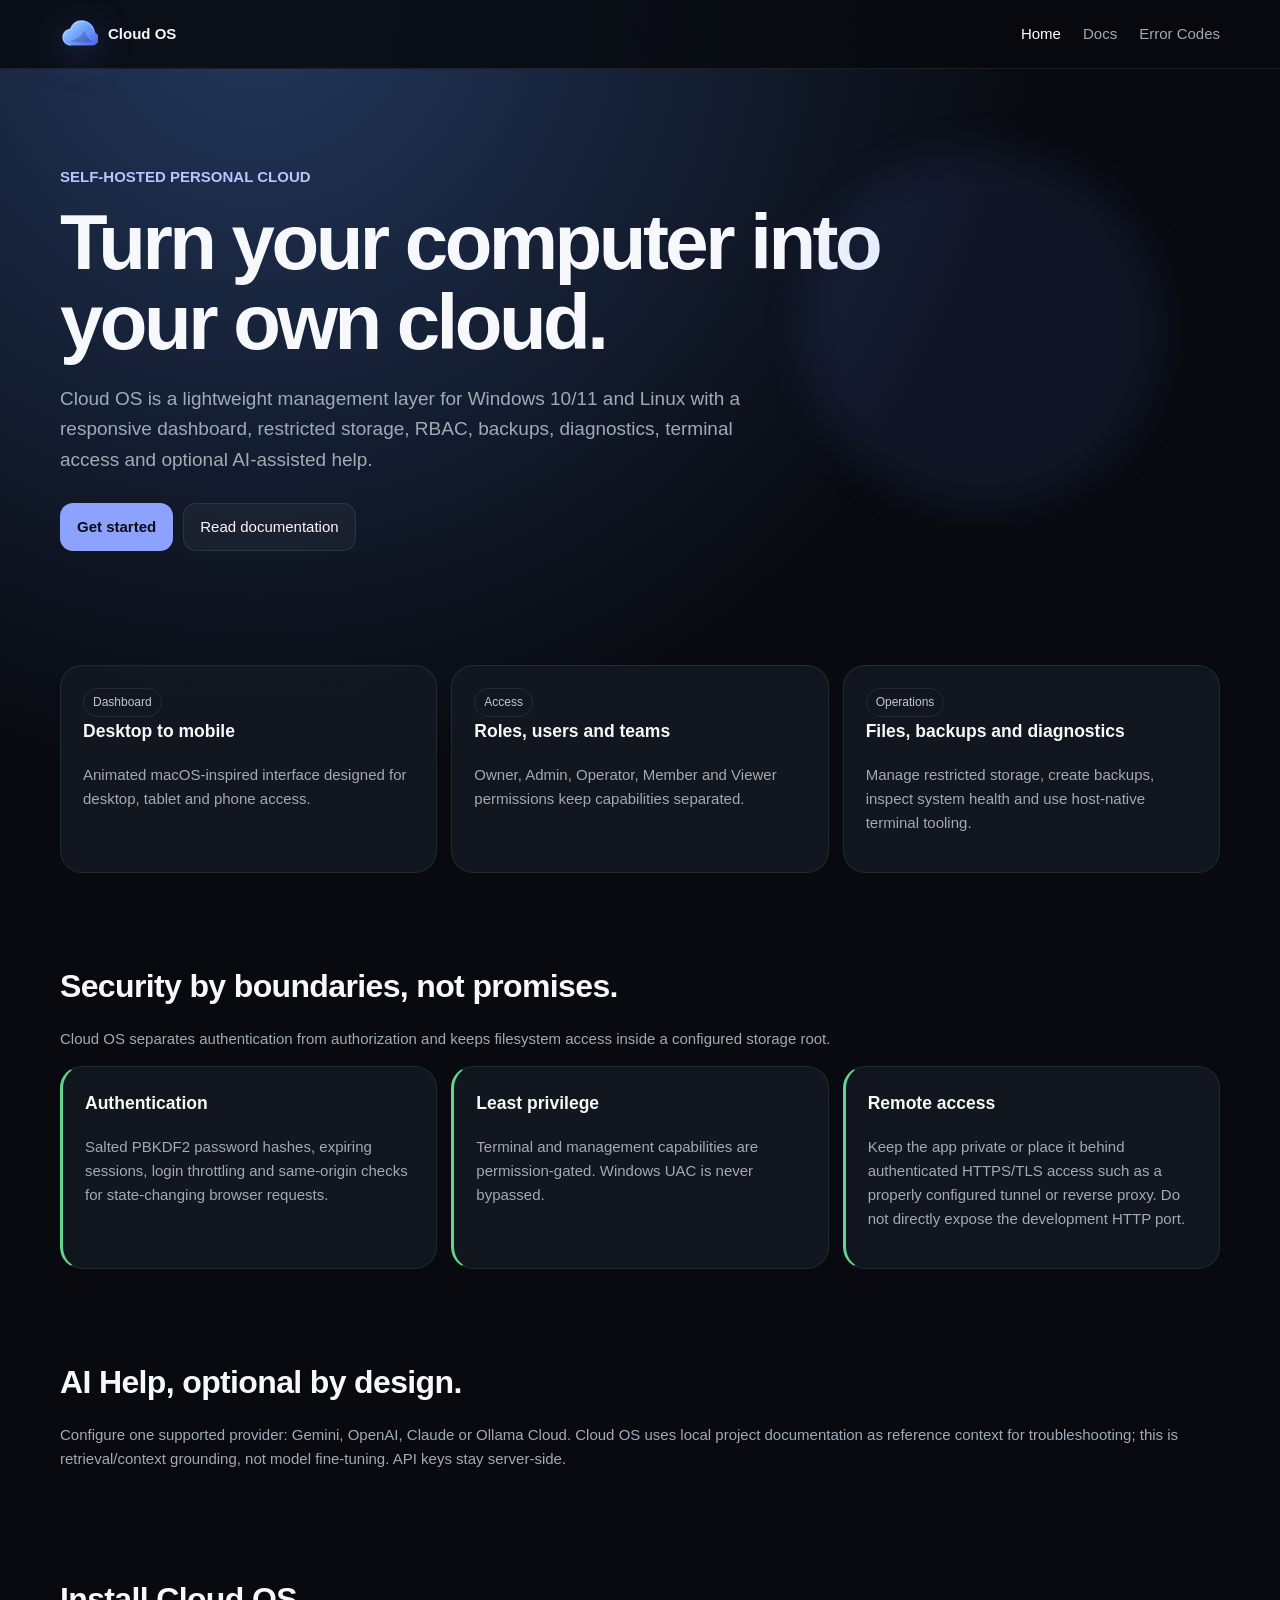
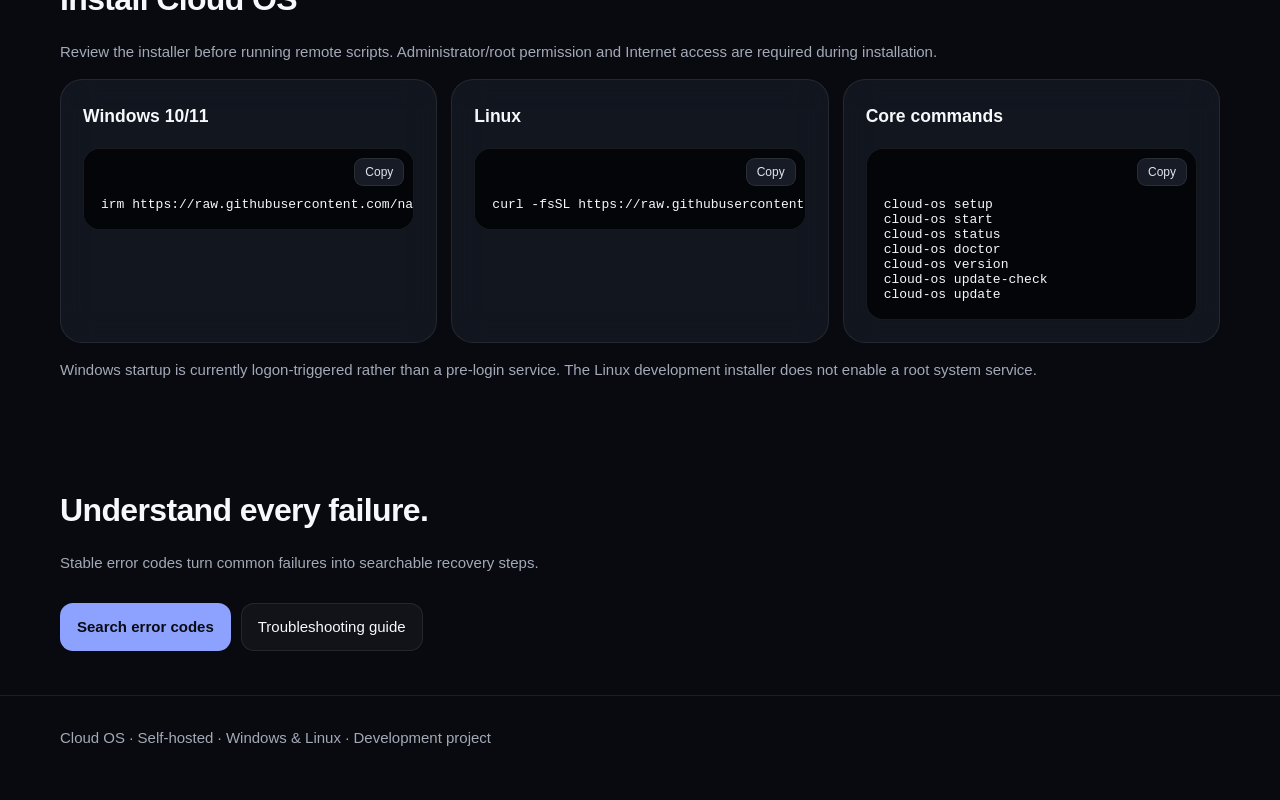
==== site/index.html @ 0ea2a8c8 "site: apply Cloud OS logo mobile menu and scroll animations" ====
<!doctype html><html><head><meta charset="utf-8"><meta name="viewport" content="width=device-width,initial-scale=1"><meta name="description" content="Cloud OS — lightweight self-hosted personal cloud server for Windows and Linux."><title>Cloud OS — Your computer, your cloud</title><link rel="stylesheet" href="assets/style.css"></head><body><nav class="nav"><div class="wrap"><a class="brand" href="./"><img class="logo" src="assets/cloud-os-logo.svg" alt="">Cloud OS</a><button class="menu-btn" type="button" aria-label="Open navigation" aria-expanded="false"><span></span></button><div class="links"><a class="active" href="./">Home</a><a href="docs.html">Docs</a><a href="errors.html">Error Codes</a></div></div></nav><main>
<header class="hero wrap"><div class="eyebrow">SELF-HOSTED PERSONAL CLOUD</div><h1>Turn your computer into your own cloud.</h1><p>Cloud OS is a lightweight management layer for Windows 10/11 and Linux with a responsive dashboard, restricted storage, RBAC, backups, diagnostics, terminal access and optional AI-assisted help.</p><div class="actions"><a class="btn primary" href="#install">Get started</a><a class="btn" href="docs.html">Read documentation</a></div></header>
<section class="reveal"><div class="wrap"><div class="grid"><div class="card"><span class="badge">Dashboard</span><h3>Desktop to mobile</h3><p class="muted">Animated macOS-inspired interface designed for desktop, tablet and phone access.</p></div><div class="card"><span class="badge">Access</span><h3>Roles, users and teams</h3><p class="muted">Owner, Admin, Operator, Member and Viewer permissions keep capabilities separated.</p></div><div class="card"><span class="badge">Operations</span><h3>Files, backups and diagnostics</h3><p class="muted">Manage restricted storage, create backups, inspect system health and use host-native terminal tooling.</p></div></div></div></section>
<section class="reveal" id="security"><div class="wrap"><h2 class="section-title">Security by boundaries, not promises.</h2><p class="muted">Cloud OS separates authentication from authorization and keeps filesystem access inside a configured storage root.</p><div class="grid"><div class="card security"><h3>Authentication</h3><p class="muted">Salted PBKDF2 password hashes, expiring sessions, login throttling and same-origin checks for state-changing browser requests.</p></div><div class="card security"><h3>Least privilege</h3><p class="muted">Terminal and management capabilities are permission-gated. Windows UAC is never bypassed.</p></div><div class="card security"><h3>Remote access</h3><p class="muted">Keep the app private or place it behind authenticated HTTPS/TLS access such as a properly configured tunnel or reverse proxy. Do not directly expose the development HTTP port.</p></div></div></div></section>
<section class="reveal"><div class="wrap"><h2 class="section-title">AI Help, optional by design.</h2><p class="muted">Configure one supported provider: Gemini, OpenAI, Claude or Ollama Cloud. Cloud OS uses local project documentation as reference context for troubleshooting; this is retrieval/context grounding, not model fine-tuning. API keys stay server-side.</p></div></section>
<section class="reveal" id="install"><div class="wrap"><h2 class="section-title">Install Cloud OS</h2><p class="muted">Review the installer before running remote scripts. Administrator/root permission and Internet access are required during installation.</p><div class="grid"><div class="card"><h3>Windows 10/11</h3><div class="code"><button class="copy-btn" type="button">Copy</button><span class="code-text">irm https://raw.githubusercontent.com/nadeemmhdm/cloud-os/main/install.ps1 | iex</span></div></div><div class="card"><h3>Linux</h3><div class="code"><button class="copy-btn" type="button">Copy</button><span class="code-text">curl -fsSL https://raw.githubusercontent.com/nadeemmhdm/cloud-os/main/install.sh | bash</span></div></div><div class="card"><h3>Core commands</h3><div class="code"><button class="copy-btn" type="button">Copy</button><span class="code-text">cloud-os setup
cloud-os start
cloud-os status
cloud-os doctor
cloud-os version
cloud-os update-check
cloud-os update</span></div></div></div><p class="muted">Windows startup is currently logon-triggered rather than a pre-login service. The Linux development installer does not enable a root system service.</p></div></section>
<section class="reveal"><div class="wrap"><h2 class="section-title">Understand every failure.</h2><p class="muted">Stable error codes turn common failures into searchable recovery steps.</p><div class="actions"><a class="btn primary" href="errors.html">Search error codes</a><a class="btn" href="docs.html#troubleshooting">Troubleshooting guide</a></div></div></section></main><footer class="footer"><div class="wrap">Cloud OS · Self-hosted · Windows & Linux · Development project</div></footer><script>document.querySelectorAll(".copy-btn").forEach(b=>b.addEventListener("click",async()=>{const t=b.parentElement.querySelector(".code-text").innerText;try{await navigator.clipboard.writeText(t);b.textContent="Copied";setTimeout(()=>b.textContent="Copy",1400)}catch(e){b.textContent="Select & copy";}}));</script><script>(()=>{const b=document.querySelector(".menu-btn"),m=document.querySelector(".links");if(b&&m){b.onclick=()=>{const o=m.classList.toggle("open");b.classList.toggle("open",o);b.setAttribute("aria-expanded",String(o))};m.querySelectorAll("a").forEach(a=>a.onclick=()=>{m.classList.remove("open");b.classList.remove("open");b.setAttribute("aria-expanded","false")})}const io=new IntersectionObserver(es=>es.forEach(e=>{if(e.isIntersecting){e.target.classList.add("visible");io.unobserve(e.target)}}),{threshold:.08});document.querySelectorAll(".reveal").forEach(x=>io.observe(x))})();</script></body></html>
---- site/assets/style.css ----
:root{color-scheme:dark;--bg:#080a0f;--panel:#151923cc;--line:#ffffff15;--text:#f7f8fb;--muted:#a3a9b7;--accent:#8da2ff;--good:#66d48c}*{box-sizing:border-box}html{scroll-behavior:smooth;max-width:100%;overflow-x:hidden}body{margin:0;max-width:100%;overflow-x:hidden;background:radial-gradient(circle at 20% 0,#23375d 0,transparent 30%),var(--bg);color:var(--text);font:15px/1.6 -apple-system,BlinkMacSystemFont,"Segoe UI",sans-serif}a{color:inherit;text-decoration:none}.wrap{width:min(1160px,calc(100% - 32px));max-width:100%;margin:auto;min-width:0}.nav{position:sticky;top:0;z-index:20;background:#080a0fd9;backdrop-filter:blur(20px);border-bottom:1px solid var(--line)}.nav .wrap{height:68px;display:flex;align-items:center;justify-content:space-between}.brand{font-weight:800;display:flex;align-items:center;gap:10px}.logo{width:38px;height:38px;display:block;filter:drop-shadow(0 8px 18px #5579ff55)}.links{display:flex;gap:22px;color:var(--muted)}.links a:hover,.links a.active{color:white}.hero{padding:96px 0 70px}.eyebrow{color:#b8c3ff;font-weight:700}.hero h1{font-size:clamp(42px,7vw,78px);line-height:1.02;letter-spacing:-.045em;max-width:900px;margin:14px 0 22px}.hero p{font-size:19px;color:var(--muted);max-width:720px}.actions{display:flex;gap:10px;flex-wrap:wrap;margin-top:28px}.btn{display:inline-flex;padding:11px 16px;border-radius:13px;border:1px solid var(--line);background:#ffffff0a}.primary{background:var(--accent);color:#090b10;border-color:transparent;font-weight:700}.grid{display:grid;grid-template-columns:repeat(3,minmax(0,1fr));gap:14px;min-width:0}.card{min-width:0;overflow:hidden;background:var(--panel);border:1px solid var(--line);border-radius:22px;padding:22px;backdrop-filter:blur(18px)}.card h3{margin-top:0}.muted{color:var(--muted)}section{padding:44px 0}.section-title{font-size:32px;letter-spacing:-.02em;margin:0 0 8px}.code{position:relative;max-width:100%;min-width:0;background:#030509;border:1px solid var(--line);border-radius:17px;padding:48px 17px 17px;overflow-x:auto;overflow-y:hidden;-webkit-overflow-scrolling:touch;font:13px ui-monospace,SFMono-Regular,Menlo,monospace;white-space:pre;width:100%}.copy-btn{position:absolute;top:9px;right:9px;border:1px solid var(--line);background:#171b25;color:#dfe4f1;border-radius:9px;padding:6px 10px;font:12px -apple-system,BlinkMacSystemFont,"Segoe UI",sans-serif;cursor:pointer}.copy-btn:active{transform:scale(.97)}.badge{display:inline-block;padding:4px 9px;border-radius:999px;border:1px solid var(--line);color:#bfc7d7;font-size:12px}.security{border-left:3px solid var(--good)}.docs{display:grid;grid-template-columns:240px minmax(0,1fr);gap:24px;padding:38px 0 80px}.toc{position:sticky;top:92px;height:max-content}.toc a{display:block;padding:8px 10px;color:var(--muted);border-radius:9px}.toc a:hover{background:#ffffff09;color:white}.article{min-width:0;max-width:100%}.article h1{font-size:44px;letter-spacing:-.03em}.article h2{margin-top:48px}.article table{width:100%;max-width:100%;border-collapse:collapse;table-layout:fixed}.article th,.article td{overflow-wrap:anywhere}.article th,.article td{text-align:left;border-bottom:1px solid var(--line);padding:12px}.search{width:100%;padding:15px 17px;border-radius:14px;border:1px solid var(--line);background:#10131b;color:white;outline:none;font-size:16px}.error-list{display:grid;gap:10px;margin-top:18px}.error-row{display:grid;grid-template-columns:120px 1fr 1.4fr;gap:16px;align-items:start}.error-row code{color:#bec8ff;font-weight:800}.footer{border-top:1px solid var(--line);padding:30px 0 50px;color:var(--muted)}@media(max-width:780px){.nav .wrap{height:auto;min-height:68px;padding:10px 0;gap:10px}.brand{flex:0 0 auto}.links{gap:10px;font-size:12px;min-width:0}.links a{white-space:nowrap}.hero{overflow:hidden}.links{overflow-x:auto;scrollbar-width:none}.hero{padding-top:65px}.grid{grid-template-columns:1fr}.docs{grid-template-columns:1fr}.toc{position:static}.error-row{grid-template-columns:1fr}.article h1{font-size:36px}}.menu-btn{display:none;width:42px;height:42px;border:1px solid var(--line);border-radius:12px;background:#ffffff08;color:white;align-items:center;justify-content:center;cursor:pointer}.menu-btn span,.menu-btn:before,.menu-btn:after{content:"";display:block;width:18px;height:2px;background:currentColor;border-radius:2px;transition:.25s}.menu-btn span{margin:4px 0}.menu-btn.open span{opacity:0}.menu-btn.open:before{transform:translateY(6px) rotate(45deg)}.menu-btn.open:after{transform:translateY(-6px) rotate(-45deg)}.reveal{opacity:0;transform:translateY(22px);transition:opacity .65s ease,transform .65s ease}.reveal.visible{opacity:1;transform:none}.hero:before{content:"";position:absolute;width:360px;height:360px;right:5%;top:80px;border-radius:50%;background:#6388ff18;filter:blur(20px);animation:cloudGlow 5s ease-in-out infinite;pointer-events:none}.hero{position:relative}.card{transition:transform .25s ease,border-color .25s ease,background .25s ease}.card:hover{transform:translateY(-4px);border-color:#ffffff2a;background:#171c28e6}@keyframes cloudGlow{50%{transform:translateY(-12px) scale(1.05);opacity:.65}}@media(max-width:780px){.menu-btn{display:flex;flex-direction:column}.nav .wrap{position:relative}.links{display:none;position:absolute;top:62px;left:0;right:0;padding:10px;background:#10131bf2;border:1px solid var(--line);border-radius:16px;box-shadow:0 20px 50px #0009;backdrop-filter:blur(22px);overflow:visible;flex-direction:column;gap:2px}.links.open{display:flex;animation:menuIn .22s ease}.links a{padding:11px 12px;border-radius:10px}.links a:hover,.links a.active{background:#ffffff0a}@keyframes menuIn{from{opacity:0;transform:translateY(-8px)}to{opacity:1;transform:none}}}@media(prefers-reduced-motion:reduce){*,*:before,*:after{animation:none!important;transition:none!important}.reveal{opacity:1;transform:none}}
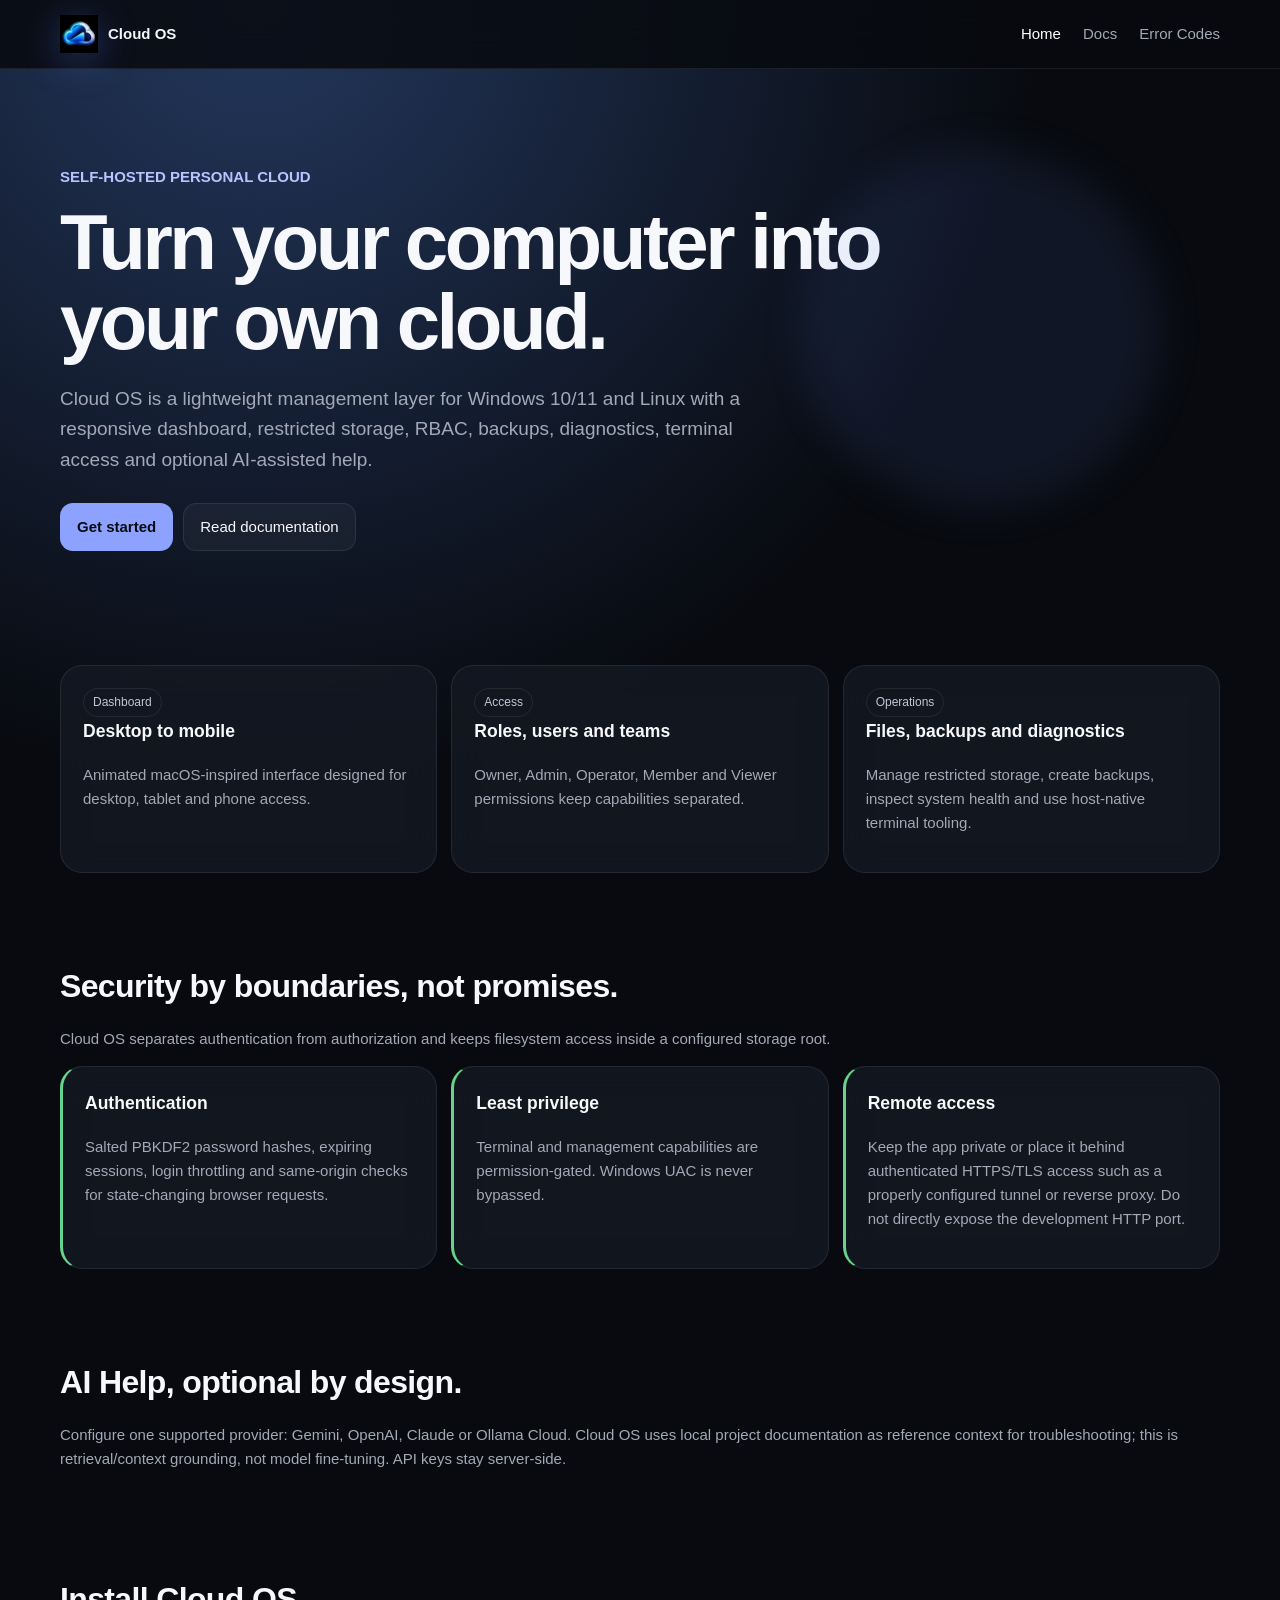
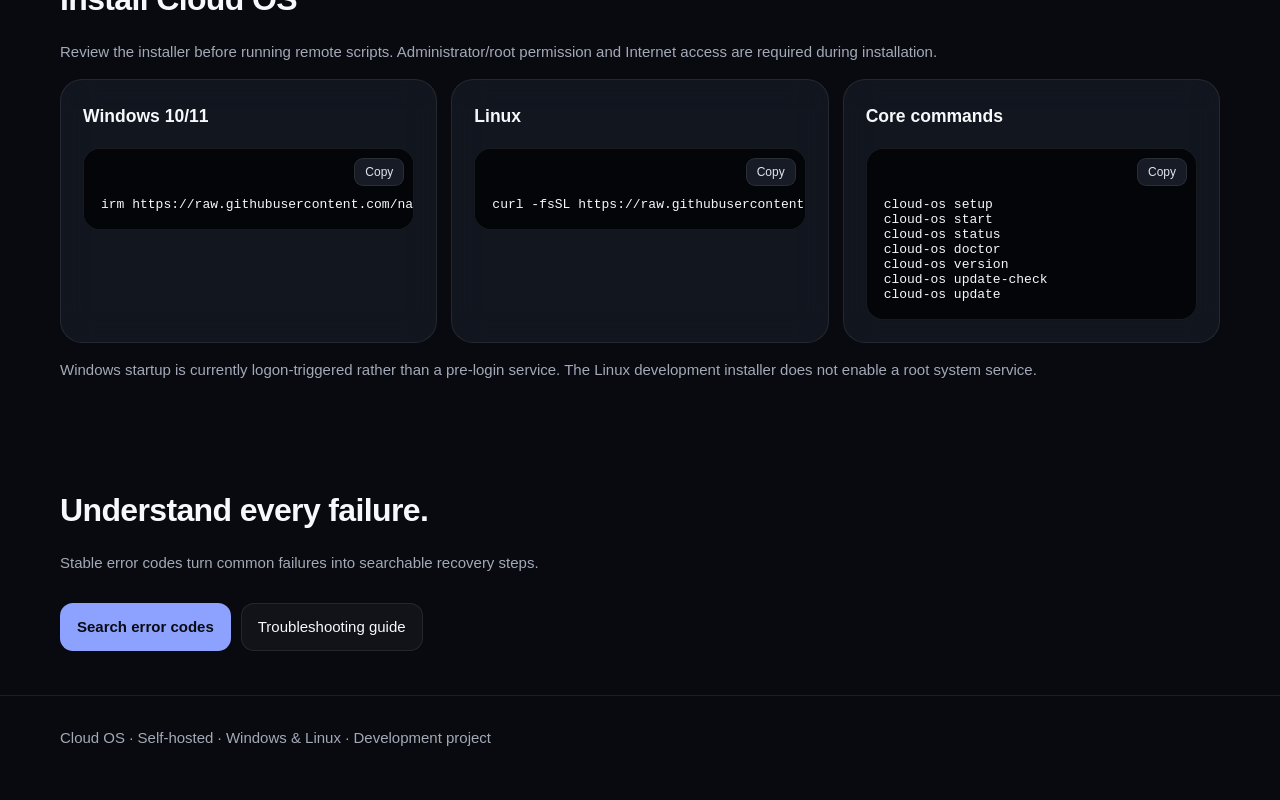
==== commit e4f788f7: "brand: use new Cloud OS logo" ====
--- a/site/index.html
+++ b/site/index.html
@@ -1,4 +1,4 @@
-<!doctype html><html><head><meta charset="utf-8"><meta name="viewport" content="width=device-width,initial-scale=1"><meta name="description" content="Cloud OS — lightweight self-hosted personal cloud server for Windows and Linux."><title>Cloud OS — Your computer, your cloud</title><link rel="stylesheet" href="assets/style.css"></head><body><nav class="nav"><div class="wrap"><a class="brand" href="./"><img class="logo" src="assets/cloud-os-logo.svg" alt="">Cloud OS</a><button class="menu-btn" type="button" aria-label="Open navigation" aria-expanded="false"><span></span></button><div class="links"><a class="active" href="./">Home</a><a href="docs.html">Docs</a><a href="errors.html">Error Codes</a></div></div></nav><main>
+<!doctype html><html><head><meta charset="utf-8"><meta name="viewport" content="width=device-width,initial-scale=1"><meta name="description" content="Cloud OS — lightweight self-hosted personal cloud server for Windows and Linux."><title>Cloud OS — Your computer, your cloud</title><link rel="stylesheet" href="assets/style.css"></head><body><nav class="nav"><div class="wrap"><a class="brand" href="./"><img class="logo" src="[data-uri]" alt="">Cloud OS</a><button class="menu-btn" type="button" aria-label="Open navigation" aria-expanded="false"><span></span></button><div class="links"><a class="active" href="./">Home</a><a href="docs.html">Docs</a><a href="errors.html">Error Codes</a></div></div></nav><main>
 <header class="hero wrap"><div class="eyebrow">SELF-HOSTED PERSONAL CLOUD</div><h1>Turn your computer into your own cloud.</h1><p>Cloud OS is a lightweight management layer for Windows 10/11 and Linux with a responsive dashboard, restricted storage, RBAC, backups, diagnostics, terminal access and optional AI-assisted help.</p><div class="actions"><a class="btn primary" href="#install">Get started</a><a class="btn" href="docs.html">Read documentation</a></div></header>
 <section class="reveal"><div class="wrap"><div class="grid"><div class="card"><span class="badge">Dashboard</span><h3>Desktop to mobile</h3><p class="muted">Animated macOS-inspired interface designed for desktop, tablet and phone access.</p></div><div class="card"><span class="badge">Access</span><h3>Roles, users and teams</h3><p class="muted">Owner, Admin, Operator, Member and Viewer permissions keep capabilities separated.</p></div><div class="card"><span class="badge">Operations</span><h3>Files, backups and diagnostics</h3><p class="muted">Manage restricted storage, create backups, inspect system health and use host-native terminal tooling.</p></div></div></div></section>
 <section class="reveal" id="security"><div class="wrap"><h2 class="section-title">Security by boundaries, not promises.</h2><p class="muted">Cloud OS separates authentication from authorization and keeps filesystem access inside a configured storage root.</p><div class="grid"><div class="card security"><h3>Authentication</h3><p class="muted">Salted PBKDF2 password hashes, expiring sessions, login throttling and same-origin checks for state-changing browser requests.</p></div><div class="card security"><h3>Least privilege</h3><p class="muted">Terminal and management capabilities are permission-gated. Windows UAC is never bypassed.</p></div><div class="card security"><h3>Remote access</h3><p class="muted">Keep the app private or place it behind authenticated HTTPS/TLS access such as a properly configured tunnel or reverse proxy. Do not directly expose the development HTTP port.</p></div></div></div></section>
--- a/site/assets/style.css
+++ b/site/assets/style.css
@@ -1 +1,16 @@
-:root{color-scheme:dark;--bg:#080a0f;--panel:#151923cc;--line:#ffffff15;--text:#f7f8fb;--muted:#a3a9b7;--accent:#8da2ff;--good:#66d48c}*{box-sizing:border-box}html{scroll-behavior:smooth;max-width:100%;overflow-x:hidden}body{margin:0;max-width:100%;overflow-x:hidden;background:radial-gradient(circle at 20% 0,#23375d 0,transparent 30%),var(--bg);color:var(--text);font:15px/1.6 -apple-system,BlinkMacSystemFont,"Segoe UI",sans-serif}a{color:inherit;text-decoration:none}.wrap{width:min(1160px,calc(100% - 32px));max-width:100%;margin:auto;min-width:0}.nav{position:sticky;top:0;z-index:20;background:#080a0fd9;backdrop-filter:blur(20px);border-bottom:1px solid var(--line)}.nav .wrap{height:68px;display:flex;align-items:center;justify-content:space-between}.brand{font-weight:800;display:flex;align-items:center;gap:10px}.logo{width:38px;height:38px;display:block;filter:drop-shadow(0 8px 18px #5579ff55)}.links{display:flex;gap:22px;color:var(--muted)}.links a:hover,.links a.active{color:white}.hero{padding:96px 0 70px}.eyebrow{color:#b8c3ff;font-weight:700}.hero h1{font-size:clamp(42px,7vw,78px);line-height:1.02;letter-spacing:-.045em;max-width:900px;margin:14px 0 22px}.hero p{font-size:19px;color:var(--muted);max-width:720px}.actions{display:flex;gap:10px;flex-wrap:wrap;margin-top:28px}.btn{display:inline-flex;padding:11px 16px;border-radius:13px;border:1px solid var(--line);background:#ffffff0a}.primary{background:var(--accent);color:#090b10;border-color:transparent;font-weight:700}.grid{display:grid;grid-template-columns:repeat(3,minmax(0,1fr));gap:14px;min-width:0}.card{min-width:0;overflow:hidden;background:var(--panel);border:1px solid var(--line);border-radius:22px;padding:22px;backdrop-filter:blur(18px)}.card h3{margin-top:0}.muted{color:var(--muted)}section{padding:44px 0}.section-title{font-size:32px;letter-spacing:-.02em;margin:0 0 8px}.code{position:relative;max-width:100%;min-width:0;background:#030509;border:1px solid var(--line);border-radius:17px;padding:48px 17px 17px;overflow-x:auto;overflow-y:hidden;-webkit-overflow-scrolling:touch;font:13px ui-monospace,SFMono-Regular,Menlo,monospace;white-space:pre;width:100%}.copy-btn{position:absolute;top:9px;right:9px;border:1px solid var(--line);background:#171b25;color:#dfe4f1;border-radius:9px;padding:6px 10px;font:12px -apple-system,BlinkMacSystemFont,"Segoe UI",sans-serif;cursor:pointer}.copy-btn:active{transform:scale(.97)}.badge{display:inline-block;padding:4px 9px;border-radius:999px;border:1px solid var(--line);color:#bfc7d7;font-size:12px}.security{border-left:3px solid var(--good)}.docs{display:grid;grid-template-columns:240px minmax(0,1fr);gap:24px;padding:38px 0 80px}.toc{position:sticky;top:92px;height:max-content}.toc a{display:block;padding:8px 10px;color:var(--muted);border-radius:9px}.toc a:hover{background:#ffffff09;color:white}.article{min-width:0;max-width:100%}.article h1{font-size:44px;letter-spacing:-.03em}.article h2{margin-top:48px}.article table{width:100%;max-width:100%;border-collapse:collapse;table-layout:fixed}.article th,.article td{overflow-wrap:anywhere}.article th,.article td{text-align:left;border-bottom:1px solid var(--line);padding:12px}.search{width:100%;padding:15px 17px;border-radius:14px;border:1px solid var(--line);background:#10131b;color:white;outline:none;font-size:16px}.error-list{display:grid;gap:10px;margin-top:18px}.error-row{display:grid;grid-template-columns:120px 1fr 1.4fr;gap:16px;align-items:start}.error-row code{color:#bec8ff;font-weight:800}.footer{border-top:1px solid var(--line);padding:30px 0 50px;color:var(--muted)}@media(max-width:780px){.nav .wrap{height:auto;min-height:68px;padding:10px 0;gap:10px}.brand{flex:0 0 auto}.links{gap:10px;font-size:12px;min-width:0}.links a{white-space:nowrap}.hero{overflow:hidden}.links{overflow-x:auto;scrollbar-width:none}.hero{padding-top:65px}.grid{grid-template-columns:1fr}.docs{grid-template-columns:1fr}.toc{position:static}.error-row{grid-template-columns:1fr}.article h1{font-size:36px}}.menu-btn{display:none;width:42px;height:42px;border:1px solid var(--line);border-radius:12px;background:#ffffff08;color:white;align-items:center;justify-content:center;cursor:pointer}.menu-btn span,.menu-btn:before,.menu-btn:after{content:"";display:block;width:18px;height:2px;background:currentColor;border-radius:2px;transition:.25s}.menu-btn span{margin:4px 0}.menu-btn.open span{opacity:0}.menu-btn.open:before{transform:translateY(6px) rotate(45deg)}.menu-btn.open:after{transform:translateY(-6px) rotate(-45deg)}.reveal{opacity:0;transform:translateY(22px);transition:opacity .65s ease,transform .65s ease}.reveal.visible{opacity:1;transform:none}.hero:before{content:"";position:absolute;width:360px;height:360px;right:5%;top:80px;border-radius:50%;background:#6388ff18;filter:blur(20px);animation:cloudGlow 5s ease-in-out infinite;pointer-events:none}.hero{position:relative}.card{transition:transform .25s ease,border-color .25s ease,background .25s ease}.card:hover{transform:translateY(-4px);border-color:#ffffff2a;background:#171c28e6}@keyframes cloudGlow{50%{transform:translateY(-12px) scale(1.05);opacity:.65}}@media(max-width:780px){.menu-btn{display:flex;flex-direction:column}.nav .wrap{position:relative}.links{display:none;position:absolute;top:62px;left:0;right:0;padding:10px;background:#10131bf2;border:1px solid var(--line);border-radius:16px;box-shadow:0 20px 50px #0009;backdrop-filter:blur(22px);overflow:visible;flex-direction:column;gap:2px}.links.open{display:flex;animation:menuIn .22s ease}.links a{padding:11px 12px;border-radius:10px}.links a:hover,.links a.active{background:#ffffff0a}@keyframes menuIn{from{opacity:0;transform:translateY(-8px)}to{opacity:1;transform:none}}}@media(prefers-reduced-motion:reduce){*,*:before,*:after{animation:none!important;transition:none!important}.reveal{opacity:1;transform:none}}+:root{color-scheme:dark;--bg:#080a0f;--panel:#151923cc;--line:#ffffff15;--text:#f7f8fb;--muted:#a3a9b7;--accent:#8da2ff;--good:#66d48c}*{box-sizing:border-box}html{scroll-behavior:smooth;max-width:100%;overflow-x:hidden}body{margin:0;max-width:100%;overflow-x:hidden;background:radial-gradient(circle at 20% 0,#23375d 0,transparent 30%),var(--bg);color:var(--text);font:15px/1.6 -apple-system,BlinkMacSystemFont,"Segoe UI",sans-serif}a{color:inherit;text-decoration:none}.wrap{width:min(1160px,calc(100% - 32px));max-width:100%;margin:auto;min-width:0}.nav{position:sticky;top:0;z-index:20;background:#080a0fd9;backdrop-filter:blur(20px);border-bottom:1px solid var(--line)}.nav .wrap{height:68px;display:flex;align-items:center;justify-content:space-between}.brand{font-weight:800;display:flex;align-items:center;gap:10px}.logo{width:38px;height:38px;display:block;filter:drop-shadow(0 8px 18px #5579ff55)}.links{display:flex;gap:22px;color:var(--muted)}.links a:hover,.links a.active{color:white}.hero{padding:96px 0 70px}.eyebrow{color:#b8c3ff;font-weight:700}.hero h1{font-size:clamp(42px,7vw,78px);line-height:1.02;letter-spacing:-.045em;max-width:900px;margin:14px 0 22px}.hero p{font-size:19px;color:var(--muted);max-width:720px}.actions{display:flex;gap:10px;flex-wrap:wrap;margin-top:28px}.btn{display:inline-flex;padding:11px 16px;border-radius:13px;border:1px solid var(--line);background:#ffffff0a}.primary{background:var(--accent);color:#090b10;border-color:transparent;font-weight:700}.grid{display:grid;grid-template-columns:repeat(3,minmax(0,1fr));gap:14px;min-width:0}.card{min-width:0;overflow:hidden;background:var(--panel);border:1px solid var(--line);border-radius:22px;padding:22px;backdrop-filter:blur(18px)}.card h3{margin-top:0}.muted{color:var(--muted)}section{padding:44px 0}.section-title{font-size:32px;letter-spacing:-.02em;margin:0 0 8px}.code{position:relative;max-width:100%;min-width:0;background:#030509;border:1px solid var(--line);border-radius:17px;padding:48px 17px 17px;overflow-x:auto;overflow-y:hidden;-webkit-overflow-scrolling:touch;font:13px ui-monospace,SFMono-Regular,Menlo,monospace;white-space:pre;width:100%}.copy-btn{position:absolute;top:9px;right:9px;border:1px solid var(--line);background:#171b25;color:#dfe4f1;border-radius:9px;padding:6px 10px;font:12px -apple-system,BlinkMacSystemFont,"Segoe UI",sans-serif;cursor:pointer}.copy-btn:active{transform:scale(.97)}.badge{display:inline-block;padding:4px 9px;border-radius:999px;border:1px solid var(--line);color:#bfc7d7;font-size:12px}.security{border-left:3px solid var(--good)}.docs{display:grid;grid-template-columns:240px minmax(0,1fr);gap:24px;padding:38px 0 80px}.toc{position:sticky;top:92px;height:max-content}.toc a{display:block;padding:8px 10px;color:var(--muted);border-radius:9px}.toc a:hover{background:#ffffff09;color:white}.article{min-width:0;max-width:100%}.article h1{font-size:44px;letter-spacing:-.03em}.article h2{margin-top:48px}.article table{width:100%;max-width:100%;border-collapse:collapse;table-layout:fixed}.article th,.article td{overflow-wrap:anywhere}.article th,.article td{text-align:left;border-bottom:1px solid var(--line);padding:12px}.search{width:100%;padding:15px 17px;border-radius:14px;border:1px solid var(--line);background:#10131b;color:white;outline:none;font-size:16px}.error-list{display:grid;gap:10px;margin-top:18px}.error-row{display:grid;grid-template-columns:120px 1fr 1.4fr;gap:16px;align-items:start}.error-row code{color:#bec8ff;font-weight:800}.footer{border-top:1px solid var(--line);padding:30px 0 50px;color:var(--muted)}@media(max-width:780px){.nav .wrap{height:auto;min-height:68px;padding:10px 0;gap:10px}.brand{flex:0 0 auto}.links{gap:10px;font-size:12px;min-width:0}.links a{white-space:nowrap}.hero{overflow:hidden}.links{overflow-x:auto;scrollbar-width:none}.hero{padding-top:65px}.grid{grid-template-columns:1fr}.docs{grid-template-columns:1fr}.toc{position:static}.error-row{grid-template-columns:1fr}.article h1{font-size:36px}}.menu-btn{display:none;width:42px;height:42px;border:1px solid var(--line);border-radius:12px;background:#ffffff08;color:white;align-items:center;justify-content:center;cursor:pointer}.menu-btn span,.menu-btn:before,.menu-btn:after{content:"";display:block;width:18px;height:2px;background:currentColor;border-radius:2px;transition:.25s}.menu-btn span{margin:4px 0}.menu-btn.open span{opacity:0}.menu-btn.open:before{transform:translateY(6px) rotate(45deg)}.menu-btn.open:after{transform:translateY(-6px) rotate(-45deg)}.reveal{opacity:0;transform:translateY(22px);transition:opacity .65s ease,transform .65s ease}.reveal.visible{opacity:1;transform:none}.hero:before{content:"";position:absolute;width:360px;height:360px;right:5%;top:80px;border-radius:50%;background:#6388ff18;filter:blur(20px);animation:cloudGlow 5s ease-in-out infinite;pointer-events:none}.hero{position:relative}.card{transition:transform .25s ease,border-color .25s ease,background .25s ease}.card:hover{transform:translateY(-4px);border-color:#ffffff2a;background:#171c28e6}@keyframes cloudGlow{50%{transform:translateY(-12px) scale(1.05);opacity:.65}}@media(max-width:780px){.menu-btn{display:flex;flex-direction:column}.nav .wrap{position:relative}.links{display:none;position:absolute;top:62px;left:0;right:0;padding:10px;background:#10131bf2;border:1px solid var(--line);border-radius:16px;box-shadow:0 20px 50px #0009;backdrop-filter:blur(22px);overflow:visible;flex-direction:column;gap:2px}.links.open{display:flex;animation:menuIn .22s ease}.links a{padding:11px 12px;border-radius:10px}.links a:hover,.links a.active{background:#ffffff0a}@keyframes menuIn{from{opacity:0;transform:translateY(-8px)}to{opacity:1;transform:none}}}@media(prefers-reduced-motion:reduce){*,*:before,*:after{animation:none!important;transition:none!important}.reveal{opacity:1;transform:none}}
+/* Mobile command readability */
+.code-text{display:block;min-width:0}
+@media(max-width:780px){
+ .wrap{width:calc(100% - 28px)}
+ section{padding:34px 0}
+ .card{padding:18px;border-radius:18px}
+ .code{padding:46px 14px 15px;font-size:12.5px;line-height:1.55;white-space:pre-wrap;overflow-wrap:anywhere;word-break:break-word}
+ .code-text{white-space:pre-wrap;overflow-wrap:anywhere;word-break:break-word}
+ .copy-btn{top:8px;right:8px}
+ .hero h1{font-size:clamp(38px,12vw,58px)}
+ .section-title{font-size:29px}
+}
+@media(min-width:781px){
+ .code-text{white-space:pre}
+}
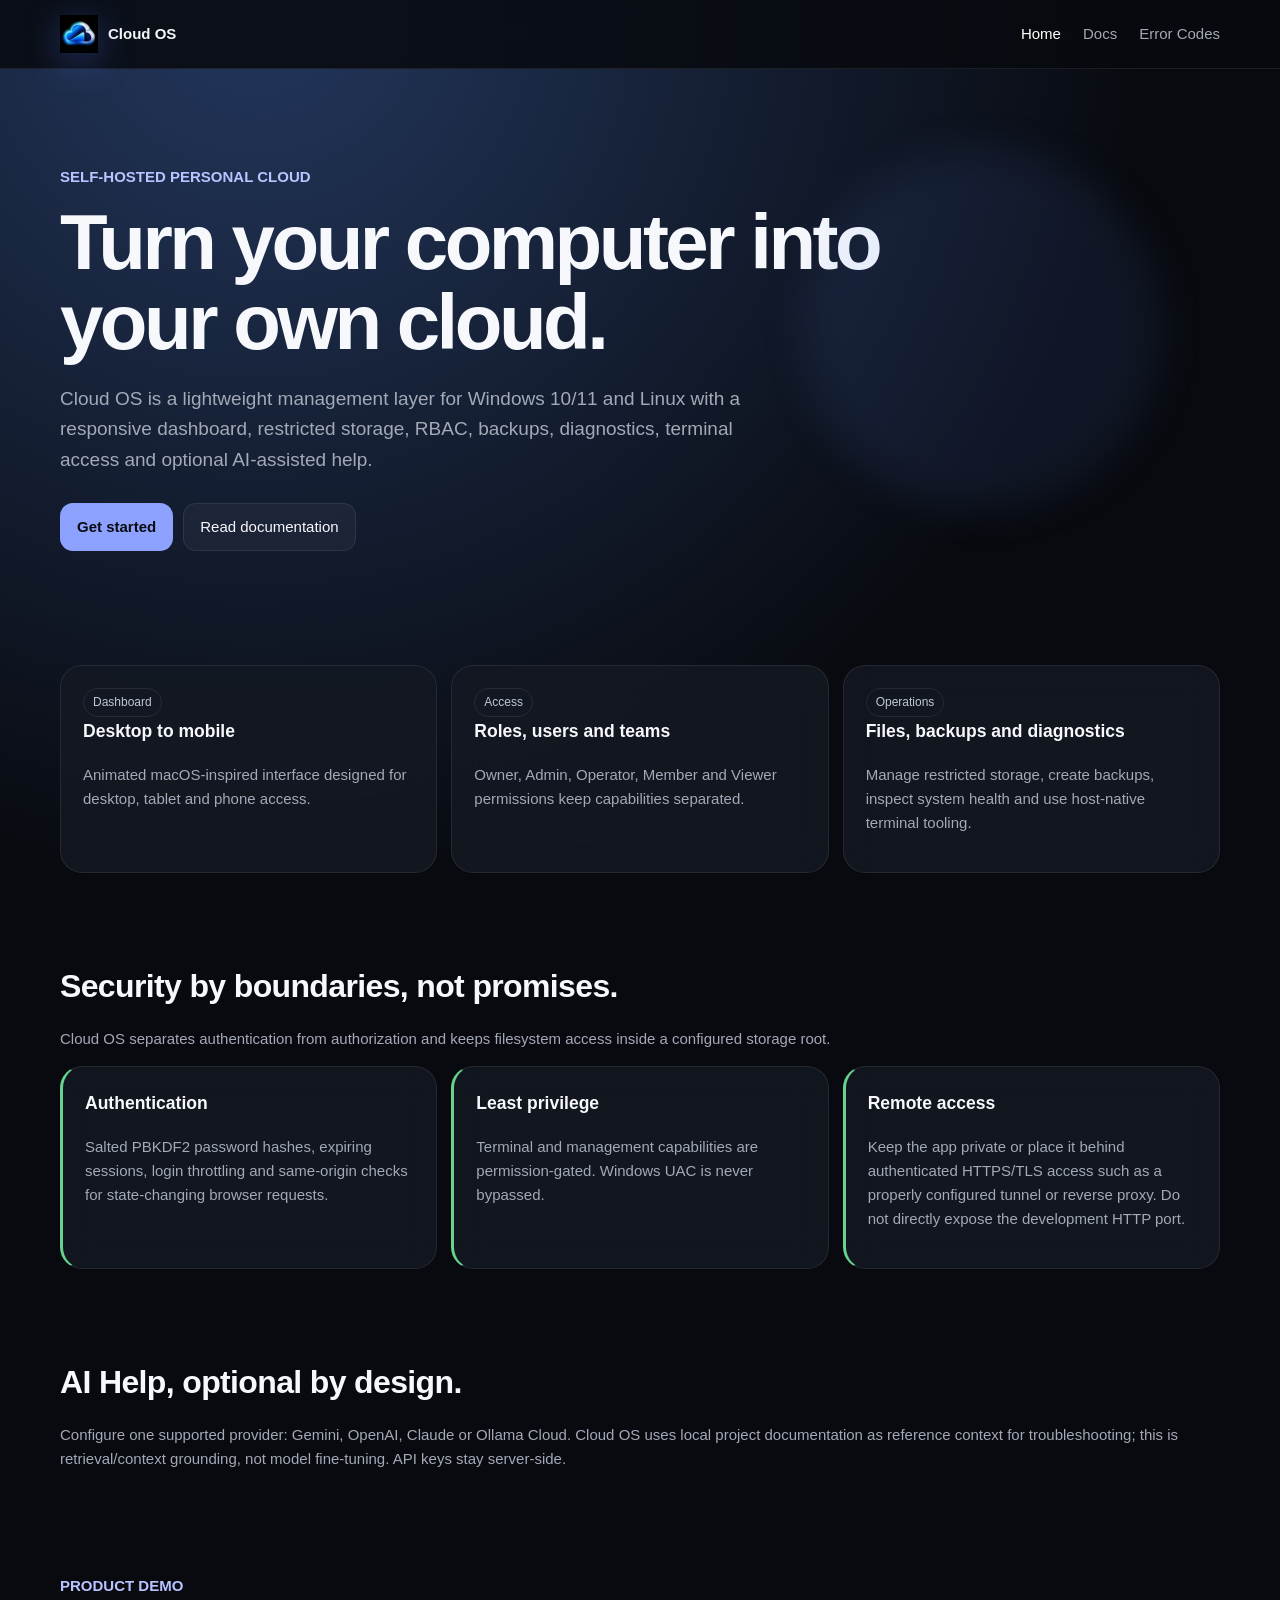
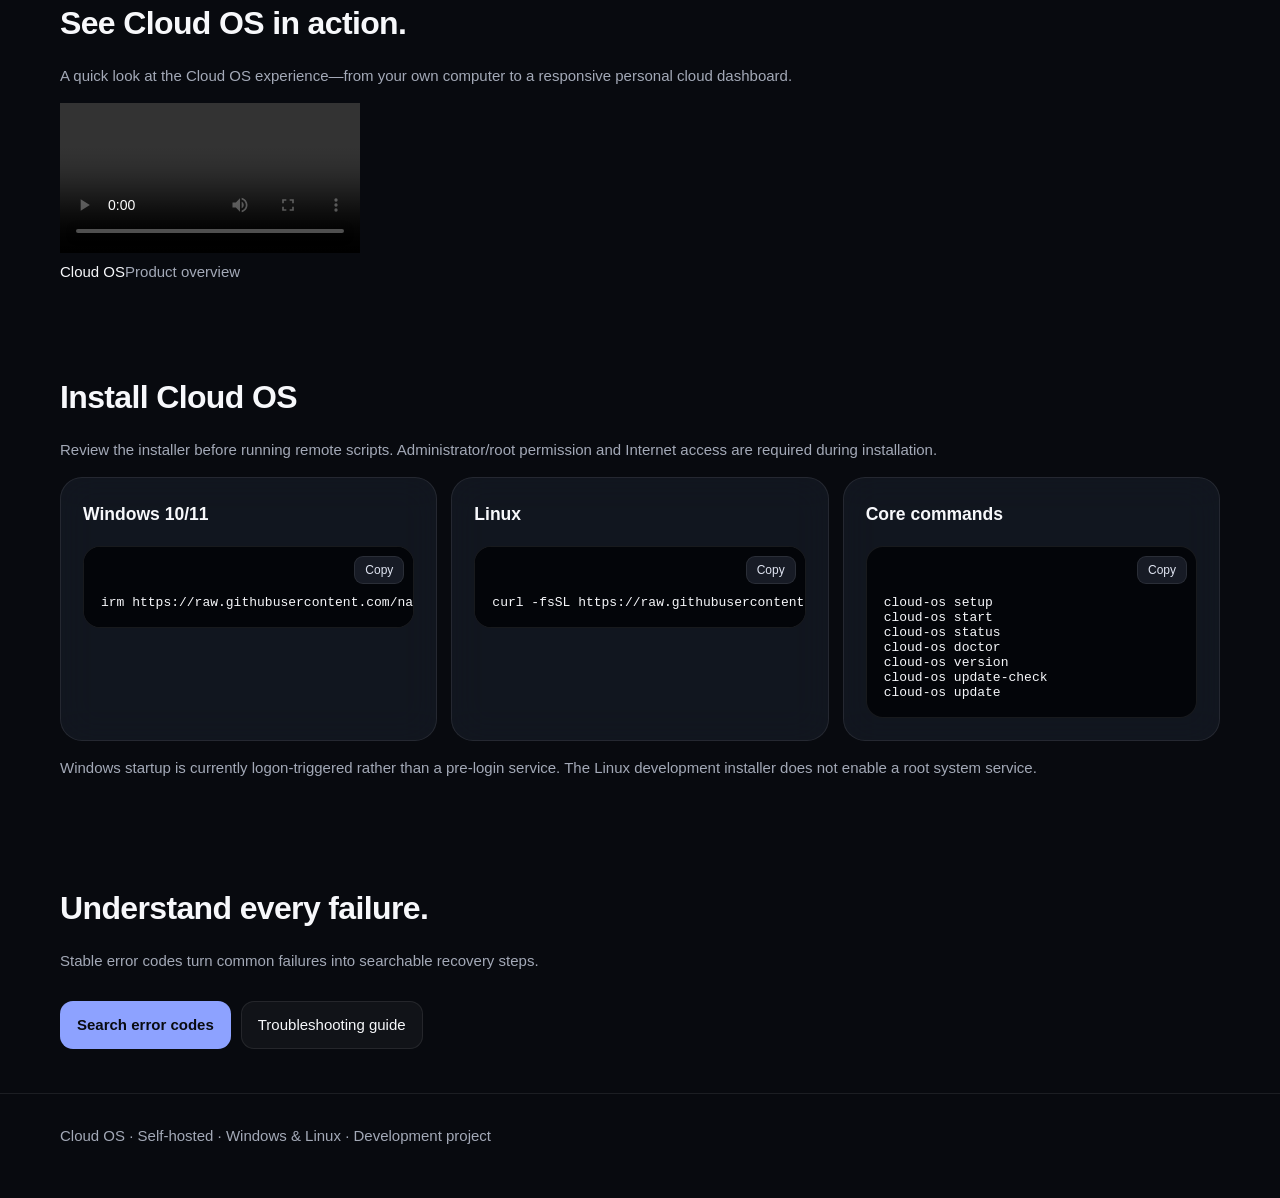
==== commit 8b35462f: "site: add Cloud OS product demo video" ====
--- a/site/index.html
+++ b/site/index.html
@@ -3,7 +3,7 @@
 <section class="reveal"><div class="wrap"><div class="grid"><div class="card"><span class="badge">Dashboard</span><h3>Desktop to mobile</h3><p class="muted">Animated macOS-inspired interface designed for desktop, tablet and phone access.</p></div><div class="card"><span class="badge">Access</span><h3>Roles, users and teams</h3><p class="muted">Owner, Admin, Operator, Member and Viewer permissions keep capabilities separated.</p></div><div class="card"><span class="badge">Operations</span><h3>Files, backups and diagnostics</h3><p class="muted">Manage restricted storage, create backups, inspect system health and use host-native terminal tooling.</p></div></div></div></section>
 <section class="reveal" id="security"><div class="wrap"><h2 class="section-title">Security by boundaries, not promises.</h2><p class="muted">Cloud OS separates authentication from authorization and keeps filesystem access inside a configured storage root.</p><div class="grid"><div class="card security"><h3>Authentication</h3><p class="muted">Salted PBKDF2 password hashes, expiring sessions, login throttling and same-origin checks for state-changing browser requests.</p></div><div class="card security"><h3>Least privilege</h3><p class="muted">Terminal and management capabilities are permission-gated. Windows UAC is never bypassed.</p></div><div class="card security"><h3>Remote access</h3><p class="muted">Keep the app private or place it behind authenticated HTTPS/TLS access such as a properly configured tunnel or reverse proxy. Do not directly expose the development HTTP port.</p></div></div></div></section>
 <section class="reveal"><div class="wrap"><h2 class="section-title">AI Help, optional by design.</h2><p class="muted">Configure one supported provider: Gemini, OpenAI, Claude or Ollama Cloud. Cloud OS uses local project documentation as reference context for troubleshooting; this is retrieval/context grounding, not model fine-tuning. API keys stay server-side.</p></div></section>
-<section class="reveal" id="install"><div class="wrap"><h2 class="section-title">Install Cloud OS</h2><p class="muted">Review the installer before running remote scripts. Administrator/root permission and Internet access are required during installation.</p><div class="grid"><div class="card"><h3>Windows 10/11</h3><div class="code"><button class="copy-btn" type="button">Copy</button><span class="code-text">irm https://raw.githubusercontent.com/nadeemmhdm/cloud-os/main/install.ps1 | iex</span></div></div><div class="card"><h3>Linux</h3><div class="code"><button class="copy-btn" type="button">Copy</button><span class="code-text">curl -fsSL https://raw.githubusercontent.com/nadeemmhdm/cloud-os/main/install.sh | bash</span></div></div><div class="card"><h3>Core commands</h3><div class="code"><button class="copy-btn" type="button">Copy</button><span class="code-text">cloud-os setup
+<section class="reveal" id="demo"><div class="wrap"><div class="eyebrow">PRODUCT DEMO</div><h2 class="section-title">See Cloud OS in action.</h2><p class="muted">A quick look at the Cloud OS experience—from your own computer to a responsive personal cloud dashboard.</p><div class="video-shell"><video class="demo-video" controls playsinline preload="metadata" aria-label="Cloud OS product demo"><source src="assets/cloud-os-demo.mov" type="video/quicktime">Your browser cannot play this MOV video. Open the demo in Safari or use a browser with QuickTime-compatible video support.</video><div class="video-caption"><span>Cloud OS</span><span class="muted">Product overview</span></div></div></div></section><section class="reveal" id="install"><div class="wrap"><h2 class="section-title">Install Cloud OS</h2><p class="muted">Review the installer before running remote scripts. Administrator/root permission and Internet access are required during installation.</p><div class="grid"><div class="card"><h3>Windows 10/11</h3><div class="code"><button class="copy-btn" type="button">Copy</button><span class="code-text">irm https://raw.githubusercontent.com/nadeemmhdm/cloud-os/main/install.ps1 | iex</span></div></div><div class="card"><h3>Linux</h3><div class="code"><button class="copy-btn" type="button">Copy</button><span class="code-text">curl -fsSL https://raw.githubusercontent.com/nadeemmhdm/cloud-os/main/install.sh | bash</span></div></div><div class="card"><h3>Core commands</h3><div class="code"><button class="copy-btn" type="button">Copy</button><span class="code-text">cloud-os setup
 cloud-os start
 cloud-os status
 cloud-os doctor
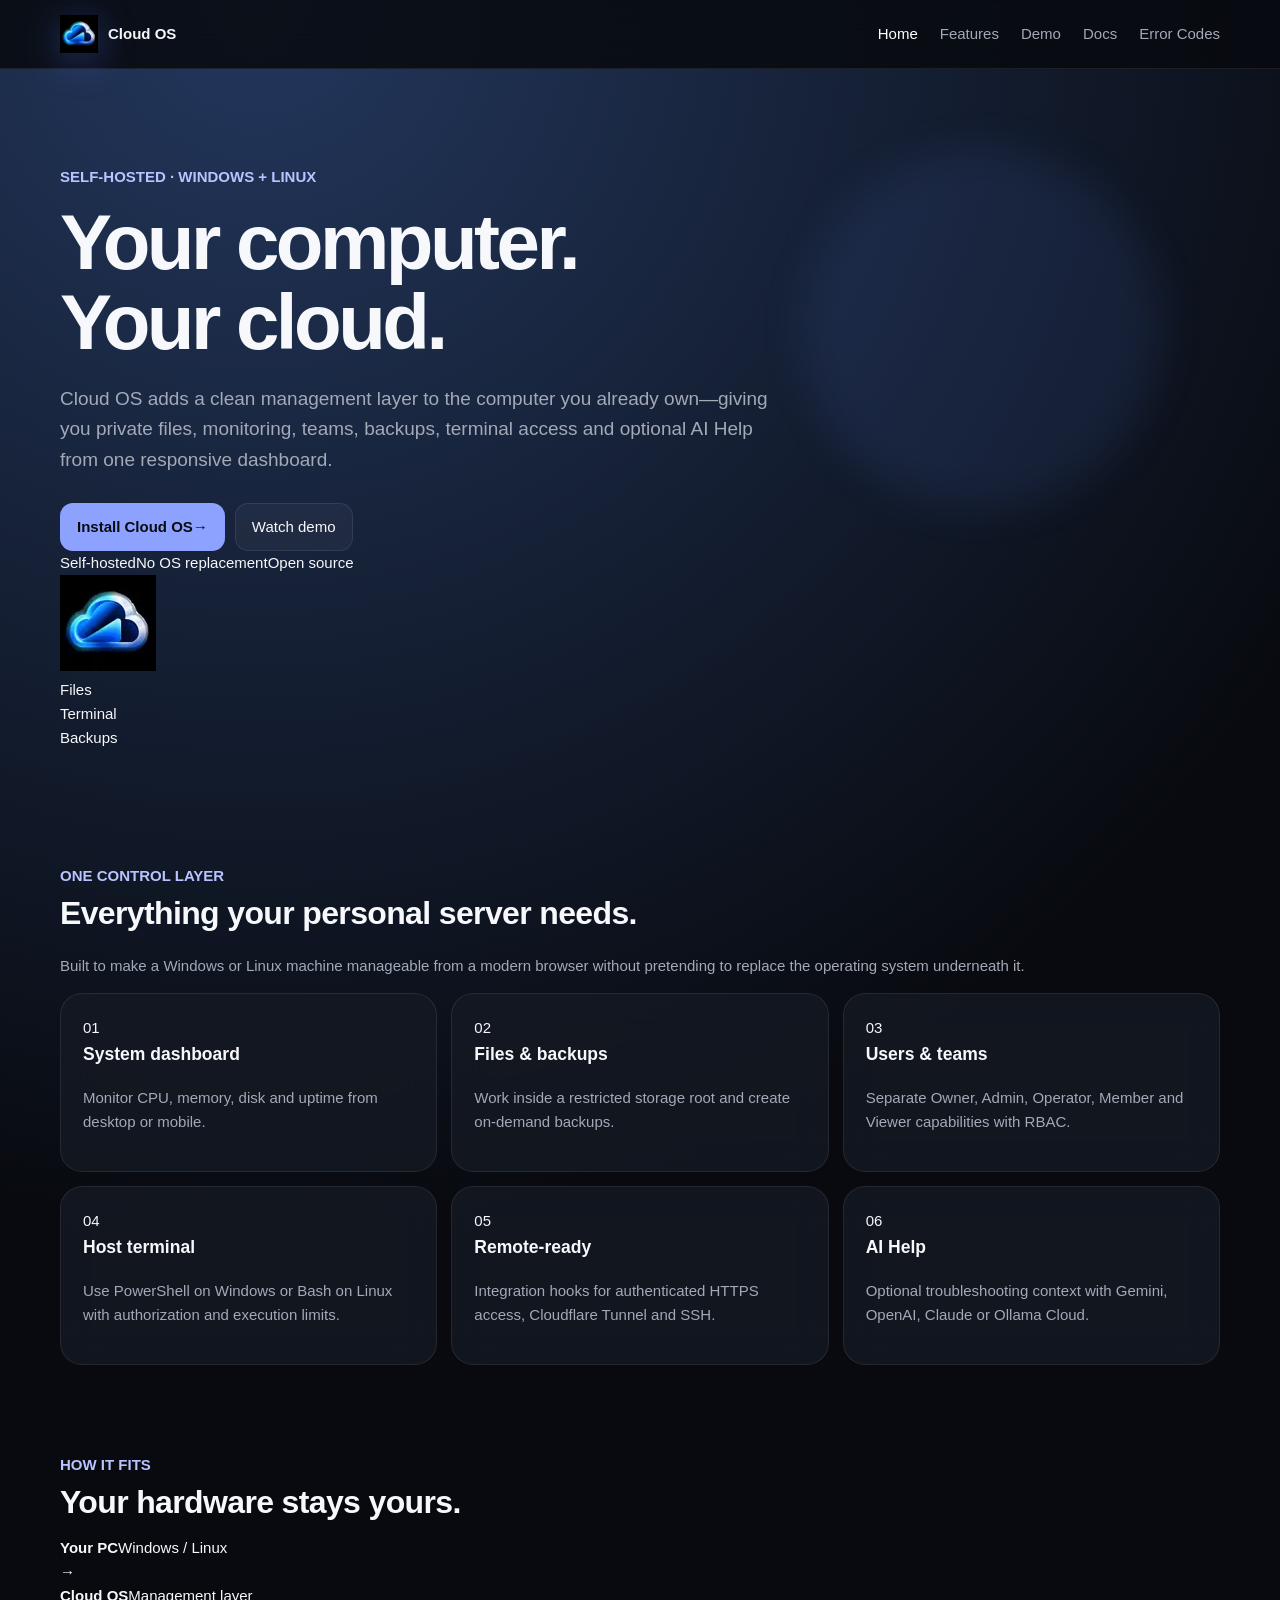
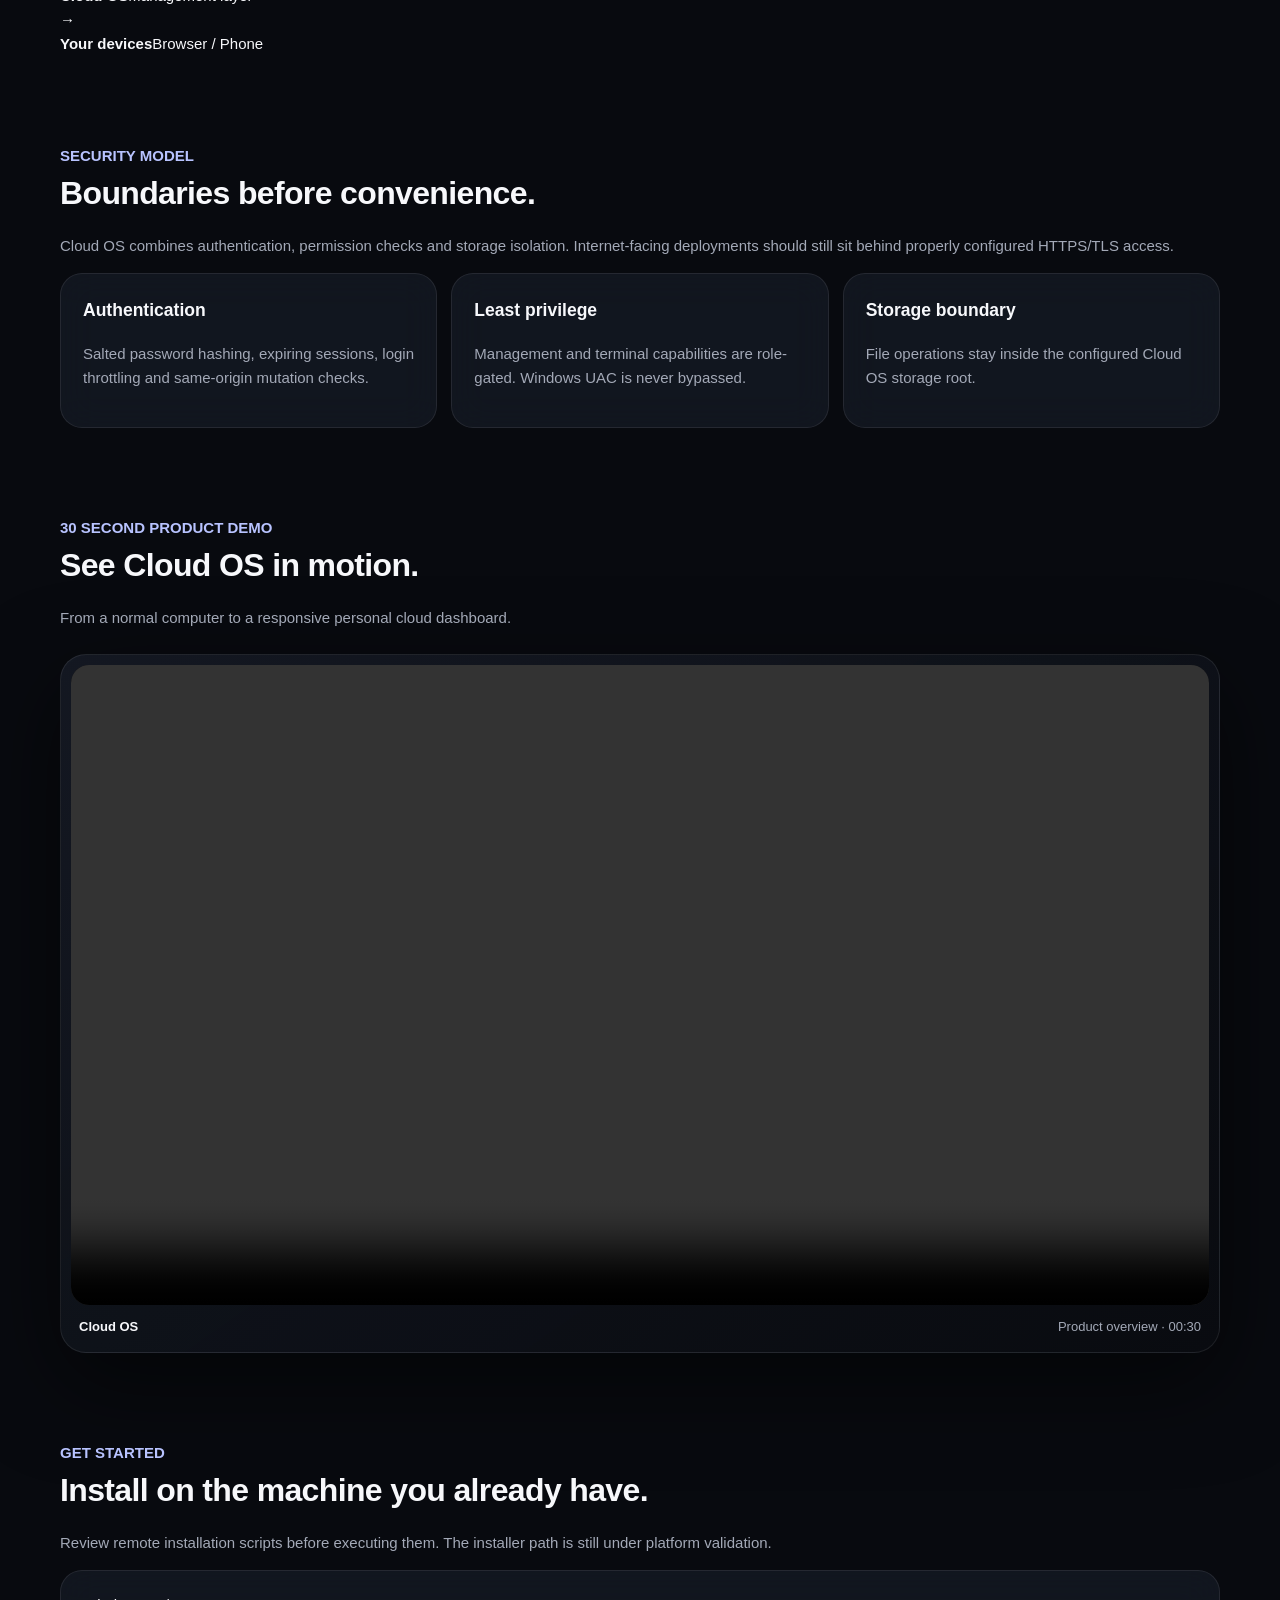
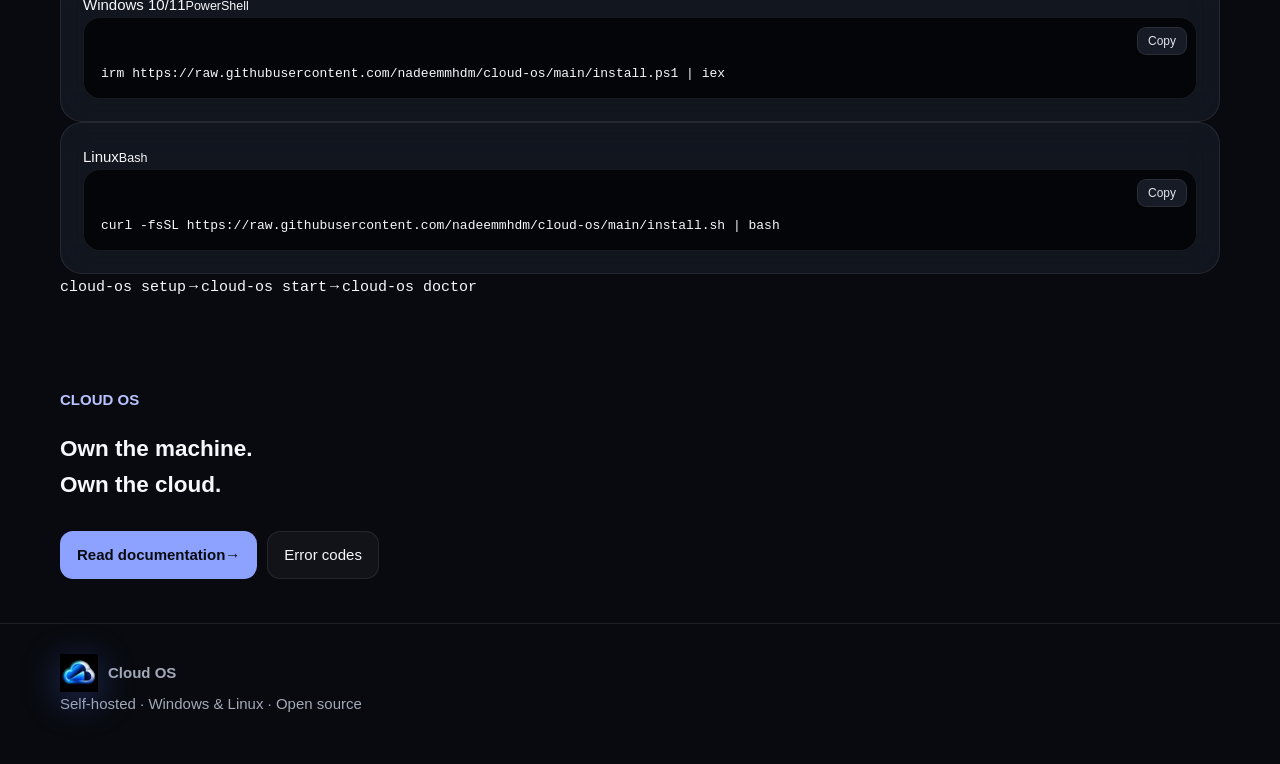
==== commit 6fb1904e: "site: rebuild landing page with clean animated experience" ====
--- a/site/index.html
+++ b/site/index.html
@@ -1,13 +1,24 @@
-<!doctype html><html><head><meta charset="utf-8"><meta name="viewport" content="width=device-width,initial-scale=1"><meta name="description" content="Cloud OS — lightweight self-hosted personal cloud server for Windows and Linux."><title>Cloud OS — Your computer, your cloud</title><link rel="stylesheet" href="assets/style.css"></head><body><nav class="nav"><div class="wrap"><a class="brand" href="./"><img class="logo" src="[data-uri]" alt="">Cloud OS</a><button class="menu-btn" type="button" aria-label="Open navigation" aria-expanded="false"><span></span></button><div class="links"><a class="active" href="./">Home</a><a href="docs.html">Docs</a><a href="errors.html">Error Codes</a></div></div></nav><main>
-<header class="hero wrap"><div class="eyebrow">SELF-HOSTED PERSONAL CLOUD</div><h1>Turn your computer into your own cloud.</h1><p>Cloud OS is a lightweight management layer for Windows 10/11 and Linux with a responsive dashboard, restricted storage, RBAC, backups, diagnostics, terminal access and optional AI-assisted help.</p><div class="actions"><a class="btn primary" href="#install">Get started</a><a class="btn" href="docs.html">Read documentation</a></div></header>
-<section class="reveal"><div class="wrap"><div class="grid"><div class="card"><span class="badge">Dashboard</span><h3>Desktop to mobile</h3><p class="muted">Animated macOS-inspired interface designed for desktop, tablet and phone access.</p></div><div class="card"><span class="badge">Access</span><h3>Roles, users and teams</h3><p class="muted">Owner, Admin, Operator, Member and Viewer permissions keep capabilities separated.</p></div><div class="card"><span class="badge">Operations</span><h3>Files, backups and diagnostics</h3><p class="muted">Manage restricted storage, create backups, inspect system health and use host-native terminal tooling.</p></div></div></div></section>
-<section class="reveal" id="security"><div class="wrap"><h2 class="section-title">Security by boundaries, not promises.</h2><p class="muted">Cloud OS separates authentication from authorization and keeps filesystem access inside a configured storage root.</p><div class="grid"><div class="card security"><h3>Authentication</h3><p class="muted">Salted PBKDF2 password hashes, expiring sessions, login throttling and same-origin checks for state-changing browser requests.</p></div><div class="card security"><h3>Least privilege</h3><p class="muted">Terminal and management capabilities are permission-gated. Windows UAC is never bypassed.</p></div><div class="card security"><h3>Remote access</h3><p class="muted">Keep the app private or place it behind authenticated HTTPS/TLS access such as a properly configured tunnel or reverse proxy. Do not directly expose the development HTTP port.</p></div></div></div></section>
-<section class="reveal"><div class="wrap"><h2 class="section-title">AI Help, optional by design.</h2><p class="muted">Configure one supported provider: Gemini, OpenAI, Claude or Ollama Cloud. Cloud OS uses local project documentation as reference context for troubleshooting; this is retrieval/context grounding, not model fine-tuning. API keys stay server-side.</p></div></section>
-<section class="reveal" id="demo"><div class="wrap"><div class="eyebrow">PRODUCT DEMO</div><h2 class="section-title">See Cloud OS in action.</h2><p class="muted">A quick look at the Cloud OS experience—from your own computer to a responsive personal cloud dashboard.</p><div class="video-shell"><video class="demo-video" controls playsinline preload="metadata" aria-label="Cloud OS product demo"><source src="assets/cloud-os-demo.mov" type="video/quicktime">Your browser cannot play this MOV video. Open the demo in Safari or use a browser with QuickTime-compatible video support.</video><div class="video-caption"><span>Cloud OS</span><span class="muted">Product overview</span></div></div></div></section><section class="reveal" id="install"><div class="wrap"><h2 class="section-title">Install Cloud OS</h2><p class="muted">Review the installer before running remote scripts. Administrator/root permission and Internet access are required during installation.</p><div class="grid"><div class="card"><h3>Windows 10/11</h3><div class="code"><button class="copy-btn" type="button">Copy</button><span class="code-text">irm https://raw.githubusercontent.com/nadeemmhdm/cloud-os/main/install.ps1 | iex</span></div></div><div class="card"><h3>Linux</h3><div class="code"><button class="copy-btn" type="button">Copy</button><span class="code-text">curl -fsSL https://raw.githubusercontent.com/nadeemmhdm/cloud-os/main/install.sh | bash</span></div></div><div class="card"><h3>Core commands</h3><div class="code"><button class="copy-btn" type="button">Copy</button><span class="code-text">cloud-os setup
-cloud-os start
-cloud-os status
-cloud-os doctor
-cloud-os version
-cloud-os update-check
-cloud-os update</span></div></div></div><p class="muted">Windows startup is currently logon-triggered rather than a pre-login service. The Linux development installer does not enable a root system service.</p></div></section>
-<section class="reveal"><div class="wrap"><h2 class="section-title">Understand every failure.</h2><p class="muted">Stable error codes turn common failures into searchable recovery steps.</p><div class="actions"><a class="btn primary" href="errors.html">Search error codes</a><a class="btn" href="docs.html#troubleshooting">Troubleshooting guide</a></div></div></section></main><footer class="footer"><div class="wrap">Cloud OS · Self-hosted · Windows & Linux · Development project</div></footer><script>document.querySelectorAll(".copy-btn").forEach(b=>b.addEventListener("click",async()=>{const t=b.parentElement.querySelector(".code-text").innerText;try{await navigator.clipboard.writeText(t);b.textContent="Copied";setTimeout(()=>b.textContent="Copy",1400)}catch(e){b.textContent="Select & copy";}}));</script><script>(()=>{const b=document.querySelector(".menu-btn"),m=document.querySelector(".links");if(b&&m){b.onclick=()=>{const o=m.classList.toggle("open");b.classList.toggle("open",o);b.setAttribute("aria-expanded",String(o))};m.querySelectorAll("a").forEach(a=>a.onclick=()=>{m.classList.remove("open");b.classList.remove("open");b.setAttribute("aria-expanded","false")})}const io=new IntersectionObserver(es=>es.forEach(e=>{if(e.isIntersecting){e.target.classList.add("visible");io.unobserve(e.target)}}),{threshold:.08});document.querySelectorAll(".reveal").forEach(x=>io.observe(x))})();</script></body></html>+<!doctype html>
+<html lang="en"><head><meta charset="utf-8"><meta name="viewport" content="width=device-width,initial-scale=1"><meta name="description" content="Cloud OS — a lightweight self-hosted personal cloud management layer for Windows and Linux."><meta name="theme-color" content="#07090e"><title>Cloud OS — Your computer. Your cloud.</title><link rel="stylesheet" href="assets/style.css"></head>
+<body>
+<nav class="nav"><div class="wrap nav-inner"><a class="brand" href="./" aria-label="Cloud OS home"><img class="logo" src="[data-uri]" alt=""><span>Cloud OS</span></a><button class="menu-btn" type="button" aria-label="Open navigation" aria-expanded="false"><span></span></button><div class="links"><a class="active" href="./">Home</a><a href="#features">Features</a><a href="#demo">Demo</a><a href="docs.html">Docs</a><a href="errors.html">Error Codes</a></div></div></nav>
+<main>
+<header class="hero wrap"><div class="hero-copy"><div class="eyebrow">SELF-HOSTED · WINDOWS + LINUX</div><h1>Your computer.<br><span>Your cloud.</span></h1><p>Cloud OS adds a clean management layer to the computer you already own—giving you private files, monitoring, teams, backups, terminal access and optional AI Help from one responsive dashboard.</p><div class="actions"><a class="btn primary" href="#install">Install Cloud OS <span>→</span></a><a class="btn" href="#demo">Watch demo</a></div><div class="hero-meta"><span><i></i> Self-hosted</span><span>No OS replacement</span><span>Open source</span></div></div><div class="hero-art" aria-hidden="true"><div class="orbit orbit-a"></div><div class="orbit orbit-b"></div><div class="logo-stage"><div class="logo-halo"></div><img src="[data-uri]" alt=""></div><div class="float-chip chip-a">Files</div><div class="float-chip chip-b">Terminal</div><div class="float-chip chip-c">Backups</div></div></header>
+
+<section class="reveal" id="features"><div class="wrap"><div class="section-head"><div><div class="eyebrow">ONE CONTROL LAYER</div><h2 class="section-title">Everything your personal server needs.</h2></div><p class="muted">Built to make a Windows or Linux machine manageable from a modern browser without pretending to replace the operating system underneath it.</p></div><div class="grid feature-grid"><article class="card feature-card"><span class="feature-icon">01</span><h3>System dashboard</h3><p class="muted">Monitor CPU, memory, disk and uptime from desktop or mobile.</p></article><article class="card feature-card"><span class="feature-icon">02</span><h3>Files & backups</h3><p class="muted">Work inside a restricted storage root and create on-demand backups.</p></article><article class="card feature-card"><span class="feature-icon">03</span><h3>Users & teams</h3><p class="muted">Separate Owner, Admin, Operator, Member and Viewer capabilities with RBAC.</p></article><article class="card feature-card"><span class="feature-icon">04</span><h3>Host terminal</h3><p class="muted">Use PowerShell on Windows or Bash on Linux with authorization and execution limits.</p></article><article class="card feature-card"><span class="feature-icon">05</span><h3>Remote-ready</h3><p class="muted">Integration hooks for authenticated HTTPS access, Cloudflare Tunnel and SSH.</p></article><article class="card feature-card"><span class="feature-icon">06</span><h3>AI Help</h3><p class="muted">Optional troubleshooting context with Gemini, OpenAI, Claude or Ollama Cloud.</p></article></div></div></section>
+
+<section class="reveal flow-section"><div class="wrap"><div class="eyebrow">HOW IT FITS</div><h2 class="section-title">Your hardware stays yours.</h2><div class="flow"><div class="flow-node"><strong>Your PC</strong><span>Windows / Linux</span></div><b>→</b><div class="flow-node accent-node"><strong>Cloud OS</strong><span>Management layer</span></div><b>→</b><div class="flow-node"><strong>Your devices</strong><span>Browser / Phone</span></div></div></div></section>
+
+<section class="reveal" id="security"><div class="wrap"><div class="section-head"><div><div class="eyebrow">SECURITY MODEL</div><h2 class="section-title">Boundaries before convenience.</h2></div><p class="muted">Cloud OS combines authentication, permission checks and storage isolation. Internet-facing deployments should still sit behind properly configured HTTPS/TLS access.</p></div><div class="grid security-grid"><article class="card"><span class="status-dot"></span><h3>Authentication</h3><p class="muted">Salted password hashing, expiring sessions, login throttling and same-origin mutation checks.</p></article><article class="card"><span class="status-dot"></span><h3>Least privilege</h3><p class="muted">Management and terminal capabilities are role-gated. Windows UAC is never bypassed.</p></article><article class="card"><span class="status-dot"></span><h3>Storage boundary</h3><p class="muted">File operations stay inside the configured Cloud OS storage root.</p></article></div></div></section>
+
+<section class="reveal" id="demo"><div class="wrap"><div class="section-head"><div><div class="eyebrow">30 SECOND PRODUCT DEMO</div><h2 class="section-title">See Cloud OS in motion.</h2></div><p class="muted">From a normal computer to a responsive personal cloud dashboard.</p></div><div class="video-shell"><video class="demo-video" controls playsinline preload="metadata" aria-label="Cloud OS product demo"><source src="assets/cloud-os-demo.mov" type="video/quicktime">This browser cannot play the MOV demo. Try Safari or a QuickTime-compatible browser.</video><div class="video-caption"><strong>Cloud OS</strong><span class="muted">Product overview · 00:30</span></div></div></div></section>
+
+<section class="reveal" id="install"><div class="wrap"><div class="section-head"><div><div class="eyebrow">GET STARTED</div><h2 class="section-title">Install on the machine you already have.</h2></div><p class="muted">Review remote installation scripts before executing them. The installer path is still under platform validation.</p></div><div class="install-grid"><article class="card"><div class="install-label"><span>Windows 10/11</span><small>PowerShell</small></div><div class="code"><button class="copy-btn" type="button">Copy</button><span class="code-text">irm https://raw.githubusercontent.com/nadeemmhdm/cloud-os/main/install.ps1 | iex</span></div></article><article class="card"><div class="install-label"><span>Linux</span><small>Bash</small></div><div class="code"><button class="copy-btn" type="button">Copy</button><span class="code-text">curl -fsSL https://raw.githubusercontent.com/nadeemmhdm/cloud-os/main/install.sh | bash</span></div></article></div><div class="command-strip"><code>cloud-os setup</code><span>→</span><code>cloud-os start</code><span>→</span><code>cloud-os doctor</code></div></div></section>
+
+<section class="reveal final-cta"><div class="wrap"><div class="cta-panel"><div><div class="eyebrow">CLOUD OS</div><h2>Own the machine.<br>Own the cloud.</h2></div><div class="actions"><a class="btn primary" href="docs.html">Read documentation <span>→</span></a><a class="btn" href="errors.html">Error codes</a></div></div></div></section>
+</main>
+<footer class="footer"><div class="wrap footer-inner"><a class="brand" href="./"><img class="logo small-logo" src="[data-uri]" alt="">Cloud OS</a><span>Self-hosted · Windows & Linux · Open source</span></div></footer>
+<script>
+document.querySelectorAll(".copy-btn").forEach(b=>b.addEventListener("click",async()=>{const t=b.parentElement.querySelector(".code-text").innerText;try{await navigator.clipboard.writeText(t);b.textContent="Copied";setTimeout(()=>b.textContent="Copy",1400)}catch{b.textContent="Select & copy"}}));
+(()=>{const b=document.querySelector(".menu-btn"),m=document.querySelector(".links");if(b&&m){b.onclick=()=>{const o=m.classList.toggle("open");b.classList.toggle("open",o);b.setAttribute("aria-expanded",String(o))};m.querySelectorAll("a").forEach(a=>a.addEventListener("click",()=>{m.classList.remove("open");b.classList.remove("open");b.setAttribute("aria-expanded","false")}))}if(!matchMedia("(prefers-reduced-motion: reduce)").matches){const io=new IntersectionObserver(es=>es.forEach(e=>{if(e.isIntersecting){e.target.classList.add("visible");io.unobserve(e.target)}}),{threshold:.1});document.querySelectorAll(".reveal").forEach(x=>io.observe(x))}else document.querySelectorAll(".reveal").forEach(x=>x.classList.add("visible"))})();
+</script></body></html>
--- a/site/assets/style.css
+++ b/site/assets/style.css
@@ -13,4 +13,4 @@
 }
 @media(min-width:781px){
  .code-text{white-space:pre}
-}+}.video-shell{margin-top:24px;padding:10px;border:1px solid var(--line);border-radius:26px;background:linear-gradient(145deg,#171c27cc,#090b10);box-shadow:0 30px 90px #0008;overflow:hidden}.demo-video{display:block;width:100%;max-height:680px;aspect-ratio:16/9;object-fit:cover;background:#030509;border-radius:18px}.video-caption{display:flex;align-items:center;justify-content:space-between;gap:14px;padding:12px 8px 4px;font-size:13px}@media(max-width:780px){.video-shell{padding:6px;border-radius:20px}.demo-video{border-radius:15px;max-height:none}.video-caption{padding:10px 7px 4px}}
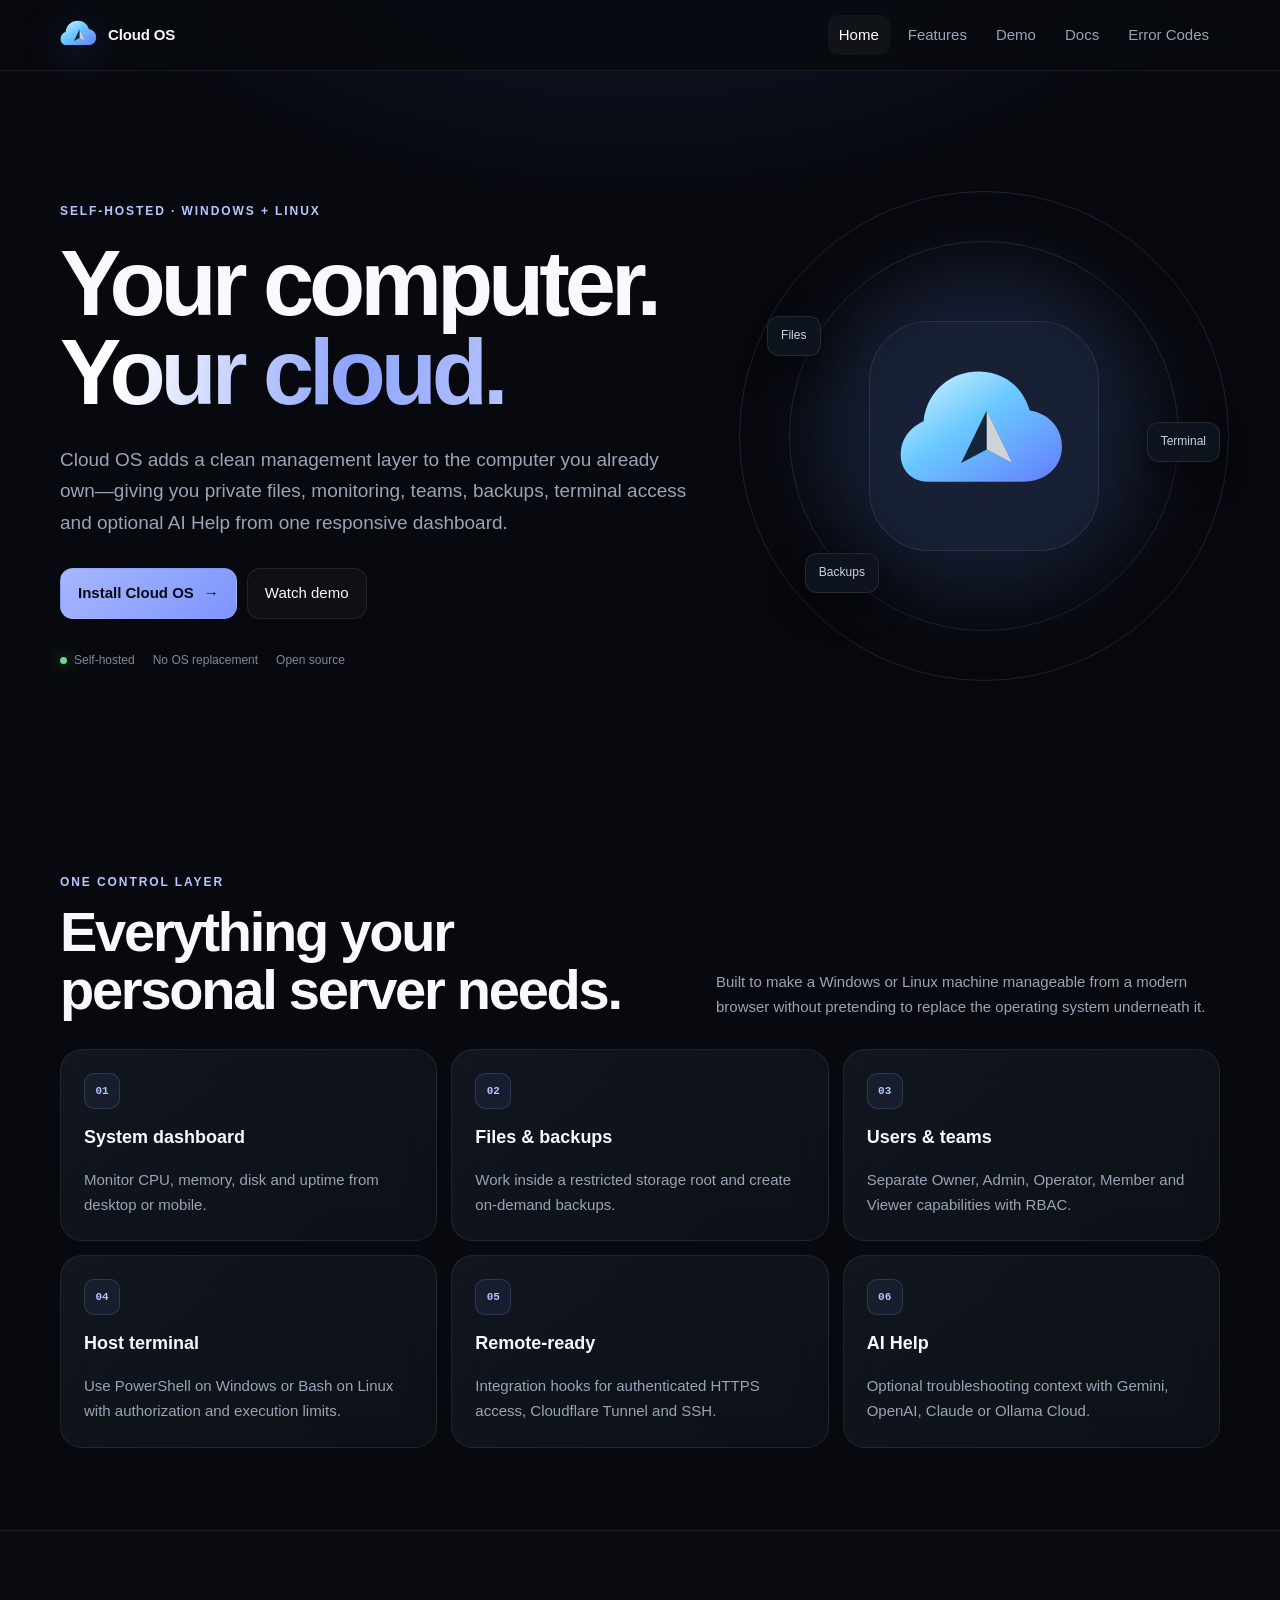
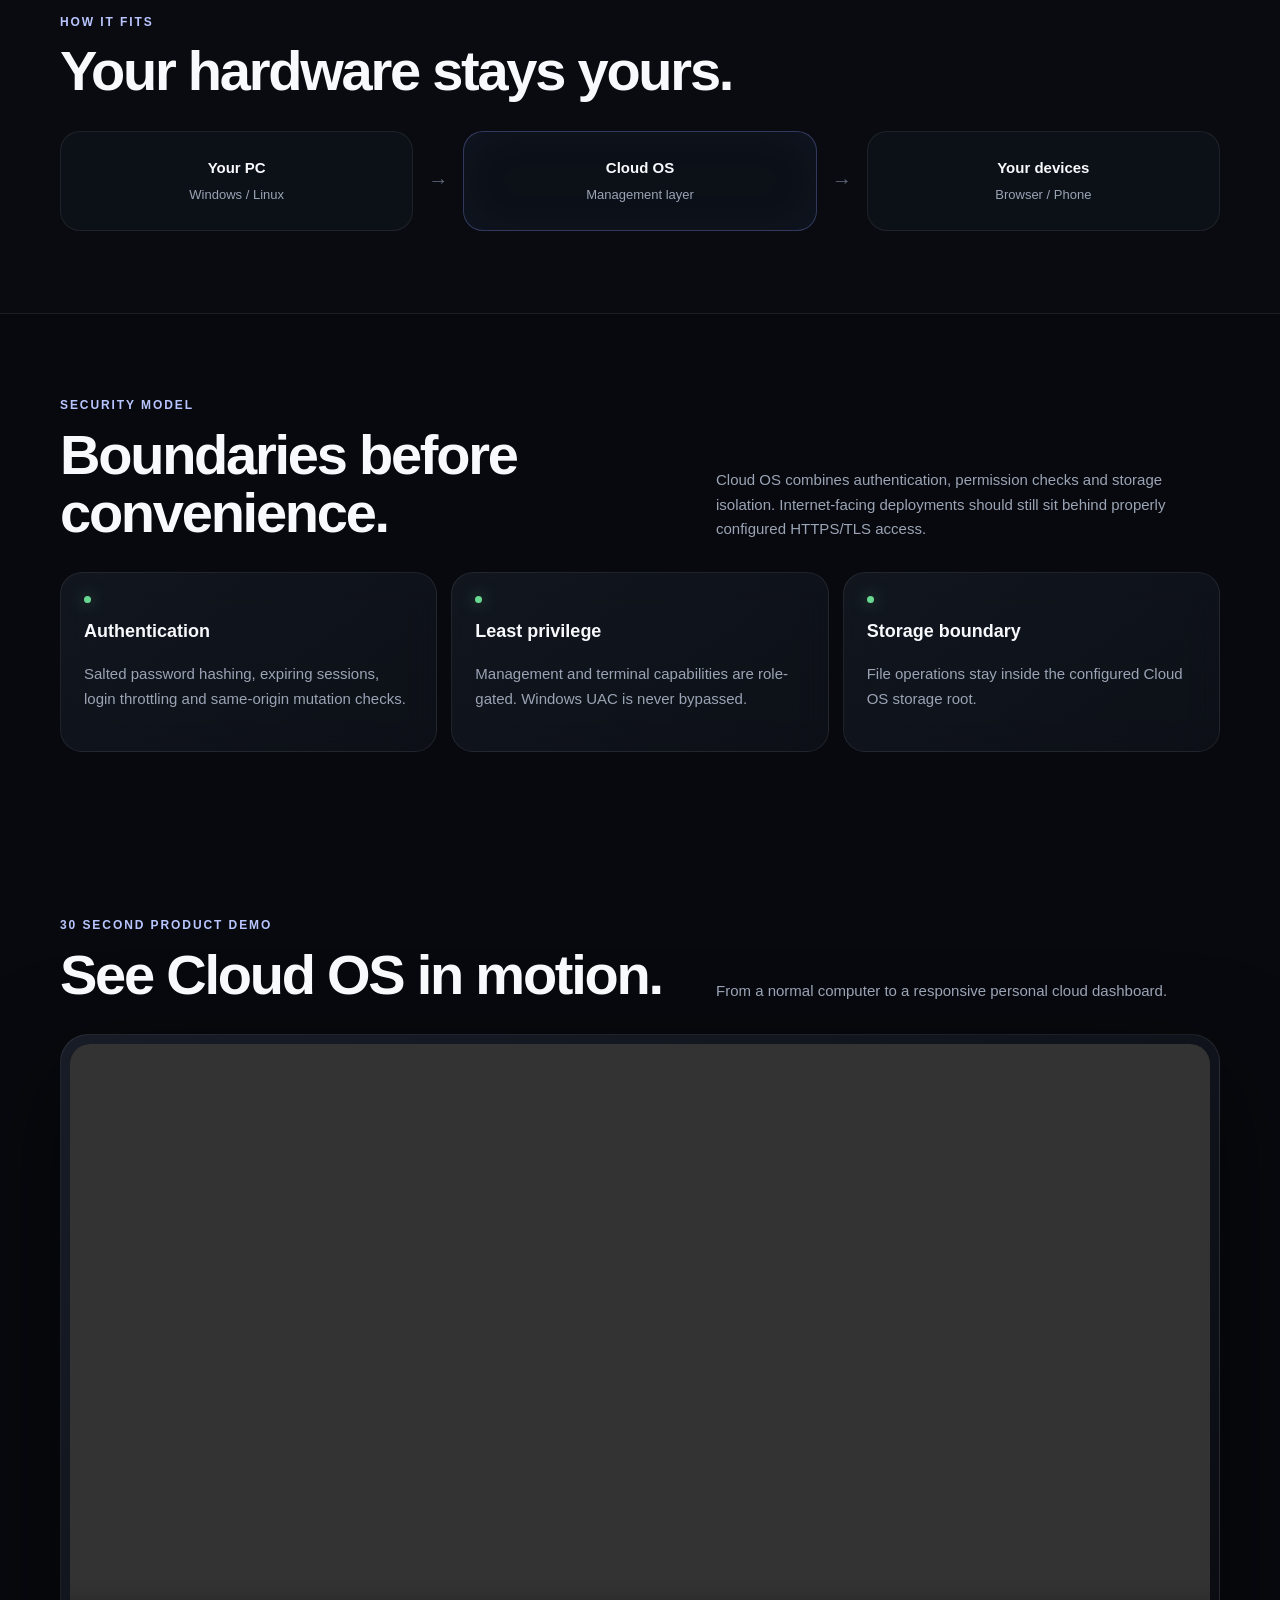
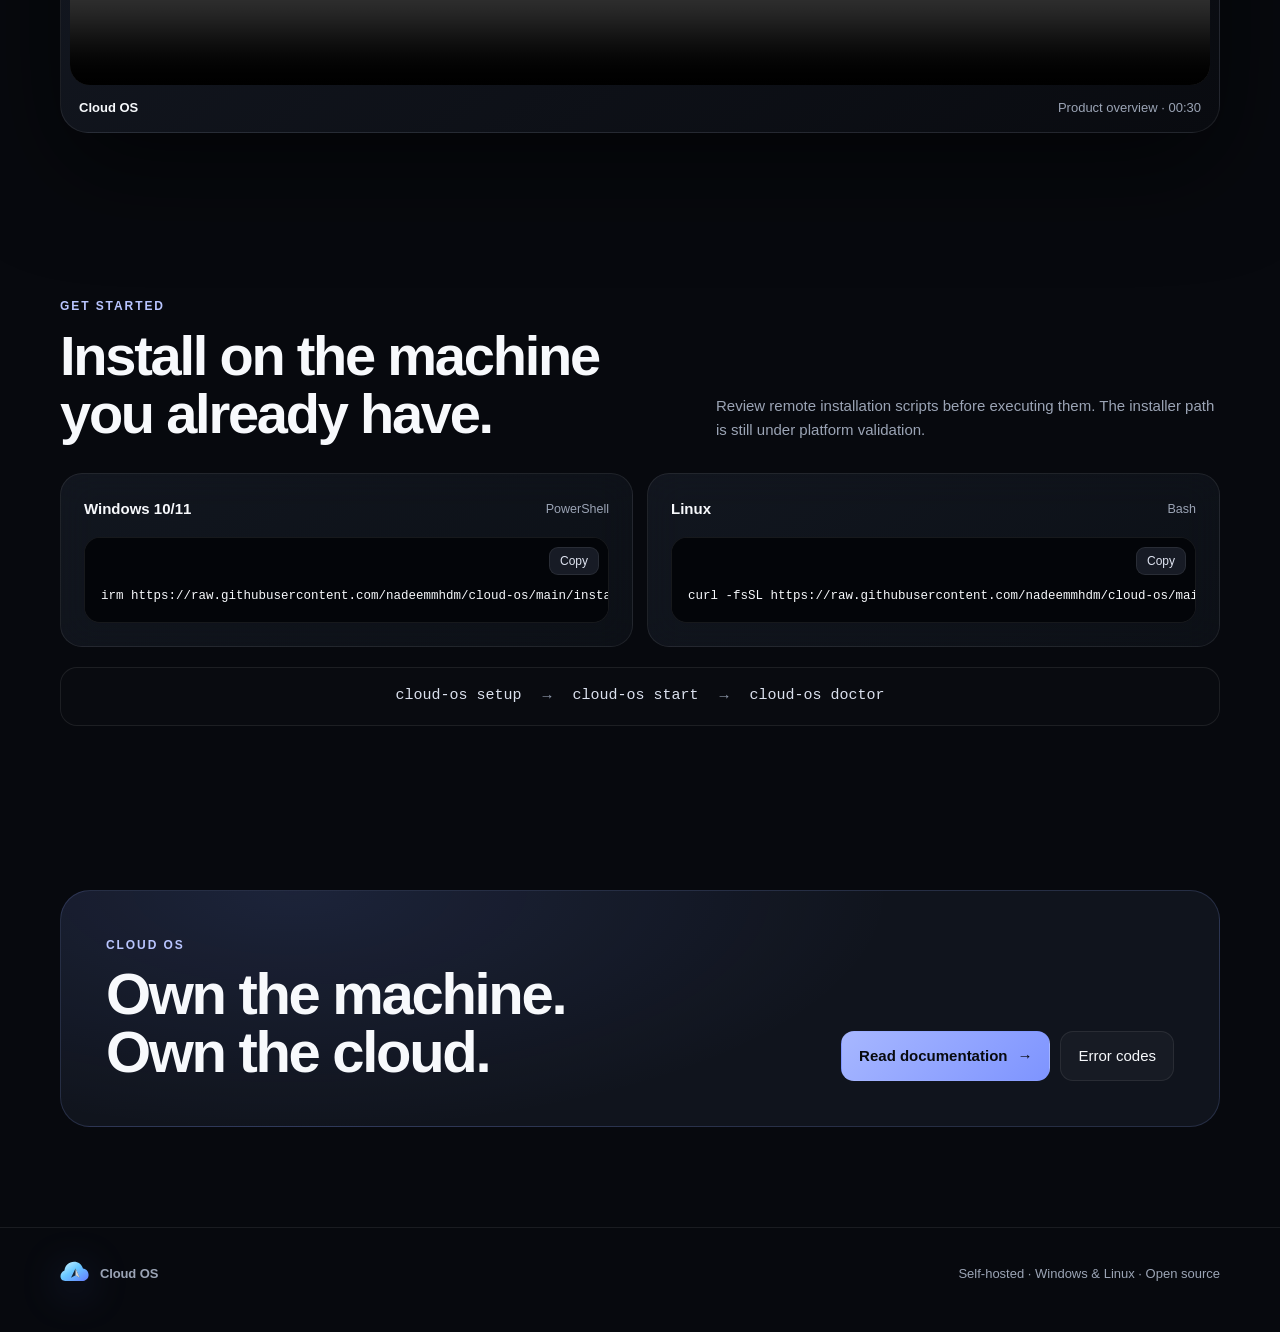
==== commit 3bb450ac: "fix: unify landing page with dashboard Cloud OS logo" ====
--- a/site/index.html
+++ b/site/index.html
@@ -1,9 +1,9 @@
 <!doctype html>
 <html lang="en"><head><meta charset="utf-8"><meta name="viewport" content="width=device-width,initial-scale=1"><meta name="description" content="Cloud OS — a lightweight self-hosted personal cloud management layer for Windows and Linux."><meta name="theme-color" content="#07090e"><title>Cloud OS — Your computer. Your cloud.</title><link rel="stylesheet" href="assets/style.css"></head>
 <body>
-<nav class="nav"><div class="wrap nav-inner"><a class="brand" href="./" aria-label="Cloud OS home"><img class="logo" src="[data-uri]" alt=""><span>Cloud OS</span></a><button class="menu-btn" type="button" aria-label="Open navigation" aria-expanded="false"><span></span></button><div class="links"><a class="active" href="./">Home</a><a href="#features">Features</a><a href="#demo">Demo</a><a href="docs.html">Docs</a><a href="errors.html">Error Codes</a></div></div></nav>
+<nav class="nav"><div class="wrap nav-inner"><a class="brand" href="./" aria-label="Cloud OS home"><img class="logo" src="assets/cloud-os-logo.svg" alt=""><span>Cloud OS</span></a><button class="menu-btn" type="button" aria-label="Open navigation" aria-expanded="false"><span></span></button><div class="links"><a class="active" href="./">Home</a><a href="#features">Features</a><a href="#demo">Demo</a><a href="docs.html">Docs</a><a href="errors.html">Error Codes</a></div></div></nav>
 <main>
-<header class="hero wrap"><div class="hero-copy"><div class="eyebrow">SELF-HOSTED · WINDOWS + LINUX</div><h1>Your computer.<br><span>Your cloud.</span></h1><p>Cloud OS adds a clean management layer to the computer you already own—giving you private files, monitoring, teams, backups, terminal access and optional AI Help from one responsive dashboard.</p><div class="actions"><a class="btn primary" href="#install">Install Cloud OS <span>→</span></a><a class="btn" href="#demo">Watch demo</a></div><div class="hero-meta"><span><i></i> Self-hosted</span><span>No OS replacement</span><span>Open source</span></div></div><div class="hero-art" aria-hidden="true"><div class="orbit orbit-a"></div><div class="orbit orbit-b"></div><div class="logo-stage"><div class="logo-halo"></div><img src="[data-uri]" alt=""></div><div class="float-chip chip-a">Files</div><div class="float-chip chip-b">Terminal</div><div class="float-chip chip-c">Backups</div></div></header>
+<header class="hero wrap"><div class="hero-copy"><div class="eyebrow">SELF-HOSTED · WINDOWS + LINUX</div><h1>Your computer.<br><span>Your cloud.</span></h1><p>Cloud OS adds a clean management layer to the computer you already own—giving you private files, monitoring, teams, backups, terminal access and optional AI Help from one responsive dashboard.</p><div class="actions"><a class="btn primary" href="#install">Install Cloud OS <span>→</span></a><a class="btn" href="#demo">Watch demo</a></div><div class="hero-meta"><span><i></i> Self-hosted</span><span>No OS replacement</span><span>Open source</span></div></div><div class="hero-art" aria-hidden="true"><div class="orbit orbit-a"></div><div class="orbit orbit-b"></div><div class="logo-stage"><div class="logo-halo"></div><img src="assets/cloud-os-logo.svg" alt=""></div><div class="float-chip chip-a">Files</div><div class="float-chip chip-b">Terminal</div><div class="float-chip chip-c">Backups</div></div></header>
 
 <section class="reveal" id="features"><div class="wrap"><div class="section-head"><div><div class="eyebrow">ONE CONTROL LAYER</div><h2 class="section-title">Everything your personal server needs.</h2></div><p class="muted">Built to make a Windows or Linux machine manageable from a modern browser without pretending to replace the operating system underneath it.</p></div><div class="grid feature-grid"><article class="card feature-card"><span class="feature-icon">01</span><h3>System dashboard</h3><p class="muted">Monitor CPU, memory, disk and uptime from desktop or mobile.</p></article><article class="card feature-card"><span class="feature-icon">02</span><h3>Files & backups</h3><p class="muted">Work inside a restricted storage root and create on-demand backups.</p></article><article class="card feature-card"><span class="feature-icon">03</span><h3>Users & teams</h3><p class="muted">Separate Owner, Admin, Operator, Member and Viewer capabilities with RBAC.</p></article><article class="card feature-card"><span class="feature-icon">04</span><h3>Host terminal</h3><p class="muted">Use PowerShell on Windows or Bash on Linux with authorization and execution limits.</p></article><article class="card feature-card"><span class="feature-icon">05</span><h3>Remote-ready</h3><p class="muted">Integration hooks for authenticated HTTPS access, Cloudflare Tunnel and SSH.</p></article><article class="card feature-card"><span class="feature-icon">06</span><h3>AI Help</h3><p class="muted">Optional troubleshooting context with Gemini, OpenAI, Claude or Ollama Cloud.</p></article></div></div></section>
 
@@ -17,7 +17,7 @@
 
 <section class="reveal final-cta"><div class="wrap"><div class="cta-panel"><div><div class="eyebrow">CLOUD OS</div><h2>Own the machine.<br>Own the cloud.</h2></div><div class="actions"><a class="btn primary" href="docs.html">Read documentation <span>→</span></a><a class="btn" href="errors.html">Error codes</a></div></div></div></section>
 </main>
-<footer class="footer"><div class="wrap footer-inner"><a class="brand" href="./"><img class="logo small-logo" src="[data-uri]" alt="">Cloud OS</a><span>Self-hosted · Windows & Linux · Open source</span></div></footer>
+<footer class="footer"><div class="wrap footer-inner"><a class="brand" href="./"><img class="logo small-logo" src="assets/cloud-os-logo.svg" alt="">Cloud OS</a><span>Self-hosted · Windows & Linux · Open source</span></div></footer>
 <script>
 document.querySelectorAll(".copy-btn").forEach(b=>b.addEventListener("click",async()=>{const t=b.parentElement.querySelector(".code-text").innerText;try{await navigator.clipboard.writeText(t);b.textContent="Copied";setTimeout(()=>b.textContent="Copy",1400)}catch{b.textContent="Select & copy"}}));
 (()=>{const b=document.querySelector(".menu-btn"),m=document.querySelector(".links");if(b&&m){b.onclick=()=>{const o=m.classList.toggle("open");b.classList.toggle("open",o);b.setAttribute("aria-expanded",String(o))};m.querySelectorAll("a").forEach(a=>a.addEventListener("click",()=>{m.classList.remove("open");b.classList.remove("open");b.setAttribute("aria-expanded","false")}))}if(!matchMedia("(prefers-reduced-motion: reduce)").matches){const io=new IntersectionObserver(es=>es.forEach(e=>{if(e.isIntersecting){e.target.classList.add("visible");io.unobserve(e.target)}}),{threshold:.1});document.querySelectorAll(".reveal").forEach(x=>io.observe(x))}else document.querySelectorAll(".reveal").forEach(x=>x.classList.add("visible"))})();
--- a/site/assets/style.css
+++ b/site/assets/style.css
@@ -1,16 +1,8 @@
-:root{color-scheme:dark;--bg:#080a0f;--panel:#151923cc;--line:#ffffff15;--text:#f7f8fb;--muted:#a3a9b7;--accent:#8da2ff;--good:#66d48c}*{box-sizing:border-box}html{scroll-behavior:smooth;max-width:100%;overflow-x:hidden}body{margin:0;max-width:100%;overflow-x:hidden;background:radial-gradient(circle at 20% 0,#23375d 0,transparent 30%),var(--bg);color:var(--text);font:15px/1.6 -apple-system,BlinkMacSystemFont,"Segoe UI",sans-serif}a{color:inherit;text-decoration:none}.wrap{width:min(1160px,calc(100% - 32px));max-width:100%;margin:auto;min-width:0}.nav{position:sticky;top:0;z-index:20;background:#080a0fd9;backdrop-filter:blur(20px);border-bottom:1px solid var(--line)}.nav .wrap{height:68px;display:flex;align-items:center;justify-content:space-between}.brand{font-weight:800;display:flex;align-items:center;gap:10px}.logo{width:38px;height:38px;display:block;filter:drop-shadow(0 8px 18px #5579ff55)}.links{display:flex;gap:22px;color:var(--muted)}.links a:hover,.links a.active{color:white}.hero{padding:96px 0 70px}.eyebrow{color:#b8c3ff;font-weight:700}.hero h1{font-size:clamp(42px,7vw,78px);line-height:1.02;letter-spacing:-.045em;max-width:900px;margin:14px 0 22px}.hero p{font-size:19px;color:var(--muted);max-width:720px}.actions{display:flex;gap:10px;flex-wrap:wrap;margin-top:28px}.btn{display:inline-flex;padding:11px 16px;border-radius:13px;border:1px solid var(--line);background:#ffffff0a}.primary{background:var(--accent);color:#090b10;border-color:transparent;font-weight:700}.grid{display:grid;grid-template-columns:repeat(3,minmax(0,1fr));gap:14px;min-width:0}.card{min-width:0;overflow:hidden;background:var(--panel);border:1px solid var(--line);border-radius:22px;padding:22px;backdrop-filter:blur(18px)}.card h3{margin-top:0}.muted{color:var(--muted)}section{padding:44px 0}.section-title{font-size:32px;letter-spacing:-.02em;margin:0 0 8px}.code{position:relative;max-width:100%;min-width:0;background:#030509;border:1px solid var(--line);border-radius:17px;padding:48px 17px 17px;overflow-x:auto;overflow-y:hidden;-webkit-overflow-scrolling:touch;font:13px ui-monospace,SFMono-Regular,Menlo,monospace;white-space:pre;width:100%}.copy-btn{position:absolute;top:9px;right:9px;border:1px solid var(--line);background:#171b25;color:#dfe4f1;border-radius:9px;padding:6px 10px;font:12px -apple-system,BlinkMacSystemFont,"Segoe UI",sans-serif;cursor:pointer}.copy-btn:active{transform:scale(.97)}.badge{display:inline-block;padding:4px 9px;border-radius:999px;border:1px solid var(--line);color:#bfc7d7;font-size:12px}.security{border-left:3px solid var(--good)}.docs{display:grid;grid-template-columns:240px minmax(0,1fr);gap:24px;padding:38px 0 80px}.toc{position:sticky;top:92px;height:max-content}.toc a{display:block;padding:8px 10px;color:var(--muted);border-radius:9px}.toc a:hover{background:#ffffff09;color:white}.article{min-width:0;max-width:100%}.article h1{font-size:44px;letter-spacing:-.03em}.article h2{margin-top:48px}.article table{width:100%;max-width:100%;border-collapse:collapse;table-layout:fixed}.article th,.article td{overflow-wrap:anywhere}.article th,.article td{text-align:left;border-bottom:1px solid var(--line);padding:12px}.search{width:100%;padding:15px 17px;border-radius:14px;border:1px solid var(--line);background:#10131b;color:white;outline:none;font-size:16px}.error-list{display:grid;gap:10px;margin-top:18px}.error-row{display:grid;grid-template-columns:120px 1fr 1.4fr;gap:16px;align-items:start}.error-row code{color:#bec8ff;font-weight:800}.footer{border-top:1px solid var(--line);padding:30px 0 50px;color:var(--muted)}@media(max-width:780px){.nav .wrap{height:auto;min-height:68px;padding:10px 0;gap:10px}.brand{flex:0 0 auto}.links{gap:10px;font-size:12px;min-width:0}.links a{white-space:nowrap}.hero{overflow:hidden}.links{overflow-x:auto;scrollbar-width:none}.hero{padding-top:65px}.grid{grid-template-columns:1fr}.docs{grid-template-columns:1fr}.toc{position:static}.error-row{grid-template-columns:1fr}.article h1{font-size:36px}}.menu-btn{display:none;width:42px;height:42px;border:1px solid var(--line);border-radius:12px;background:#ffffff08;color:white;align-items:center;justify-content:center;cursor:pointer}.menu-btn span,.menu-btn:before,.menu-btn:after{content:"";display:block;width:18px;height:2px;background:currentColor;border-radius:2px;transition:.25s}.menu-btn span{margin:4px 0}.menu-btn.open span{opacity:0}.menu-btn.open:before{transform:translateY(6px) rotate(45deg)}.menu-btn.open:after{transform:translateY(-6px) rotate(-45deg)}.reveal{opacity:0;transform:translateY(22px);transition:opacity .65s ease,transform .65s ease}.reveal.visible{opacity:1;transform:none}.hero:before{content:"";position:absolute;width:360px;height:360px;right:5%;top:80px;border-radius:50%;background:#6388ff18;filter:blur(20px);animation:cloudGlow 5s ease-in-out infinite;pointer-events:none}.hero{position:relative}.card{transition:transform .25s ease,border-color .25s ease,background .25s ease}.card:hover{transform:translateY(-4px);border-color:#ffffff2a;background:#171c28e6}@keyframes cloudGlow{50%{transform:translateY(-12px) scale(1.05);opacity:.65}}@media(max-width:780px){.menu-btn{display:flex;flex-direction:column}.nav .wrap{position:relative}.links{display:none;position:absolute;top:62px;left:0;right:0;padding:10px;background:#10131bf2;border:1px solid var(--line);border-radius:16px;box-shadow:0 20px 50px #0009;backdrop-filter:blur(22px);overflow:visible;flex-direction:column;gap:2px}.links.open{display:flex;animation:menuIn .22s ease}.links a{padding:11px 12px;border-radius:10px}.links a:hover,.links a.active{background:#ffffff0a}@keyframes menuIn{from{opacity:0;transform:translateY(-8px)}to{opacity:1;transform:none}}}@media(prefers-reduced-motion:reduce){*,*:before,*:after{animation:none!important;transition:none!important}.reveal{opacity:1;transform:none}}
-/* Mobile command readability */
-.code-text{display:block;min-width:0}
-@media(max-width:780px){
- .wrap{width:calc(100% - 28px)}
- section{padding:34px 0}
- .card{padding:18px;border-radius:18px}
- .code{padding:46px 14px 15px;font-size:12.5px;line-height:1.55;white-space:pre-wrap;overflow-wrap:anywhere;word-break:break-word}
- .code-text{white-space:pre-wrap;overflow-wrap:anywhere;word-break:break-word}
- .copy-btn{top:8px;right:8px}
- .hero h1{font-size:clamp(38px,12vw,58px)}
- .section-title{font-size:29px}
-}
-@media(min-width:781px){
- .code-text{white-space:pre}
-}.video-shell{margin-top:24px;padding:10px;border:1px solid var(--line);border-radius:26px;background:linear-gradient(145deg,#171c27cc,#090b10);box-shadow:0 30px 90px #0008;overflow:hidden}.demo-video{display:block;width:100%;max-height:680px;aspect-ratio:16/9;object-fit:cover;background:#030509;border-radius:18px}.video-caption{display:flex;align-items:center;justify-content:space-between;gap:14px;padding:12px 8px 4px;font-size:13px}@media(max-width:780px){.video-shell{padding:6px;border-radius:20px}.demo-video{border-radius:15px;max-height:none}.video-caption{padding:10px 7px 4px}}+:root{color-scheme:dark;--bg:#07090e;--panel:#11151dcc;--panel2:#171c27;--line:#ffffff14;--line2:#ffffff25;--text:#f7f9fc;--muted:#9ba4b5;--accent:#8fa5ff;--accent2:#6d7cff;--good:#69d891}*{box-sizing:border-box}html{scroll-behavior:smooth;max-width:100%;overflow-x:hidden}body{margin:0;max-width:100%;overflow-x:hidden;background:radial-gradient(900px 520px at 50% -150px,#243c7255,transparent 70%),var(--bg);color:var(--text);font:15px/1.65 -apple-system,BlinkMacSystemFont,"Segoe UI",sans-serif}a{color:inherit;text-decoration:none}.wrap{width:min(1160px,calc(100% - 40px));max-width:100%;margin:auto;min-width:0}.nav{position:sticky;top:0;z-index:50;background:#07090ec7;border-bottom:1px solid var(--line);backdrop-filter:blur(24px);-webkit-backdrop-filter:blur(24px)}.nav-inner,.nav .wrap{height:70px;display:flex;align-items:center;justify-content:space-between}.brand{display:flex;align-items:center;gap:10px;font-weight:780;letter-spacing:-.01em}.logo{width:38px;height:38px;object-fit:cover;border-radius:11px;display:block;filter:drop-shadow(0 8px 20px #6687ff45)}.small-logo{width:30px;height:30px;border-radius:8px}.links{display:flex;align-items:center;gap:7px;color:var(--muted)}.links a{padding:8px 11px;border-radius:10px;transition:.2s}.links a:hover,.links a.active{color:#fff;background:#ffffff09}.menu-btn{display:none;width:42px;height:42px;border:1px solid var(--line);border-radius:13px;background:#ffffff08;color:#fff;align-items:center;justify-content:center;cursor:pointer}.menu-btn span,.menu-btn:before,.menu-btn:after{content:"";display:block;width:18px;height:2px;background:currentColor;border-radius:4px;transition:.25s}.menu-btn span{margin:4px 0}.menu-btn.open span{opacity:0}.menu-btn.open:before{transform:translateY(6px) rotate(45deg)}.menu-btn.open:after{transform:translateY(-6px) rotate(-45deg)}
+.hero{min-height:720px;padding:100px 0 90px;display:grid;grid-template-columns:minmax(0,1.15fr) minmax(360px,.85fr);gap:50px;align-items:center}.hero-copy{position:relative;z-index:2}.eyebrow{font-size:12px;letter-spacing:.16em;color:#b9c5ff;font-weight:800}.hero h1{font-size:clamp(54px,7.4vw,92px);line-height:.96;letter-spacing:-.055em;margin:18px 0 28px}.hero h1 span{background:linear-gradient(100deg,#fff 15%,#8da4ff 65%,#b7c4ff);-webkit-background-clip:text;background-clip:text;color:transparent}.hero p{font-size:19px;color:var(--muted);max-width:690px}.actions{display:flex;gap:10px;flex-wrap:wrap;margin-top:30px}.btn{display:inline-flex;align-items:center;gap:10px;padding:12px 17px;border-radius:13px;border:1px solid var(--line);background:#ffffff08;transition:transform .2s,border-color .2s,background .2s}.btn:hover{transform:translateY(-2px);border-color:var(--line2);background:#ffffff0e}.primary{background:linear-gradient(135deg,#a7b7ff,#7e94ff);color:#080a0f;border-color:transparent;font-weight:750}.primary:hover{background:linear-gradient(135deg,#b4c1ff,#8aa0ff)}.hero-meta{display:flex;gap:18px;flex-wrap:wrap;margin-top:32px;color:#7f8999;font-size:12px}.hero-meta span{display:flex;align-items:center;gap:7px}.hero-meta i,.status-dot{width:7px;height:7px;border-radius:50%;background:var(--good);box-shadow:0 0 16px #69d89199}.hero-art{position:relative;min-height:460px;display:grid;place-items:center}.logo-stage{position:relative;z-index:3;width:230px;height:230px;padding:28px;border:1px solid #ffffff18;border-radius:60px;background:#0d1119aa;box-shadow:0 50px 120px #0009;backdrop-filter:blur(18px);animation:float 5s ease-in-out infinite}.logo-stage img{width:100%;height:100%;object-fit:cover;border-radius:42px}.logo-halo{position:absolute;inset:-55px;border-radius:50%;background:#6f91ff25;filter:blur(32px);z-index:-1;animation:pulse 4s ease-in-out infinite}.orbit{position:absolute;border:1px solid #9eb0ff25;border-radius:50%;animation:spin 18s linear infinite}.orbit-a{width:390px;height:390px}.orbit-b{width:490px;height:490px;animation-direction:reverse;animation-duration:26s}.float-chip{position:absolute;z-index:4;padding:9px 13px;border:1px solid #ffffff18;border-radius:12px;background:#101620dc;box-shadow:0 12px 35px #0007;color:#cbd3e4;font-size:12px;backdrop-filter:blur(12px);animation:float 4s ease-in-out infinite}.chip-a{left:4%;top:24%}.chip-b{right:0;top:47%;animation-delay:-1.2s}.chip-c{left:12%;bottom:16%;animation-delay:-2.1s}
+section{padding:82px 0}.section-head{display:grid;grid-template-columns:1.1fr .9fr;gap:40px;align-items:end;margin-bottom:30px}.section-head>p{margin:0;max-width:520px}.section-title{font-size:clamp(34px,4.6vw,56px);line-height:1.04;letter-spacing:-.04em;margin:10px 0 0}.muted{color:var(--muted)}.grid{display:grid;grid-template-columns:repeat(3,minmax(0,1fr));gap:14px}.card{min-width:0;background:linear-gradient(145deg,#151a24c7,#0e1219c7);border:1px solid var(--line);border-radius:22px;padding:23px;backdrop-filter:blur(18px);transition:transform .28s,border-color .28s,background .28s}.card:hover{transform:translateY(-5px);border-color:#ffffff2a;background:#171d29}.card h3{margin:14px 0 7px;font-size:18px}.feature-icon{display:grid;place-items:center;width:36px;height:36px;border:1px solid #9aafff2c;border-radius:10px;background:#8199ff12;color:#b6c3ff;font:700 11px ui-monospace,monospace}.feature-card p{margin-bottom:0}.flow-section{border-block:1px solid var(--line);background:#ffffff02}.flow{display:grid;grid-template-columns:1fr auto 1fr auto 1fr;gap:15px;align-items:center;margin-top:30px}.flow>b{color:#5e6878;font-size:20px}.flow-node{padding:24px;border:1px solid var(--line);border-radius:20px;background:#0c1017;text-align:center}.flow-node strong,.flow-node span{display:block}.flow-node span{color:var(--muted);font-size:13px;margin-top:4px}.accent-node{border-color:#879dff4d;box-shadow:inset 0 0 50px #708cff0c}.status-dot{display:block}.security-grid .card{min-height:180px}.video-shell{margin-top:25px;padding:9px;border:1px solid var(--line);border-radius:28px;background:linear-gradient(145deg,#171c27,#090b10);box-shadow:0 35px 100px #0008;overflow:hidden}.demo-video{display:block;width:100%;max-height:680px;aspect-ratio:16/9;object-fit:cover;background:#030509;border-radius:20px}.video-caption{display:flex;align-items:center;justify-content:space-between;gap:14px;padding:12px 9px 4px;font-size:13px}.install-grid{display:grid;grid-template-columns:1fr 1fr;gap:14px}.install-label{display:flex;justify-content:space-between;align-items:center;margin-bottom:15px;font-weight:700}.install-label small{color:var(--muted);font-weight:500}.code{position:relative;max-width:100%;min-width:0;background:#030509;border:1px solid var(--line);border-radius:16px;padding:48px 16px 16px;overflow-x:auto;font:12.5px/1.6 ui-monospace,SFMono-Regular,Menlo,monospace;white-space:pre}.code-text{display:block;min-width:0;white-space:pre}.copy-btn{position:absolute;top:9px;right:9px;border:1px solid var(--line);background:#171b25;color:#dfe4f1;border-radius:9px;padding:6px 10px;font:12px -apple-system,BlinkMacSystemFont,"Segoe UI",sans-serif;cursor:pointer}.copy-btn:active{transform:scale(.97)}.command-strip{display:flex;justify-content:center;align-items:center;gap:18px;flex-wrap:wrap;margin-top:20px;padding:16px;border:1px solid var(--line);border-radius:17px;background:#ffffff03;color:#8d97a8}.command-strip code{color:#dbe1ee}.final-cta{padding-bottom:100px}.cta-panel{display:flex;align-items:end;justify-content:space-between;gap:30px;padding:45px;border:1px solid #91a7ff2c;border-radius:30px;background:radial-gradient(600px 240px at 20% 0,#718cff20,transparent),#10141d}.cta-panel h2{font-size:clamp(36px,5vw,58px);line-height:1;letter-spacing:-.04em;margin:10px 0 0}.footer{border-top:1px solid var(--line);padding:30px 0 44px;color:var(--muted)}.footer-inner{display:flex;justify-content:space-between;align-items:center;gap:20px;font-size:13px}
+.reveal{opacity:0;transform:translateY(28px);transition:opacity .7s cubic-bezier(.2,.8,.2,1),transform .7s cubic-bezier(.2,.8,.2,1)}.reveal.visible{opacity:1;transform:none}@keyframes float{50%{transform:translateY(-10px)}}@keyframes pulse{50%{opacity:.55;transform:scale(1.08)}}@keyframes spin{to{transform:rotate(360deg)}}
+.badge{display:inline-block;padding:4px 9px;border-radius:999px;border:1px solid var(--line);color:#bfc7d7;font-size:12px}.security{border-left:3px solid var(--good)}.docs{display:grid;grid-template-columns:240px minmax(0,1fr);gap:24px;padding:38px 0 80px}.toc{position:sticky;top:92px;height:max-content}.toc a{display:block;padding:8px 10px;color:var(--muted);border-radius:9px}.toc a:hover{background:#ffffff09;color:#fff}.article{min-width:0;max-width:100%}.article h1{font-size:44px;letter-spacing:-.03em}.article h2{margin-top:48px}.article table{width:100%;max-width:100%;border-collapse:collapse;table-layout:fixed}.article th,.article td{overflow-wrap:anywhere;text-align:left;border-bottom:1px solid var(--line);padding:12px}.search{width:100%;padding:15px 17px;border-radius:14px;border:1px solid var(--line);background:#10131b;color:#fff;outline:none;font-size:16px}.error-list{display:grid;gap:10px;margin-top:18px}.error-row{display:grid;grid-template-columns:120px 1fr 1.4fr;gap:16px;align-items:start}.error-row code{color:#bec8ff;font-weight:800}
+@media(max-width:900px){.hero{grid-template-columns:1fr;min-height:auto;padding:80px 0 40px}.hero-art{min-height:400px}.section-head{grid-template-columns:1fr;gap:12px}.grid{grid-template-columns:1fr 1fr}.install-grid{grid-template-columns:1fr}.cta-panel{align-items:flex-start;flex-direction:column}}
+@media(max-width:780px){.wrap{width:calc(100% - 28px)}.menu-btn{display:flex;flex-direction:column}.nav .wrap{position:relative}.links{display:none;position:absolute;top:62px;left:0;right:0;padding:9px;background:#0e121af4;border:1px solid var(--line);border-radius:16px;box-shadow:0 22px 60px #000b;backdrop-filter:blur(22px);flex-direction:column;gap:2px}.links.open{display:flex;animation:menuIn .22s ease}.links a{padding:11px 12px}.hero{padding-top:58px;gap:18px}.hero h1{font-size:clamp(49px,15vw,70px)}.hero p{font-size:17px}.hero-art{min-height:330px;transform:scale(.82);margin:-15px 0}.logo-stage{width:200px;height:200px;border-radius:52px}.orbit-a{width:330px;height:330px}.orbit-b{width:410px;height:410px}.grid{grid-template-columns:1fr}section{padding:58px 0}.flow{grid-template-columns:1fr}.flow>b{transform:rotate(90deg);text-align:center}.video-shell{padding:6px;border-radius:20px}.demo-video{border-radius:15px;max-height:none}.video-caption{padding:10px 7px 4px}.code{padding:46px 14px 15px;font-size:12px;white-space:pre-wrap;overflow-wrap:anywhere;word-break:break-word}.code-text{white-space:pre-wrap;overflow-wrap:anywhere;word-break:break-word}.command-strip{gap:10px}.command-strip span{display:none}.cta-panel{padding:28px;border-radius:24px}.footer-inner{align-items:flex-start;flex-direction:column}.docs{grid-template-columns:1fr}.toc{position:static}.error-row{grid-template-columns:1fr}.article h1{font-size:36px}@keyframes menuIn{from{opacity:0;transform:translateY(-8px)}to{opacity:1;transform:none}}}
+@media(prefers-reduced-motion:reduce){*,*:before,*:after{animation:none!important;transition:none!important}.reveal{opacity:1;transform:none}}
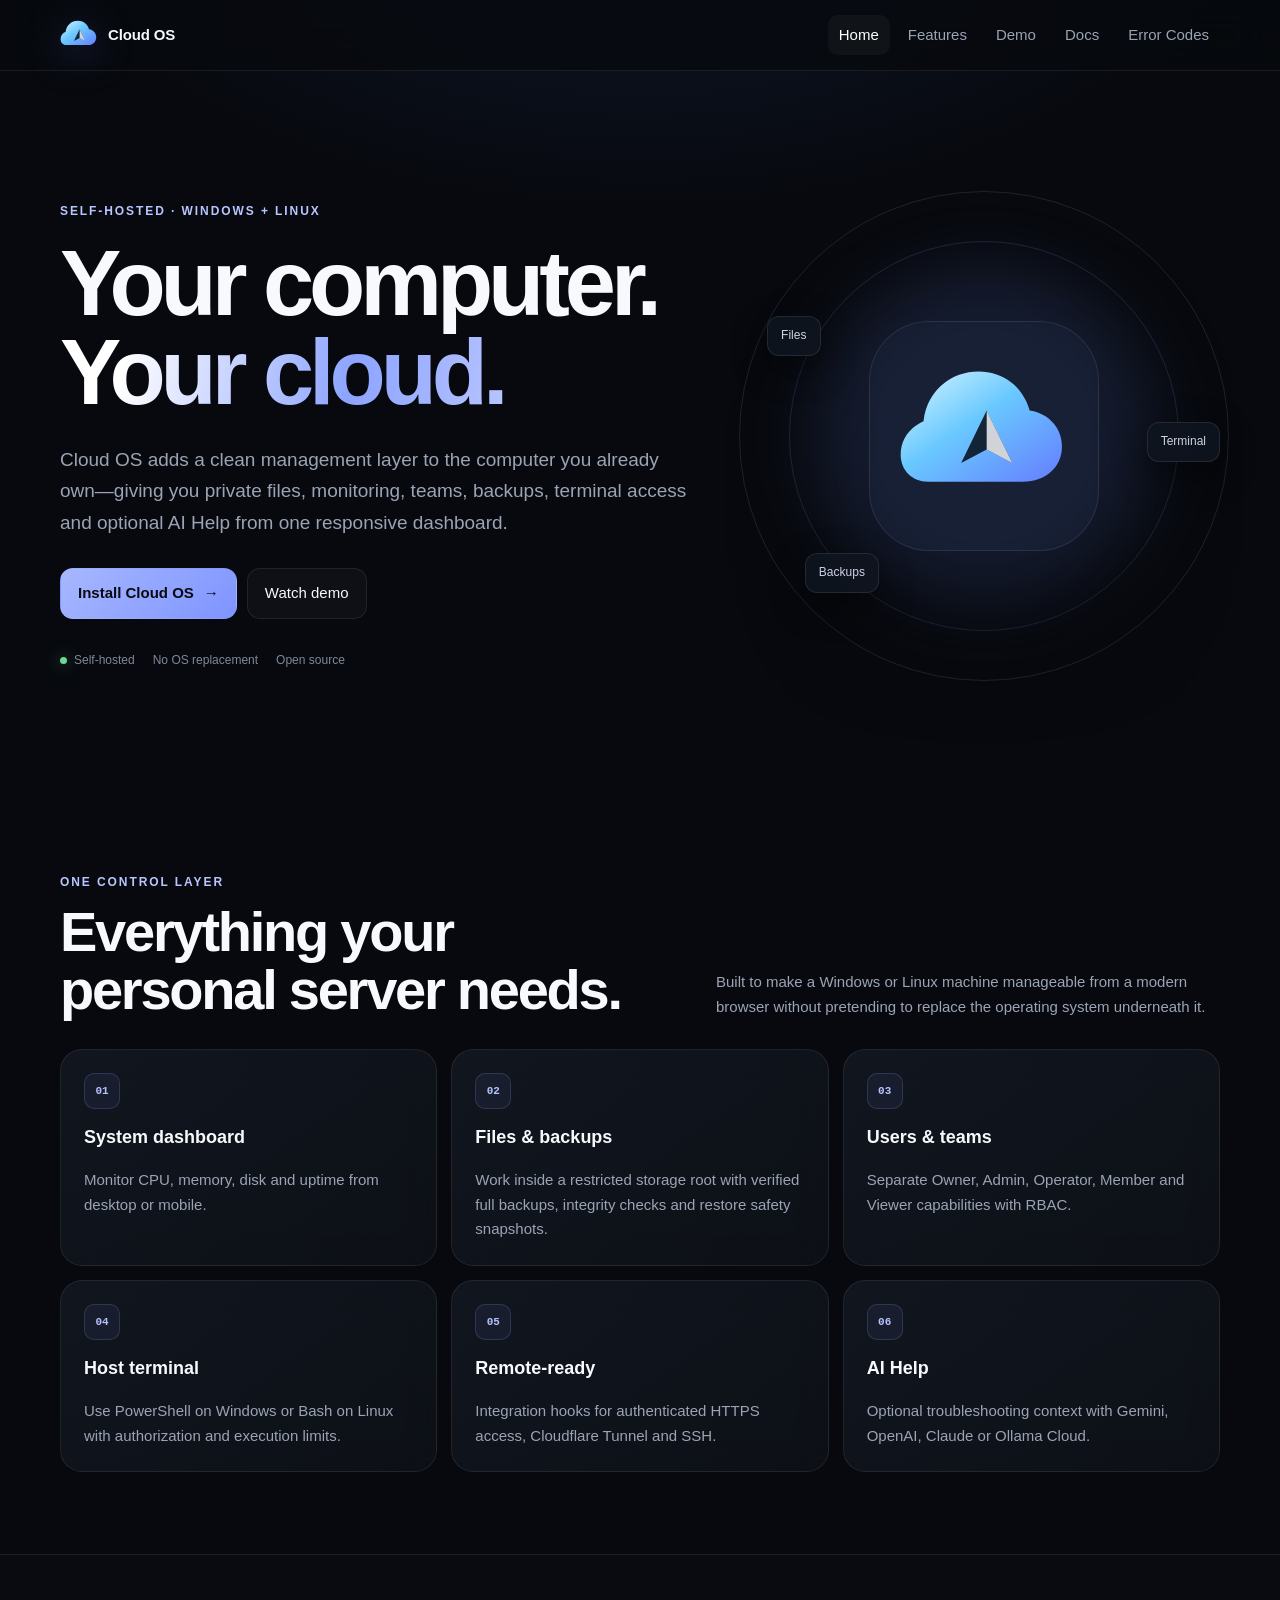
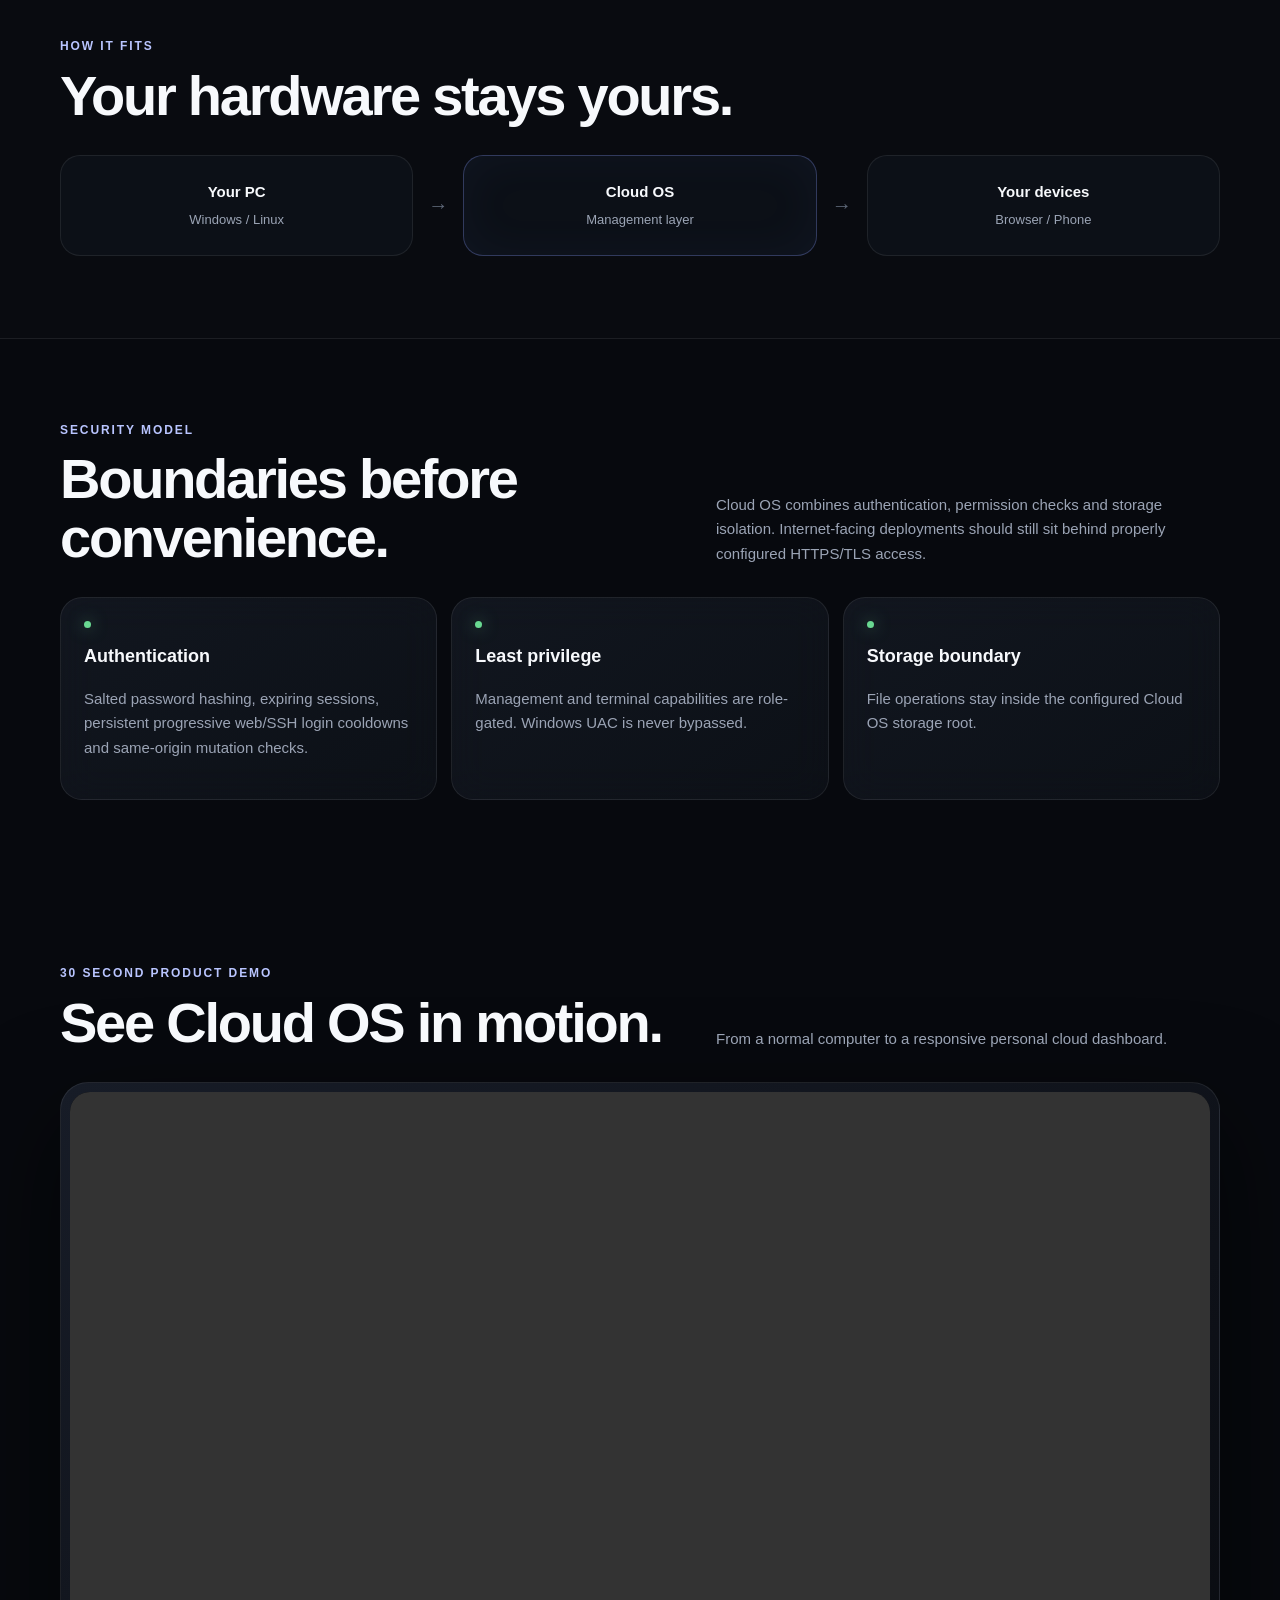
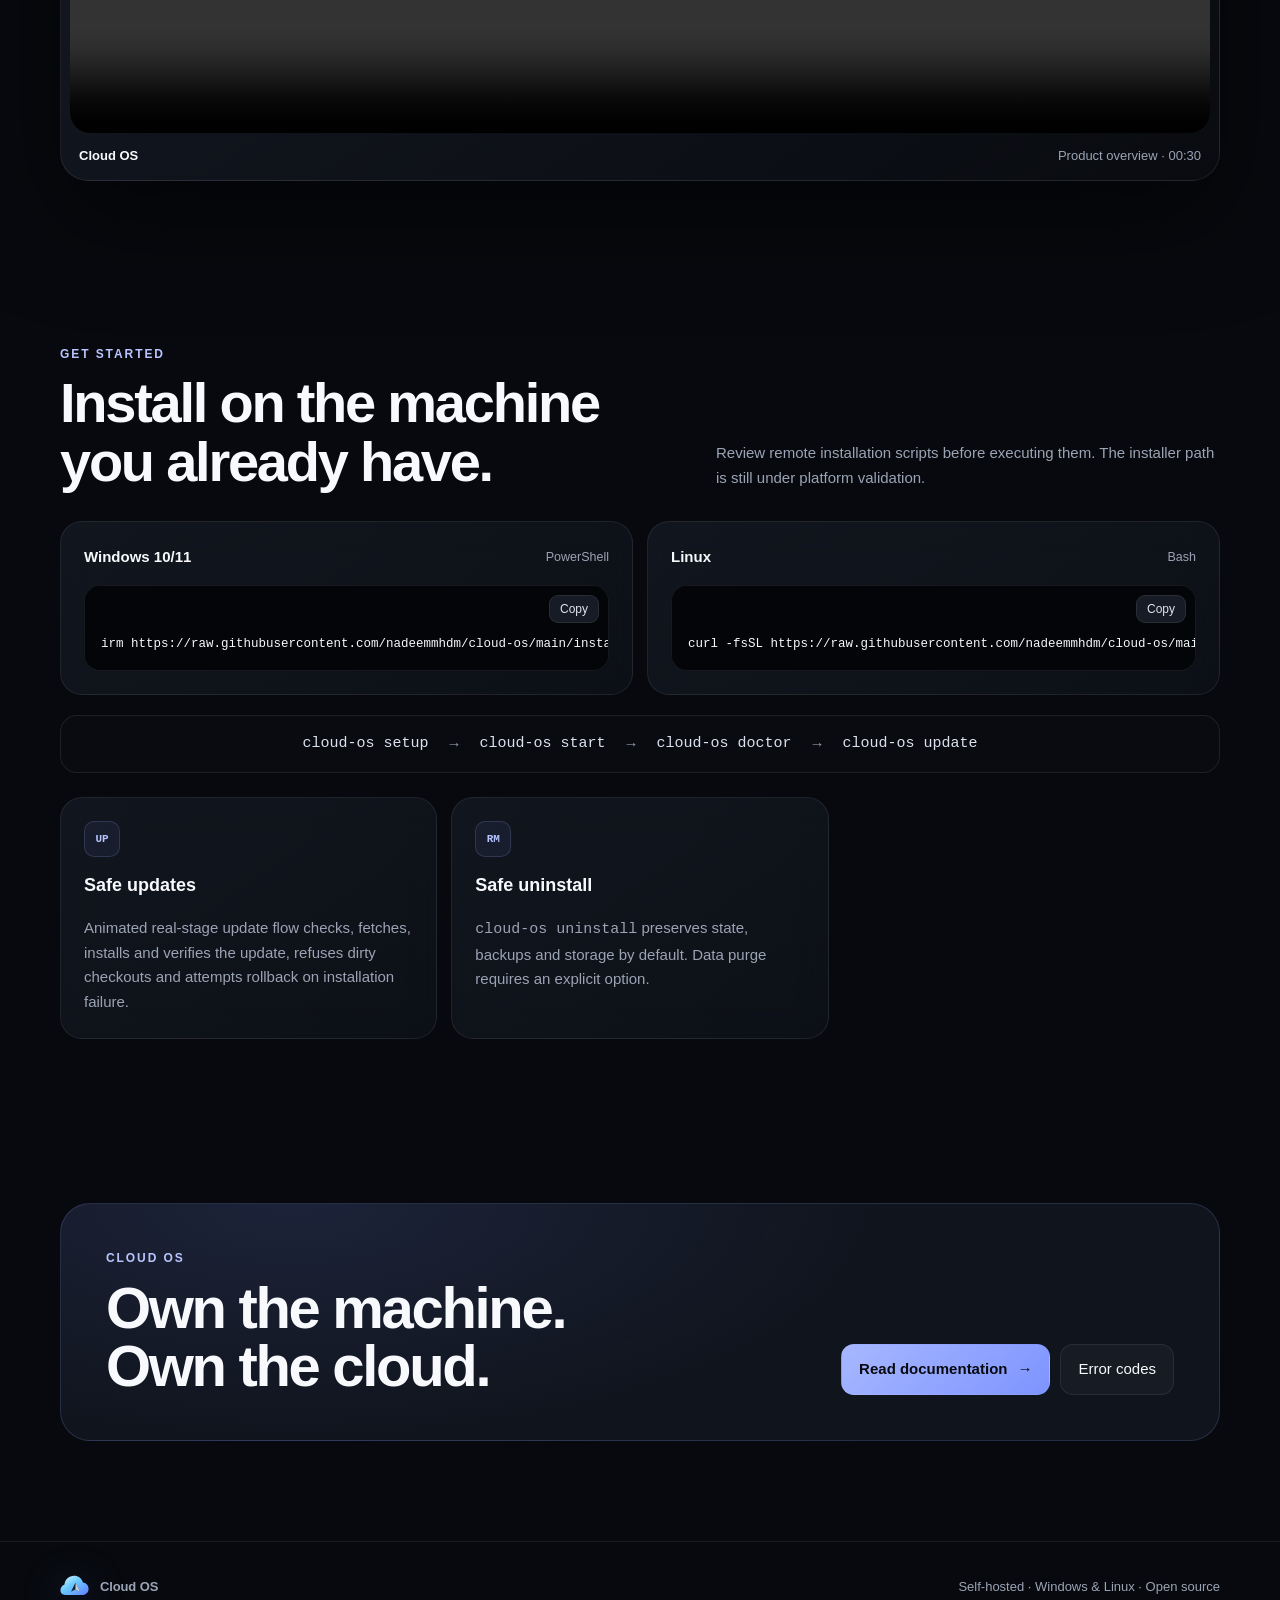
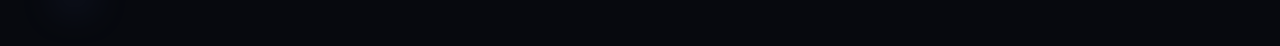
==== commit a4bd74f0: "docs: sync landing page commands and security guidance" ====
--- a/site/index.html
+++ b/site/index.html
@@ -5,15 +5,15 @@
 <main>
 <header class="hero wrap"><div class="hero-copy"><div class="eyebrow">SELF-HOSTED · WINDOWS + LINUX</div><h1>Your computer.<br><span>Your cloud.</span></h1><p>Cloud OS adds a clean management layer to the computer you already own—giving you private files, monitoring, teams, backups, terminal access and optional AI Help from one responsive dashboard.</p><div class="actions"><a class="btn primary" href="#install">Install Cloud OS <span>→</span></a><a class="btn" href="#demo">Watch demo</a></div><div class="hero-meta"><span><i></i> Self-hosted</span><span>No OS replacement</span><span>Open source</span></div></div><div class="hero-art" aria-hidden="true"><div class="orbit orbit-a"></div><div class="orbit orbit-b"></div><div class="logo-stage"><div class="logo-halo"></div><img src="assets/cloud-os-logo.svg" alt=""></div><div class="float-chip chip-a">Files</div><div class="float-chip chip-b">Terminal</div><div class="float-chip chip-c">Backups</div></div></header>
 
-<section class="reveal" id="features"><div class="wrap"><div class="section-head"><div><div class="eyebrow">ONE CONTROL LAYER</div><h2 class="section-title">Everything your personal server needs.</h2></div><p class="muted">Built to make a Windows or Linux machine manageable from a modern browser without pretending to replace the operating system underneath it.</p></div><div class="grid feature-grid"><article class="card feature-card"><span class="feature-icon">01</span><h3>System dashboard</h3><p class="muted">Monitor CPU, memory, disk and uptime from desktop or mobile.</p></article><article class="card feature-card"><span class="feature-icon">02</span><h3>Files & backups</h3><p class="muted">Work inside a restricted storage root and create on-demand backups.</p></article><article class="card feature-card"><span class="feature-icon">03</span><h3>Users & teams</h3><p class="muted">Separate Owner, Admin, Operator, Member and Viewer capabilities with RBAC.</p></article><article class="card feature-card"><span class="feature-icon">04</span><h3>Host terminal</h3><p class="muted">Use PowerShell on Windows or Bash on Linux with authorization and execution limits.</p></article><article class="card feature-card"><span class="feature-icon">05</span><h3>Remote-ready</h3><p class="muted">Integration hooks for authenticated HTTPS access, Cloudflare Tunnel and SSH.</p></article><article class="card feature-card"><span class="feature-icon">06</span><h3>AI Help</h3><p class="muted">Optional troubleshooting context with Gemini, OpenAI, Claude or Ollama Cloud.</p></article></div></div></section>
+<section class="reveal" id="features"><div class="wrap"><div class="section-head"><div><div class="eyebrow">ONE CONTROL LAYER</div><h2 class="section-title">Everything your personal server needs.</h2></div><p class="muted">Built to make a Windows or Linux machine manageable from a modern browser without pretending to replace the operating system underneath it.</p></div><div class="grid feature-grid"><article class="card feature-card"><span class="feature-icon">01</span><h3>System dashboard</h3><p class="muted">Monitor CPU, memory, disk and uptime from desktop or mobile.</p></article><article class="card feature-card"><span class="feature-icon">02</span><h3>Files & backups</h3><p class="muted">Work inside a restricted storage root with verified full backups, integrity checks and restore safety snapshots.</p></article><article class="card feature-card"><span class="feature-icon">03</span><h3>Users & teams</h3><p class="muted">Separate Owner, Admin, Operator, Member and Viewer capabilities with RBAC.</p></article><article class="card feature-card"><span class="feature-icon">04</span><h3>Host terminal</h3><p class="muted">Use PowerShell on Windows or Bash on Linux with authorization and execution limits.</p></article><article class="card feature-card"><span class="feature-icon">05</span><h3>Remote-ready</h3><p class="muted">Integration hooks for authenticated HTTPS access, Cloudflare Tunnel and SSH.</p></article><article class="card feature-card"><span class="feature-icon">06</span><h3>AI Help</h3><p class="muted">Optional troubleshooting context with Gemini, OpenAI, Claude or Ollama Cloud.</p></article></div></div></section>
 
 <section class="reveal flow-section"><div class="wrap"><div class="eyebrow">HOW IT FITS</div><h2 class="section-title">Your hardware stays yours.</h2><div class="flow"><div class="flow-node"><strong>Your PC</strong><span>Windows / Linux</span></div><b>→</b><div class="flow-node accent-node"><strong>Cloud OS</strong><span>Management layer</span></div><b>→</b><div class="flow-node"><strong>Your devices</strong><span>Browser / Phone</span></div></div></div></section>
 
-<section class="reveal" id="security"><div class="wrap"><div class="section-head"><div><div class="eyebrow">SECURITY MODEL</div><h2 class="section-title">Boundaries before convenience.</h2></div><p class="muted">Cloud OS combines authentication, permission checks and storage isolation. Internet-facing deployments should still sit behind properly configured HTTPS/TLS access.</p></div><div class="grid security-grid"><article class="card"><span class="status-dot"></span><h3>Authentication</h3><p class="muted">Salted password hashing, expiring sessions, login throttling and same-origin mutation checks.</p></article><article class="card"><span class="status-dot"></span><h3>Least privilege</h3><p class="muted">Management and terminal capabilities are role-gated. Windows UAC is never bypassed.</p></article><article class="card"><span class="status-dot"></span><h3>Storage boundary</h3><p class="muted">File operations stay inside the configured Cloud OS storage root.</p></article></div></div></section>
+<section class="reveal" id="security"><div class="wrap"><div class="section-head"><div><div class="eyebrow">SECURITY MODEL</div><h2 class="section-title">Boundaries before convenience.</h2></div><p class="muted">Cloud OS combines authentication, permission checks and storage isolation. Internet-facing deployments should still sit behind properly configured HTTPS/TLS access.</p></div><div class="grid security-grid"><article class="card"><span class="status-dot"></span><h3>Authentication</h3><p class="muted">Salted password hashing, expiring sessions, persistent progressive web/SSH login cooldowns and same-origin mutation checks.</p></article><article class="card"><span class="status-dot"></span><h3>Least privilege</h3><p class="muted">Management and terminal capabilities are role-gated. Windows UAC is never bypassed.</p></article><article class="card"><span class="status-dot"></span><h3>Storage boundary</h3><p class="muted">File operations stay inside the configured Cloud OS storage root.</p></article></div></div></section>
 
 <section class="reveal" id="demo"><div class="wrap"><div class="section-head"><div><div class="eyebrow">30 SECOND PRODUCT DEMO</div><h2 class="section-title">See Cloud OS in motion.</h2></div><p class="muted">From a normal computer to a responsive personal cloud dashboard.</p></div><div class="video-shell"><video class="demo-video" controls playsinline preload="metadata" aria-label="Cloud OS product demo"><source src="assets/cloud-os-demo.mov" type="video/quicktime">This browser cannot play the MOV demo. Try Safari or a QuickTime-compatible browser.</video><div class="video-caption"><strong>Cloud OS</strong><span class="muted">Product overview · 00:30</span></div></div></div></section>
 
-<section class="reveal" id="install"><div class="wrap"><div class="section-head"><div><div class="eyebrow">GET STARTED</div><h2 class="section-title">Install on the machine you already have.</h2></div><p class="muted">Review remote installation scripts before executing them. The installer path is still under platform validation.</p></div><div class="install-grid"><article class="card"><div class="install-label"><span>Windows 10/11</span><small>PowerShell</small></div><div class="code"><button class="copy-btn" type="button">Copy</button><span class="code-text">irm https://raw.githubusercontent.com/nadeemmhdm/cloud-os/main/install.ps1 | iex</span></div></article><article class="card"><div class="install-label"><span>Linux</span><small>Bash</small></div><div class="code"><button class="copy-btn" type="button">Copy</button><span class="code-text">curl -fsSL https://raw.githubusercontent.com/nadeemmhdm/cloud-os/main/install.sh | bash</span></div></article></div><div class="command-strip"><code>cloud-os setup</code><span>→</span><code>cloud-os start</code><span>→</span><code>cloud-os doctor</code></div></div></section>
+<section class="reveal" id="install"><div class="wrap"><div class="section-head"><div><div class="eyebrow">GET STARTED</div><h2 class="section-title">Install on the machine you already have.</h2></div><p class="muted">Review remote installation scripts before executing them. The installer path is still under platform validation.</p></div><div class="install-grid"><article class="card"><div class="install-label"><span>Windows 10/11</span><small>PowerShell</small></div><div class="code"><button class="copy-btn" type="button">Copy</button><span class="code-text">irm https://raw.githubusercontent.com/nadeemmhdm/cloud-os/main/install.ps1 | iex</span></div></article><article class="card"><div class="install-label"><span>Linux</span><small>Bash</small></div><div class="code"><button class="copy-btn" type="button">Copy</button><span class="code-text">curl -fsSL https://raw.githubusercontent.com/nadeemmhdm/cloud-os/main/install.sh | bash</span></div></article></div><div class="command-strip"><code>cloud-os setup</code><span>→</span><code>cloud-os start</code><span>→</span><code>cloud-os doctor</code><span>→</span><code>cloud-os update</code></div><div class="grid feature-grid" style="margin-top:24px"><article class="card feature-card"><span class="feature-icon">UP</span><h3>Safe updates</h3><p class="muted">Animated real-stage update flow checks, fetches, installs and verifies the update, refuses dirty checkouts and attempts rollback on installation failure.</p></article><article class="card feature-card"><span class="feature-icon">RM</span><h3>Safe uninstall</h3><p class="muted"><code>cloud-os uninstall</code> preserves state, backups and storage by default. Data purge requires an explicit option.</p></article></div></div></section>
 
 <section class="reveal final-cta"><div class="wrap"><div class="cta-panel"><div><div class="eyebrow">CLOUD OS</div><h2>Own the machine.<br>Own the cloud.</h2></div><div class="actions"><a class="btn primary" href="docs.html">Read documentation <span>→</span></a><a class="btn" href="errors.html">Error codes</a></div></div></div></section>
 </main>
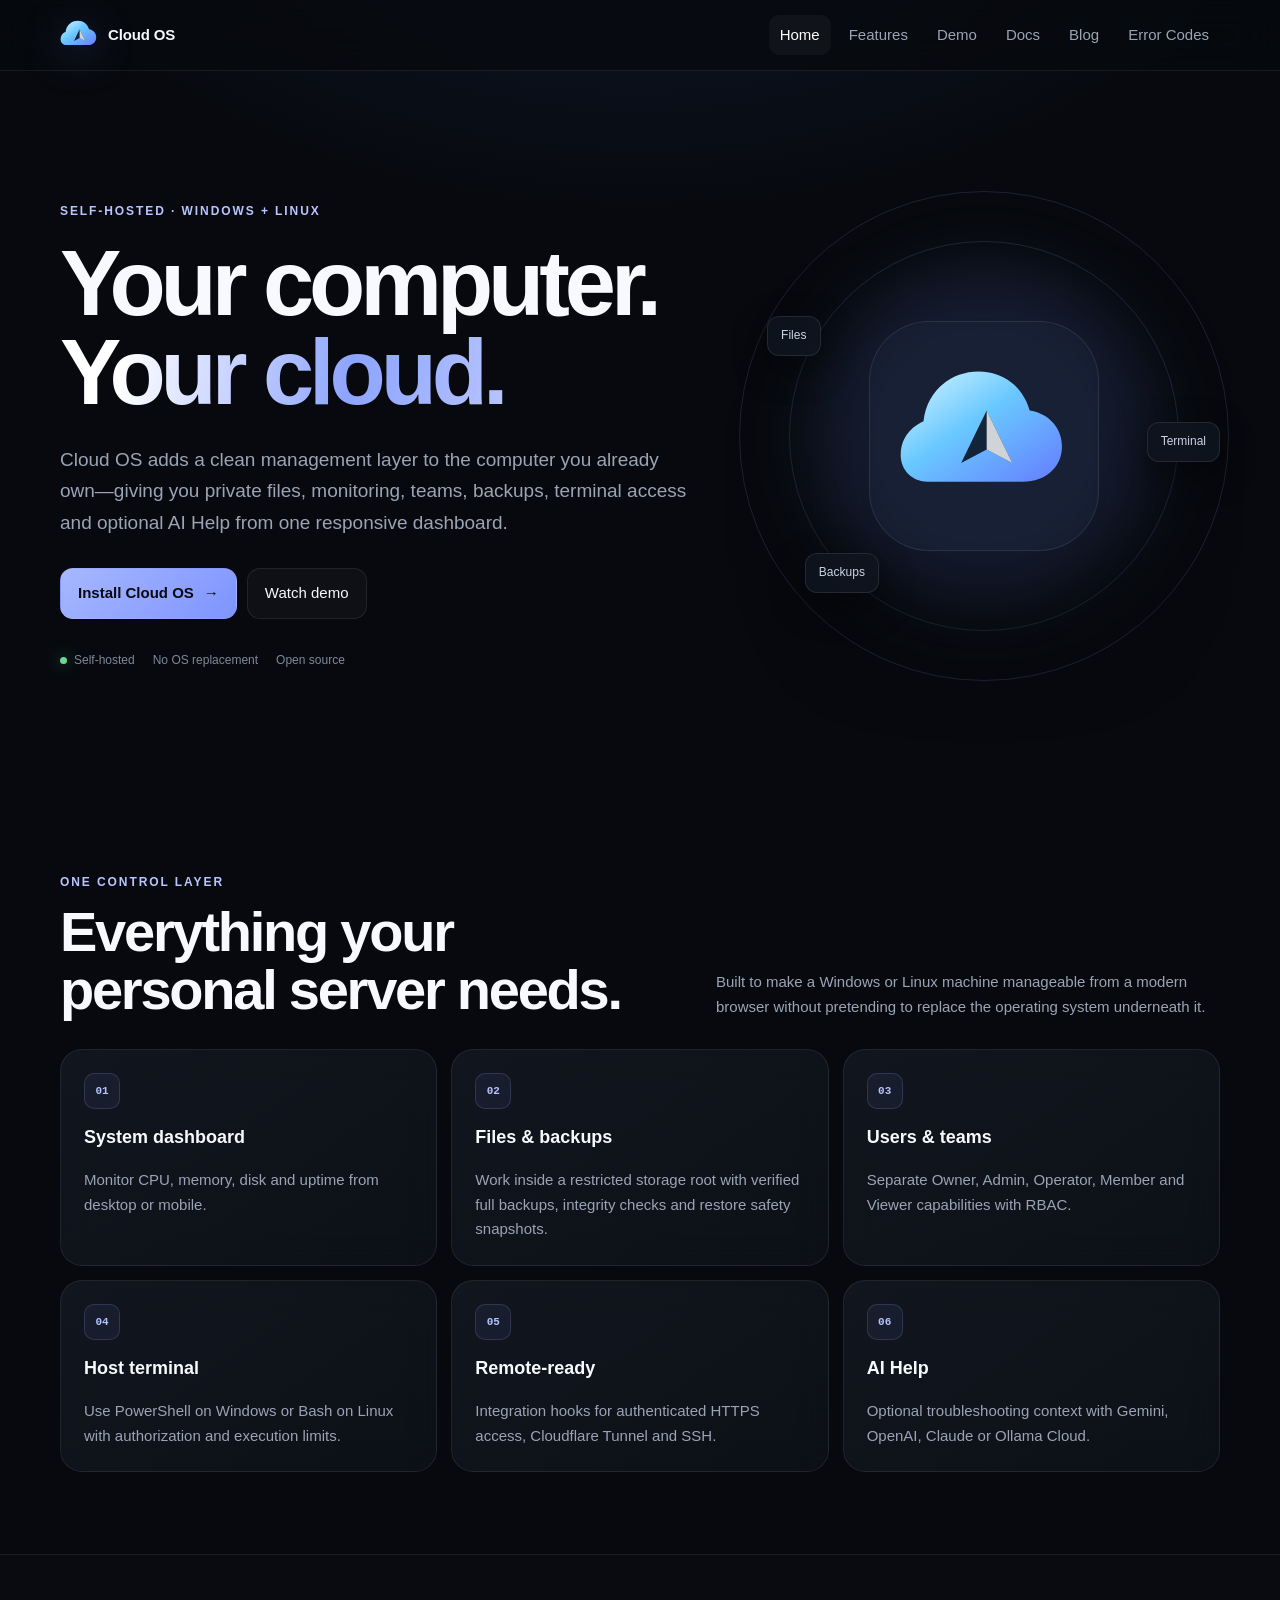
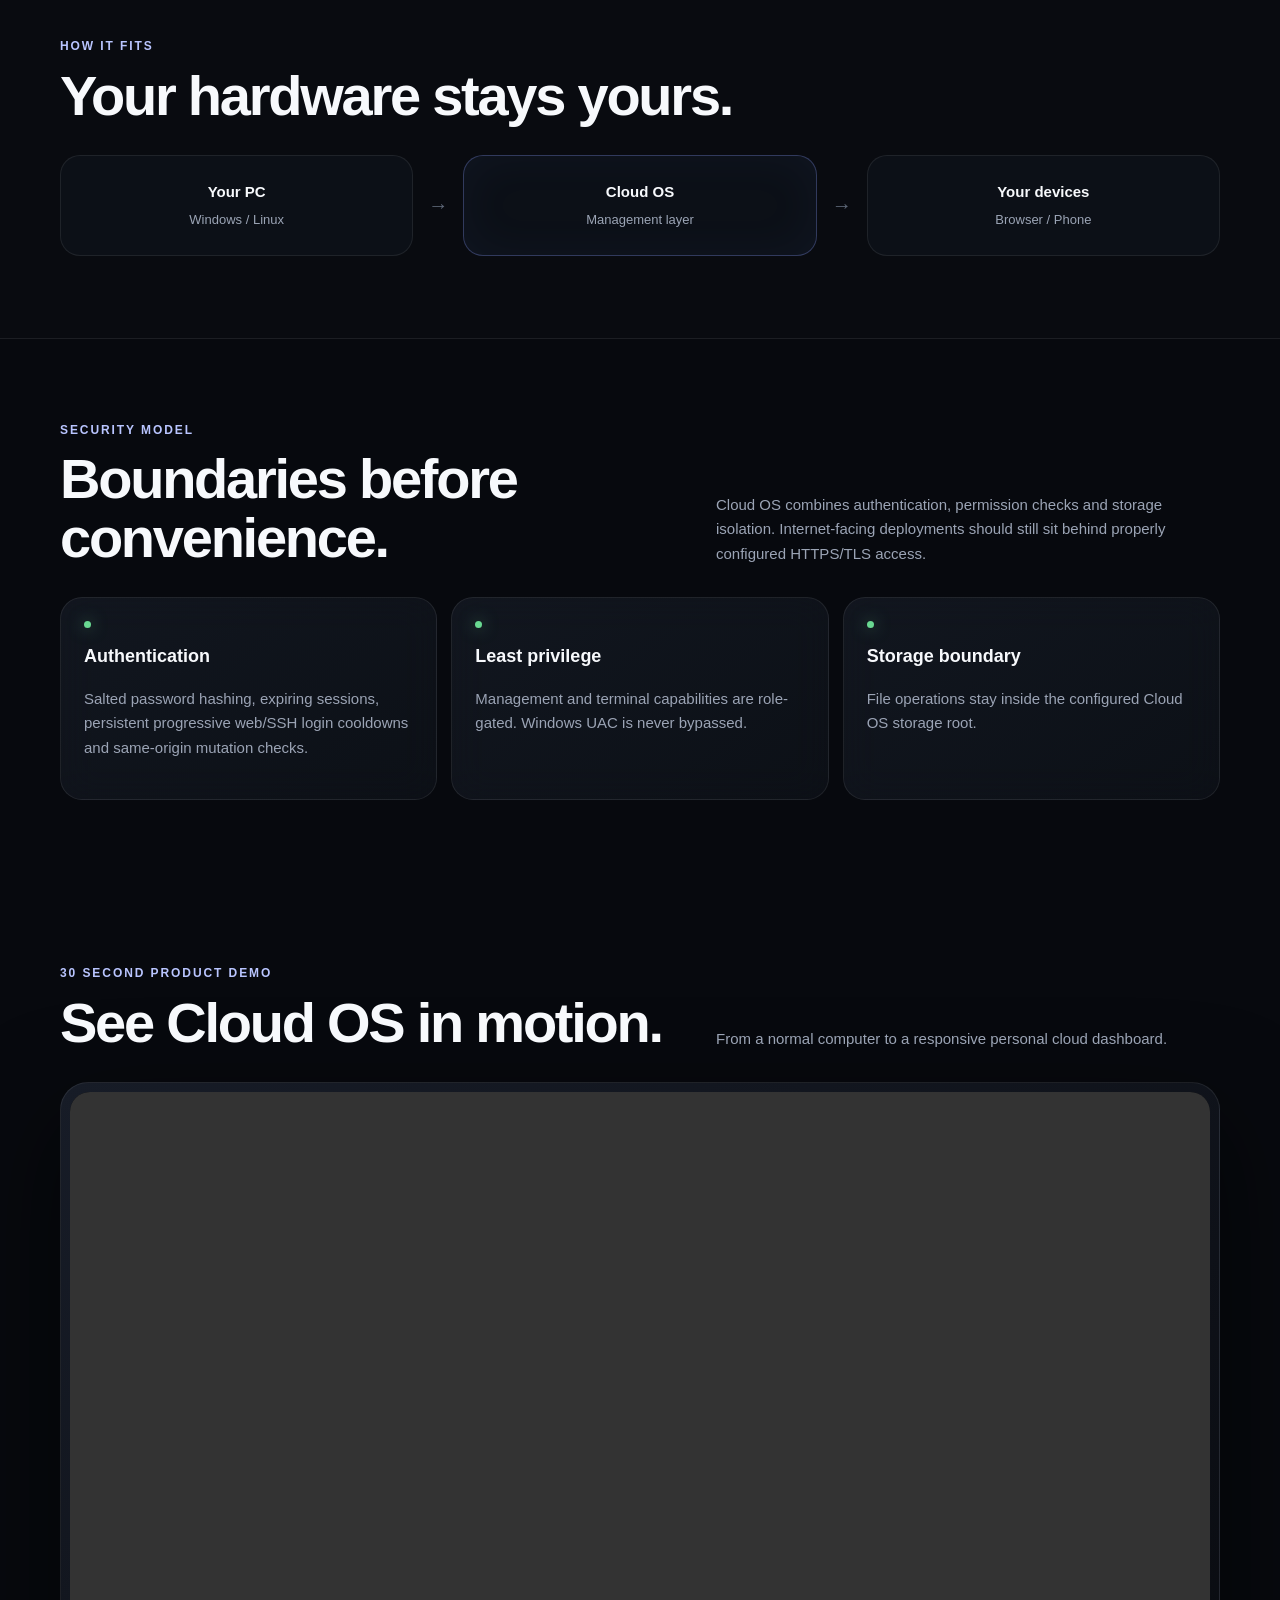
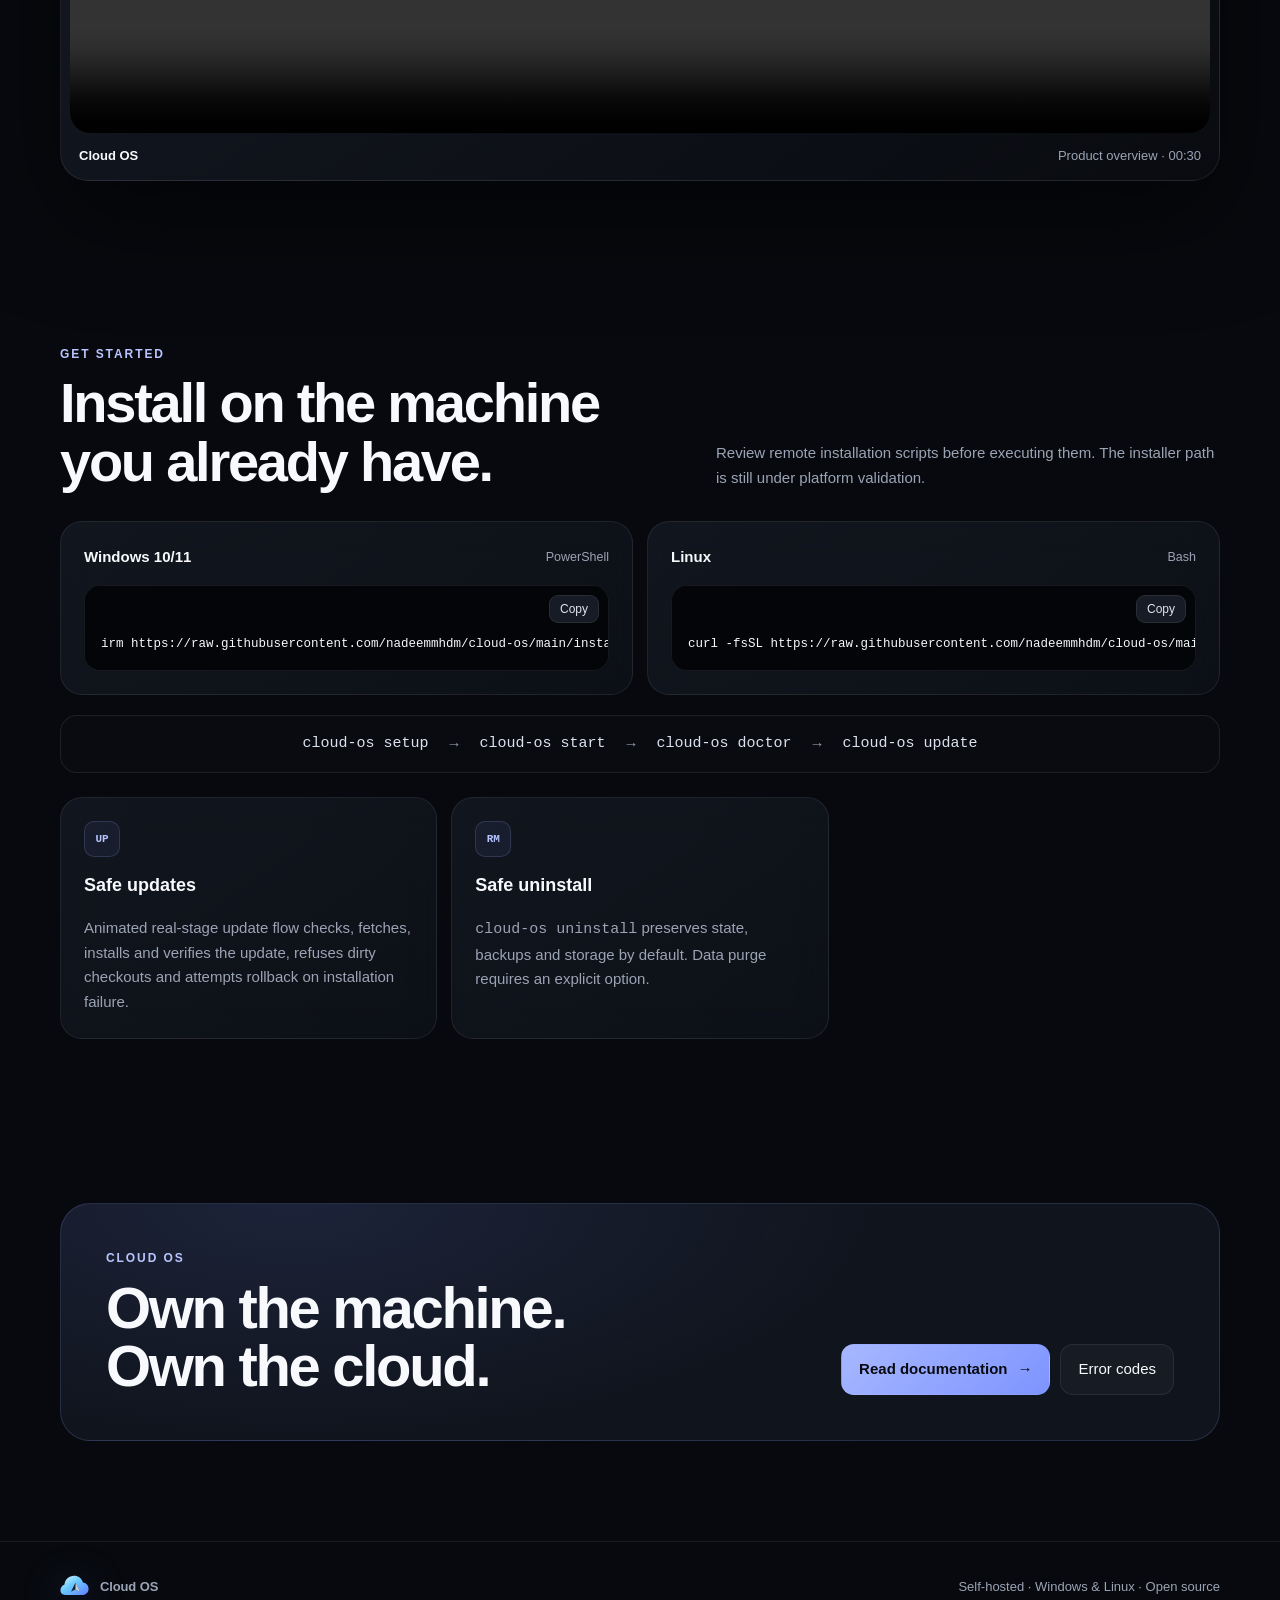
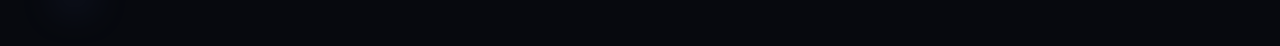
==== commit a1dd2183: "feat: link Cloud OS blog from landing page" ====
--- a/site/index.html
+++ b/site/index.html
@@ -1,7 +1,7 @@
 <!doctype html>
 <html lang="en"><head><meta charset="utf-8"><meta name="viewport" content="width=device-width,initial-scale=1"><meta name="description" content="Cloud OS — a lightweight self-hosted personal cloud management layer for Windows and Linux."><meta name="theme-color" content="#07090e"><title>Cloud OS — Your computer. Your cloud.</title><link rel="stylesheet" href="assets/style.css"></head>
 <body>
-<nav class="nav"><div class="wrap nav-inner"><a class="brand" href="./" aria-label="Cloud OS home"><img class="logo" src="assets/cloud-os-logo.svg" alt=""><span>Cloud OS</span></a><button class="menu-btn" type="button" aria-label="Open navigation" aria-expanded="false"><span></span></button><div class="links"><a class="active" href="./">Home</a><a href="#features">Features</a><a href="#demo">Demo</a><a href="docs.html">Docs</a><a href="errors.html">Error Codes</a></div></div></nav>
+<nav class="nav"><div class="wrap nav-inner"><a class="brand" href="./" aria-label="Cloud OS home"><img class="logo" src="assets/cloud-os-logo.svg" alt=""><span>Cloud OS</span></a><button class="menu-btn" type="button" aria-label="Open navigation" aria-expanded="false"><span></span></button><div class="links"><a class="active" href="./">Home</a><a href="#features">Features</a><a href="#demo">Demo</a><a href="docs.html">Docs</a><a href="blog.html">Blog</a><a href="errors.html">Error Codes</a></div></div></nav>
 <main>
 <header class="hero wrap"><div class="hero-copy"><div class="eyebrow">SELF-HOSTED · WINDOWS + LINUX</div><h1>Your computer.<br><span>Your cloud.</span></h1><p>Cloud OS adds a clean management layer to the computer you already own—giving you private files, monitoring, teams, backups, terminal access and optional AI Help from one responsive dashboard.</p><div class="actions"><a class="btn primary" href="#install">Install Cloud OS <span>→</span></a><a class="btn" href="#demo">Watch demo</a></div><div class="hero-meta"><span><i></i> Self-hosted</span><span>No OS replacement</span><span>Open source</span></div></div><div class="hero-art" aria-hidden="true"><div class="orbit orbit-a"></div><div class="orbit orbit-b"></div><div class="logo-stage"><div class="logo-halo"></div><img src="assets/cloud-os-logo.svg" alt=""></div><div class="float-chip chip-a">Files</div><div class="float-chip chip-b">Terminal</div><div class="float-chip chip-c">Backups</div></div></header>
 
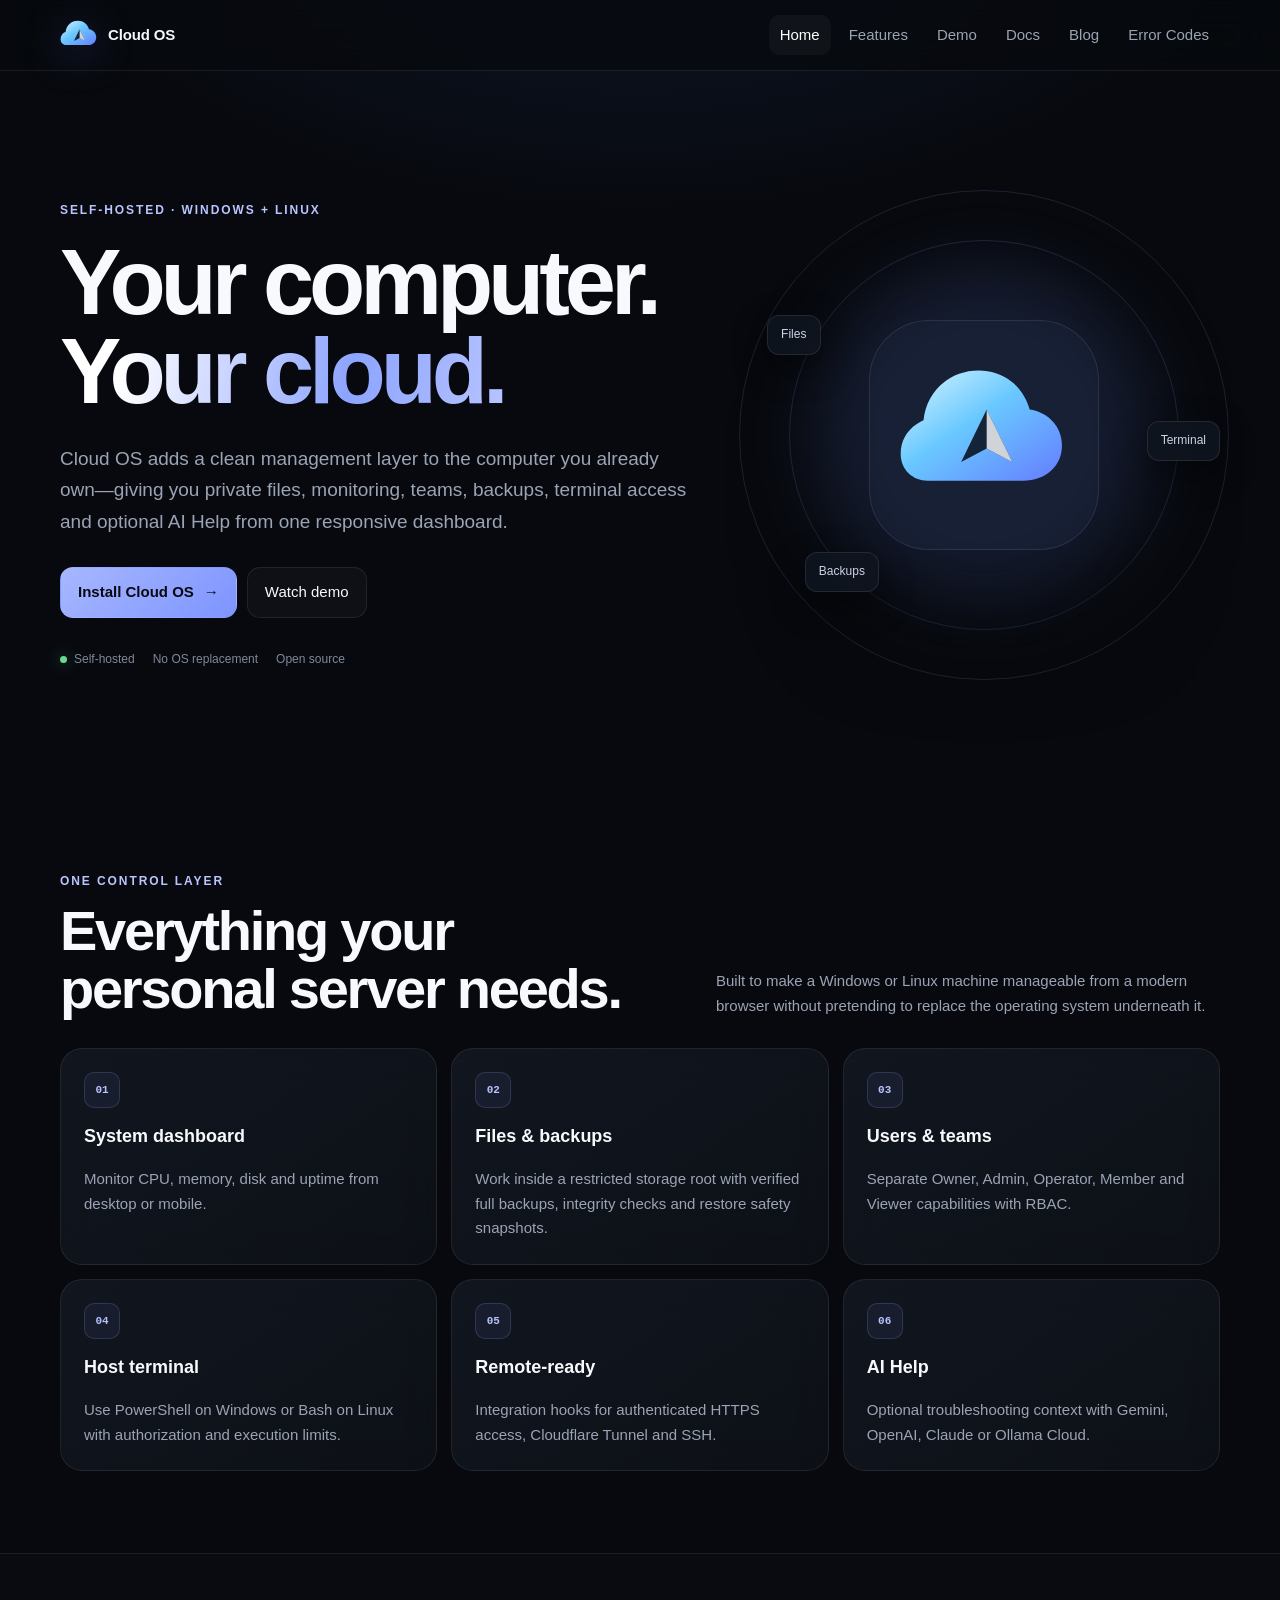
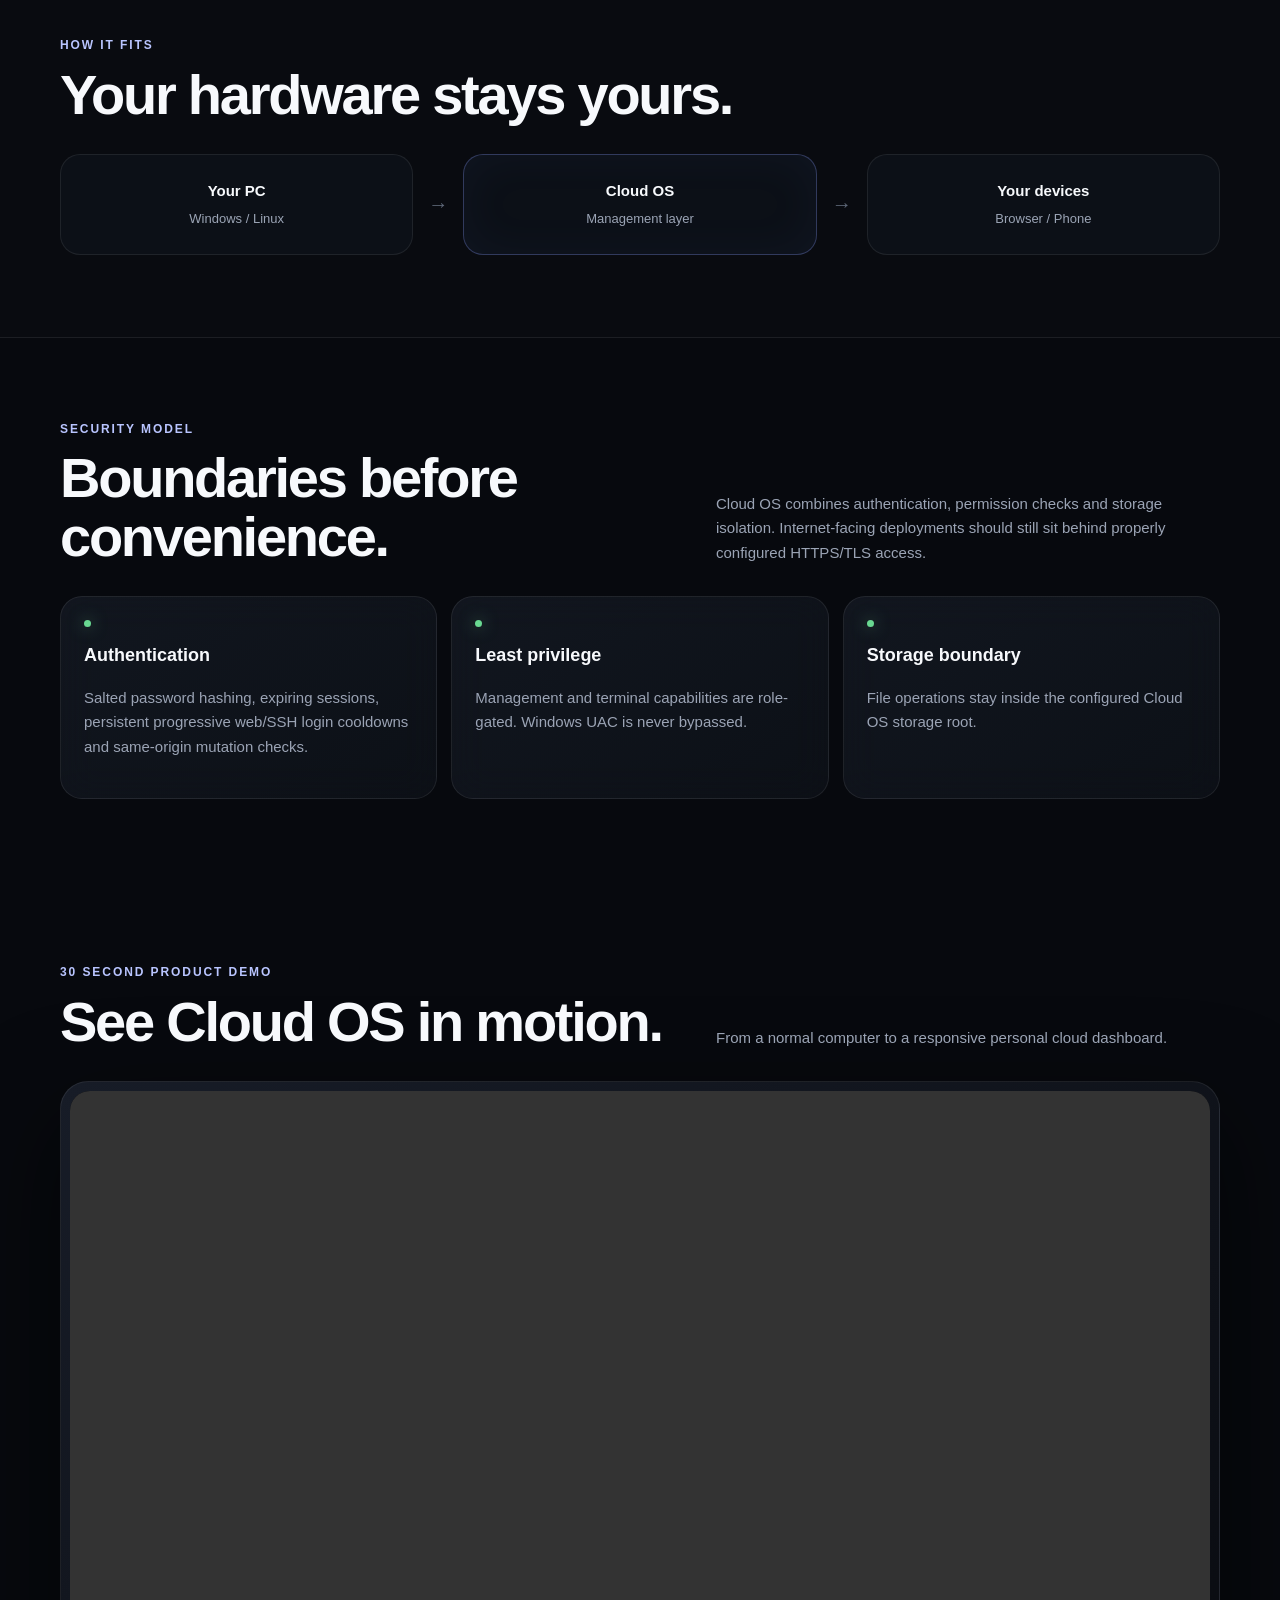
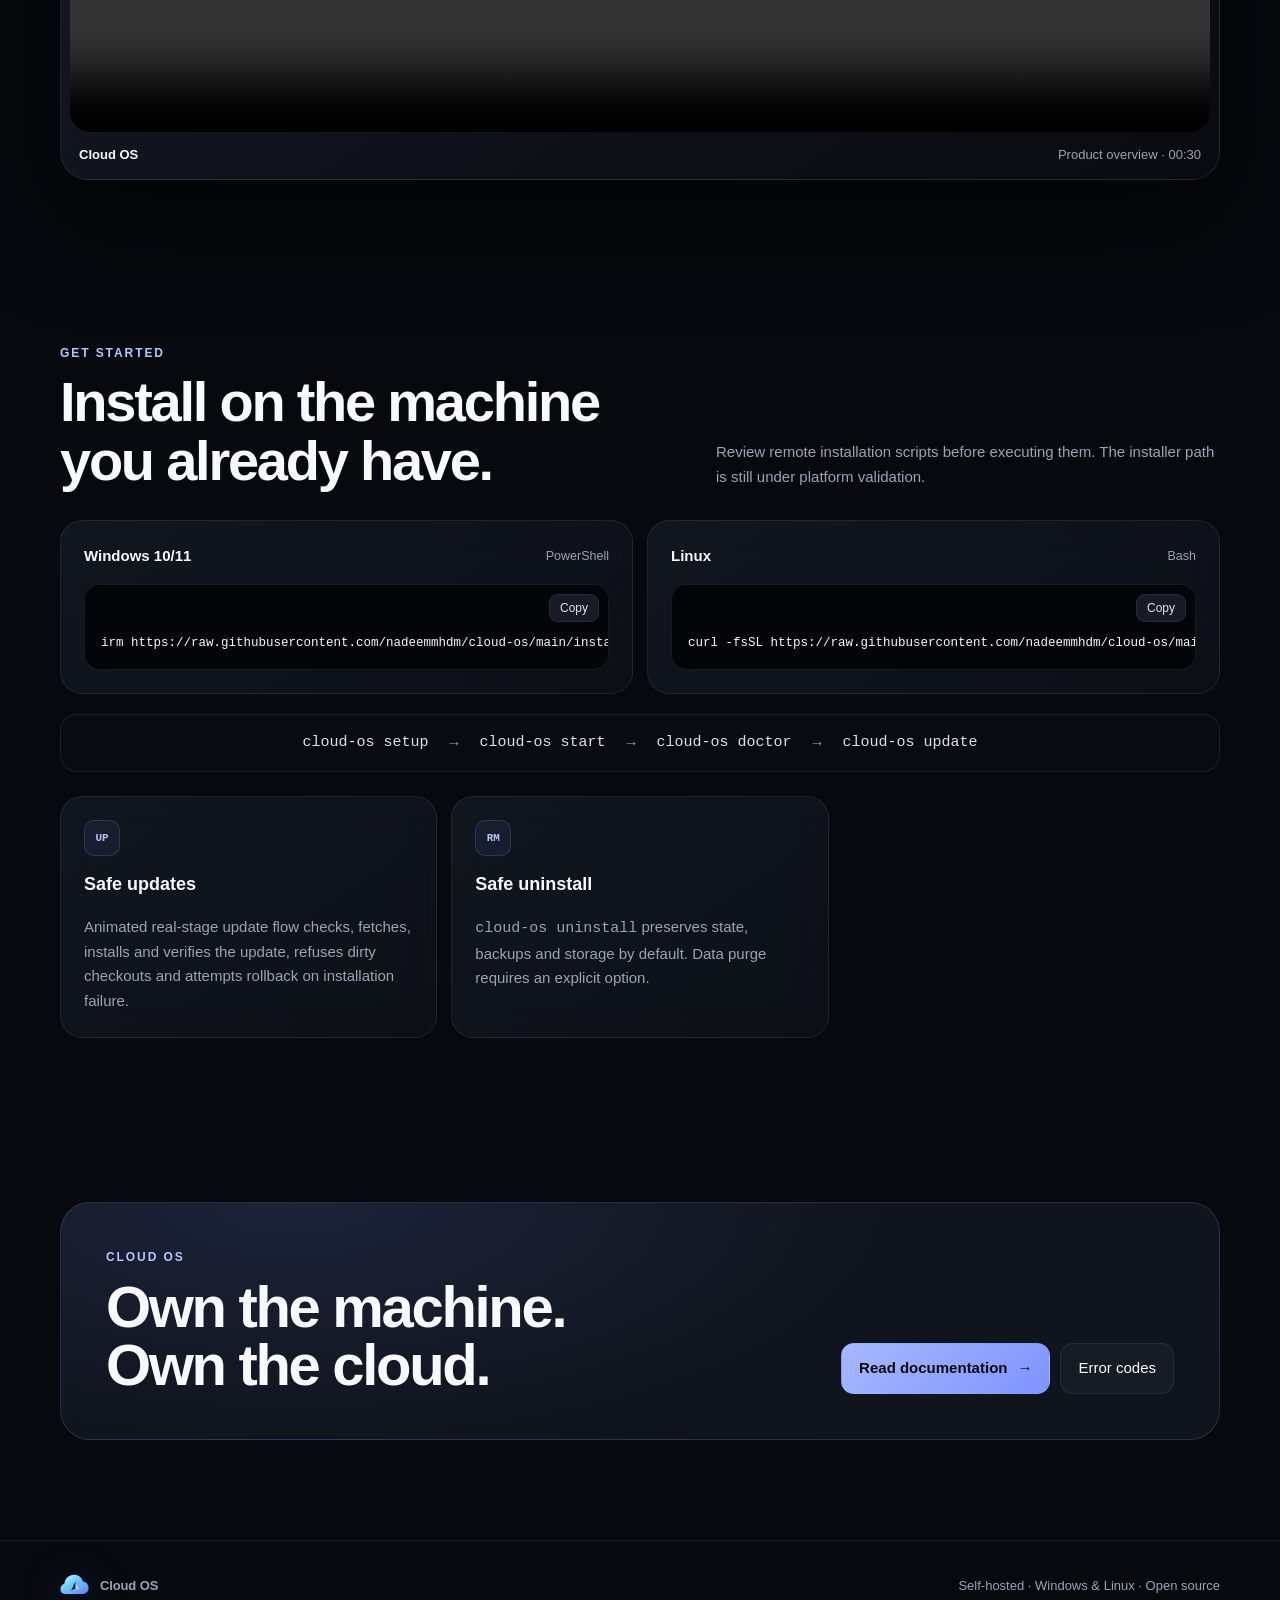
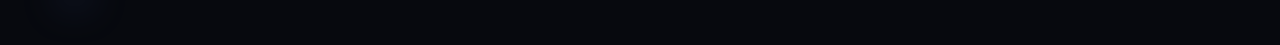
==== commit c996a7fe: "feat: unify site navigation and make blog posts readable" ====
--- a/site/index.html
+++ b/site/index.html
@@ -1,7 +1,7 @@
 <!doctype html>
 <html lang="en"><head><meta charset="utf-8"><meta name="viewport" content="width=device-width,initial-scale=1"><meta name="description" content="Cloud OS — a lightweight self-hosted personal cloud management layer for Windows and Linux."><meta name="theme-color" content="#07090e"><title>Cloud OS — Your computer. Your cloud.</title><link rel="stylesheet" href="assets/style.css"></head>
 <body>
-<nav class="nav"><div class="wrap nav-inner"><a class="brand" href="./" aria-label="Cloud OS home"><img class="logo" src="assets/cloud-os-logo.svg" alt=""><span>Cloud OS</span></a><button class="menu-btn" type="button" aria-label="Open navigation" aria-expanded="false"><span></span></button><div class="links"><a class="active" href="./">Home</a><a href="#features">Features</a><a href="#demo">Demo</a><a href="docs.html">Docs</a><a href="blog.html">Blog</a><a href="errors.html">Error Codes</a></div></div></nav>
+<nav class="nav"><div class="wrap nav-inner"><a class="brand" href="./" aria-label="Cloud OS home"><img class="logo" src="assets/cloud-os-logo.svg" alt=""><span>Cloud OS</span></a><button class="menu-btn" type="button" aria-label="Open navigation" aria-expanded="false"><span></span></button><div class="links"><a class="active" href="./">Home</a><a href="./#features">Features</a><a href="./#demo">Demo</a><a href="docs.html">Docs</a><a href="blog.html">Blog</a><a href="errors.html">Error Codes</a></div></div></nav>
 <main>
 <header class="hero wrap"><div class="hero-copy"><div class="eyebrow">SELF-HOSTED · WINDOWS + LINUX</div><h1>Your computer.<br><span>Your cloud.</span></h1><p>Cloud OS adds a clean management layer to the computer you already own—giving you private files, monitoring, teams, backups, terminal access and optional AI Help from one responsive dashboard.</p><div class="actions"><a class="btn primary" href="#install">Install Cloud OS <span>→</span></a><a class="btn" href="#demo">Watch demo</a></div><div class="hero-meta"><span><i></i> Self-hosted</span><span>No OS replacement</span><span>Open source</span></div></div><div class="hero-art" aria-hidden="true"><div class="orbit orbit-a"></div><div class="orbit orbit-b"></div><div class="logo-stage"><div class="logo-halo"></div><img src="assets/cloud-os-logo.svg" alt=""></div><div class="float-chip chip-a">Files</div><div class="float-chip chip-b">Terminal</div><div class="float-chip chip-c">Backups</div></div></header>
 
--- a/site/assets/style.css
+++ b/site/assets/style.css
@@ -1,4 +1,4 @@
-:root{color-scheme:dark;--bg:#07090e;--panel:#11151dcc;--panel2:#171c27;--line:#ffffff14;--line2:#ffffff25;--text:#f7f9fc;--muted:#9ba4b5;--accent:#8fa5ff;--accent2:#6d7cff;--good:#69d891}*{box-sizing:border-box}html{scroll-behavior:smooth;max-width:100%;overflow-x:hidden}body{margin:0;max-width:100%;overflow-x:hidden;background:radial-gradient(900px 520px at 50% -150px,#243c7255,transparent 70%),var(--bg);color:var(--text);font:15px/1.65 -apple-system,BlinkMacSystemFont,"Segoe UI",sans-serif}a{color:inherit;text-decoration:none}.wrap{width:min(1160px,calc(100% - 40px));max-width:100%;margin:auto;min-width:0}.nav{position:sticky;top:0;z-index:50;background:#07090ec7;border-bottom:1px solid var(--line);backdrop-filter:blur(24px);-webkit-backdrop-filter:blur(24px)}.nav-inner,.nav .wrap{height:70px;display:flex;align-items:center;justify-content:space-between}.brand{display:flex;align-items:center;gap:10px;font-weight:780;letter-spacing:-.01em}.logo{width:38px;height:38px;object-fit:cover;border-radius:11px;display:block;filter:drop-shadow(0 8px 20px #6687ff45)}.small-logo{width:30px;height:30px;border-radius:8px}.links{display:flex;align-items:center;gap:7px;color:var(--muted)}.links a{padding:8px 11px;border-radius:10px;transition:.2s}.links a:hover,.links a.active{color:#fff;background:#ffffff09}.menu-btn{display:none;width:42px;height:42px;border:1px solid var(--line);border-radius:13px;background:#ffffff08;color:#fff;align-items:center;justify-content:center;cursor:pointer}.menu-btn span,.menu-btn:before,.menu-btn:after{content:"";display:block;width:18px;height:2px;background:currentColor;border-radius:4px;transition:.25s}.menu-btn span{margin:4px 0}.menu-btn.open span{opacity:0}.menu-btn.open:before{transform:translateY(6px) rotate(45deg)}.menu-btn.open:after{transform:translateY(-6px) rotate(-45deg)}
+:root{color-scheme:dark;--bg:#07090e;--panel:#11151dcc;--panel2:#171c27;--line:#ffffff14;--line2:#ffffff25;--text:#f7f9fc;--muted:#9ba4b5;--accent:#8fa5ff;--accent2:#6d7cff;--good:#69d891}*{box-sizing:border-box}html{scroll-behavior:smooth;scroll-padding-top:86px;max-width:100%;overflow-x:hidden}body{margin:0;max-width:100%;overflow-x:hidden;background:radial-gradient(900px 520px at 50% -150px,#243c7255,transparent 70%),var(--bg);color:var(--text);font:15px/1.65 -apple-system,BlinkMacSystemFont,"Segoe UI",sans-serif}a{color:inherit;text-decoration:none}main{padding-top:70px}.wrap{width:min(1160px,calc(100% - 40px));max-width:100%;margin:auto;min-width:0}.nav{position:fixed;top:0;left:0;right:0;width:100%;z-index:100;background:#07090ec7;border-bottom:1px solid var(--line);backdrop-filter:blur(24px);-webkit-backdrop-filter:blur(24px)}.nav-inner,.nav .wrap{height:70px;display:flex;align-items:center;justify-content:space-between}.brand{display:flex;align-items:center;gap:10px;font-weight:780;letter-spacing:-.01em}.logo{width:38px;height:38px;object-fit:cover;border-radius:11px;display:block;filter:drop-shadow(0 8px 20px #6687ff45)}.small-logo{width:30px;height:30px;border-radius:8px}.links{display:flex;align-items:center;gap:7px;color:var(--muted)}.links a{padding:8px 11px;border-radius:10px;transition:.2s}.links a:hover,.links a.active{color:#fff;background:#ffffff09}.menu-btn{display:none;width:42px;height:42px;border:1px solid var(--line);border-radius:13px;background:#ffffff08;color:#fff;align-items:center;justify-content:center;cursor:pointer}.menu-btn span,.menu-btn:before,.menu-btn:after{content:"";display:block;width:18px;height:2px;background:currentColor;border-radius:4px;transition:.25s}.menu-btn span{margin:4px 0}.menu-btn.open span{opacity:0}.menu-btn.open:before{transform:translateY(6px) rotate(45deg)}.menu-btn.open:after{transform:translateY(-6px) rotate(-45deg)}
 .hero{min-height:720px;padding:100px 0 90px;display:grid;grid-template-columns:minmax(0,1.15fr) minmax(360px,.85fr);gap:50px;align-items:center}.hero-copy{position:relative;z-index:2}.eyebrow{font-size:12px;letter-spacing:.16em;color:#b9c5ff;font-weight:800}.hero h1{font-size:clamp(54px,7.4vw,92px);line-height:.96;letter-spacing:-.055em;margin:18px 0 28px}.hero h1 span{background:linear-gradient(100deg,#fff 15%,#8da4ff 65%,#b7c4ff);-webkit-background-clip:text;background-clip:text;color:transparent}.hero p{font-size:19px;color:var(--muted);max-width:690px}.actions{display:flex;gap:10px;flex-wrap:wrap;margin-top:30px}.btn{display:inline-flex;align-items:center;gap:10px;padding:12px 17px;border-radius:13px;border:1px solid var(--line);background:#ffffff08;transition:transform .2s,border-color .2s,background .2s}.btn:hover{transform:translateY(-2px);border-color:var(--line2);background:#ffffff0e}.primary{background:linear-gradient(135deg,#a7b7ff,#7e94ff);color:#080a0f;border-color:transparent;font-weight:750}.primary:hover{background:linear-gradient(135deg,#b4c1ff,#8aa0ff)}.hero-meta{display:flex;gap:18px;flex-wrap:wrap;margin-top:32px;color:#7f8999;font-size:12px}.hero-meta span{display:flex;align-items:center;gap:7px}.hero-meta i,.status-dot{width:7px;height:7px;border-radius:50%;background:var(--good);box-shadow:0 0 16px #69d89199}.hero-art{position:relative;min-height:460px;display:grid;place-items:center}.logo-stage{position:relative;z-index:3;width:230px;height:230px;padding:28px;border:1px solid #ffffff18;border-radius:60px;background:#0d1119aa;box-shadow:0 50px 120px #0009;backdrop-filter:blur(18px);animation:float 5s ease-in-out infinite}.logo-stage img{width:100%;height:100%;object-fit:cover;border-radius:42px}.logo-halo{position:absolute;inset:-55px;border-radius:50%;background:#6f91ff25;filter:blur(32px);z-index:-1;animation:pulse 4s ease-in-out infinite}.orbit{position:absolute;border:1px solid #9eb0ff25;border-radius:50%;animation:spin 18s linear infinite}.orbit-a{width:390px;height:390px}.orbit-b{width:490px;height:490px;animation-direction:reverse;animation-duration:26s}.float-chip{position:absolute;z-index:4;padding:9px 13px;border:1px solid #ffffff18;border-radius:12px;background:#101620dc;box-shadow:0 12px 35px #0007;color:#cbd3e4;font-size:12px;backdrop-filter:blur(12px);animation:float 4s ease-in-out infinite}.chip-a{left:4%;top:24%}.chip-b{right:0;top:47%;animation-delay:-1.2s}.chip-c{left:12%;bottom:16%;animation-delay:-2.1s}
 section{padding:82px 0}.section-head{display:grid;grid-template-columns:1.1fr .9fr;gap:40px;align-items:end;margin-bottom:30px}.section-head>p{margin:0;max-width:520px}.section-title{font-size:clamp(34px,4.6vw,56px);line-height:1.04;letter-spacing:-.04em;margin:10px 0 0}.muted{color:var(--muted)}.grid{display:grid;grid-template-columns:repeat(3,minmax(0,1fr));gap:14px}.card{min-width:0;background:linear-gradient(145deg,#151a24c7,#0e1219c7);border:1px solid var(--line);border-radius:22px;padding:23px;backdrop-filter:blur(18px);transition:transform .28s,border-color .28s,background .28s}.card:hover{transform:translateY(-5px);border-color:#ffffff2a;background:#171d29}.card h3{margin:14px 0 7px;font-size:18px}.feature-icon{display:grid;place-items:center;width:36px;height:36px;border:1px solid #9aafff2c;border-radius:10px;background:#8199ff12;color:#b6c3ff;font:700 11px ui-monospace,monospace}.feature-card p{margin-bottom:0}.flow-section{border-block:1px solid var(--line);background:#ffffff02}.flow{display:grid;grid-template-columns:1fr auto 1fr auto 1fr;gap:15px;align-items:center;margin-top:30px}.flow>b{color:#5e6878;font-size:20px}.flow-node{padding:24px;border:1px solid var(--line);border-radius:20px;background:#0c1017;text-align:center}.flow-node strong,.flow-node span{display:block}.flow-node span{color:var(--muted);font-size:13px;margin-top:4px}.accent-node{border-color:#879dff4d;box-shadow:inset 0 0 50px #708cff0c}.status-dot{display:block}.security-grid .card{min-height:180px}.video-shell{margin-top:25px;padding:9px;border:1px solid var(--line);border-radius:28px;background:linear-gradient(145deg,#171c27,#090b10);box-shadow:0 35px 100px #0008;overflow:hidden}.demo-video{display:block;width:100%;max-height:680px;aspect-ratio:16/9;object-fit:cover;background:#030509;border-radius:20px}.video-caption{display:flex;align-items:center;justify-content:space-between;gap:14px;padding:12px 9px 4px;font-size:13px}.install-grid{display:grid;grid-template-columns:1fr 1fr;gap:14px}.install-label{display:flex;justify-content:space-between;align-items:center;margin-bottom:15px;font-weight:700}.install-label small{color:var(--muted);font-weight:500}.code{position:relative;max-width:100%;min-width:0;background:#030509;border:1px solid var(--line);border-radius:16px;padding:48px 16px 16px;overflow-x:auto;font:12.5px/1.6 ui-monospace,SFMono-Regular,Menlo,monospace;white-space:pre}.code-text{display:block;min-width:0;white-space:pre}.copy-btn{position:absolute;top:9px;right:9px;border:1px solid var(--line);background:#171b25;color:#dfe4f1;border-radius:9px;padding:6px 10px;font:12px -apple-system,BlinkMacSystemFont,"Segoe UI",sans-serif;cursor:pointer}.copy-btn:active{transform:scale(.97)}.command-strip{display:flex;justify-content:center;align-items:center;gap:18px;flex-wrap:wrap;margin-top:20px;padding:16px;border:1px solid var(--line);border-radius:17px;background:#ffffff03;color:#8d97a8}.command-strip code{color:#dbe1ee}.final-cta{padding-bottom:100px}.cta-panel{display:flex;align-items:end;justify-content:space-between;gap:30px;padding:45px;border:1px solid #91a7ff2c;border-radius:30px;background:radial-gradient(600px 240px at 20% 0,#718cff20,transparent),#10141d}.cta-panel h2{font-size:clamp(36px,5vw,58px);line-height:1;letter-spacing:-.04em;margin:10px 0 0}.footer{border-top:1px solid var(--line);padding:30px 0 44px;color:var(--muted)}.footer-inner{display:flex;justify-content:space-between;align-items:center;gap:20px;font-size:13px}
 .reveal{opacity:0;transform:translateY(28px);transition:opacity .7s cubic-bezier(.2,.8,.2,1),transform .7s cubic-bezier(.2,.8,.2,1)}.reveal.visible{opacity:1;transform:none}@keyframes float{50%{transform:translateY(-10px)}}@keyframes pulse{50%{opacity:.55;transform:scale(1.08)}}@keyframes spin{to{transform:rotate(360deg)}}
@@ -6,3 +6,6 @@
 @media(max-width:900px){.hero{grid-template-columns:1fr;min-height:auto;padding:80px 0 40px}.hero-art{min-height:400px}.section-head{grid-template-columns:1fr;gap:12px}.grid{grid-template-columns:1fr 1fr}.install-grid{grid-template-columns:1fr}.cta-panel{align-items:flex-start;flex-direction:column}}
 @media(max-width:780px){.wrap{width:calc(100% - 28px)}.menu-btn{display:flex;flex-direction:column}.nav .wrap{position:relative}.links{display:none;position:absolute;top:62px;left:0;right:0;padding:9px;background:#0e121af4;border:1px solid var(--line);border-radius:16px;box-shadow:0 22px 60px #000b;backdrop-filter:blur(22px);flex-direction:column;gap:2px}.links.open{display:flex;animation:menuIn .22s ease}.links a{padding:11px 12px}.hero{padding-top:58px;gap:18px}.hero h1{font-size:clamp(49px,15vw,70px)}.hero p{font-size:17px}.hero-art{min-height:330px;transform:scale(.82);margin:-15px 0}.logo-stage{width:200px;height:200px;border-radius:52px}.orbit-a{width:330px;height:330px}.orbit-b{width:410px;height:410px}.grid{grid-template-columns:1fr}section{padding:58px 0}.flow{grid-template-columns:1fr}.flow>b{transform:rotate(90deg);text-align:center}.video-shell{padding:6px;border-radius:20px}.demo-video{border-radius:15px;max-height:none}.video-caption{padding:10px 7px 4px}.code{padding:46px 14px 15px;font-size:12px;white-space:pre-wrap;overflow-wrap:anywhere;word-break:break-word}.code-text{white-space:pre-wrap;overflow-wrap:anywhere;word-break:break-word}.command-strip{gap:10px}.command-strip span{display:none}.cta-panel{padding:28px;border-radius:24px}.footer-inner{align-items:flex-start;flex-direction:column}.docs{grid-template-columns:1fr}.toc{position:static}.error-row{grid-template-columns:1fr}.article h1{font-size:36px}@keyframes menuIn{from{opacity:0;transform:translateY(-8px)}to{opacity:1;transform:none}}}
 @media(prefers-reduced-motion:reduce){*,*:before,*:after{animation:none!important;transition:none!important}.reveal{opacity:1;transform:none}}
+
+.blog-hero{padding:105px 0 45px}.blog-hero h1{font-size:clamp(48px,7vw,82px);line-height:.98;letter-spacing:-.05em;margin:15px 0 24px}.blog-hero p{max-width:720px;font-size:18px}.blog-grid{padding-top:20px;padding-bottom:100px;display:grid;grid-template-columns:repeat(2,minmax(0,1fr));gap:16px}.blog-card{padding:30px;min-height:330px;display:flex;flex-direction:column;align-items:flex-start}.blog-card time{font:12px ui-monospace,SFMono-Regular,Menlo,monospace;color:#8e98aa;margin-bottom:15px}.blog-card .badge{margin-bottom:8px}.blog-card h2{font-size:28px;line-height:1.08;letter-spacing:-.025em;margin:12px 0}.blog-card p{font-size:15px}.blog-points{display:flex;gap:7px;flex-wrap:wrap;margin-top:auto;padding-top:22px}.blog-points span{font-size:11px;color:#b9c3d6;border:1px solid var(--line);border-radius:999px;padding:5px 9px;background:#ffffff04}
+@media(max-width:780px){.blog-hero{padding:65px 0 25px}.blog-grid{grid-template-columns:1fr;padding-bottom:65px}.blog-card{min-height:290px;padding:23px}.blog-card h2{font-size:24px}}
